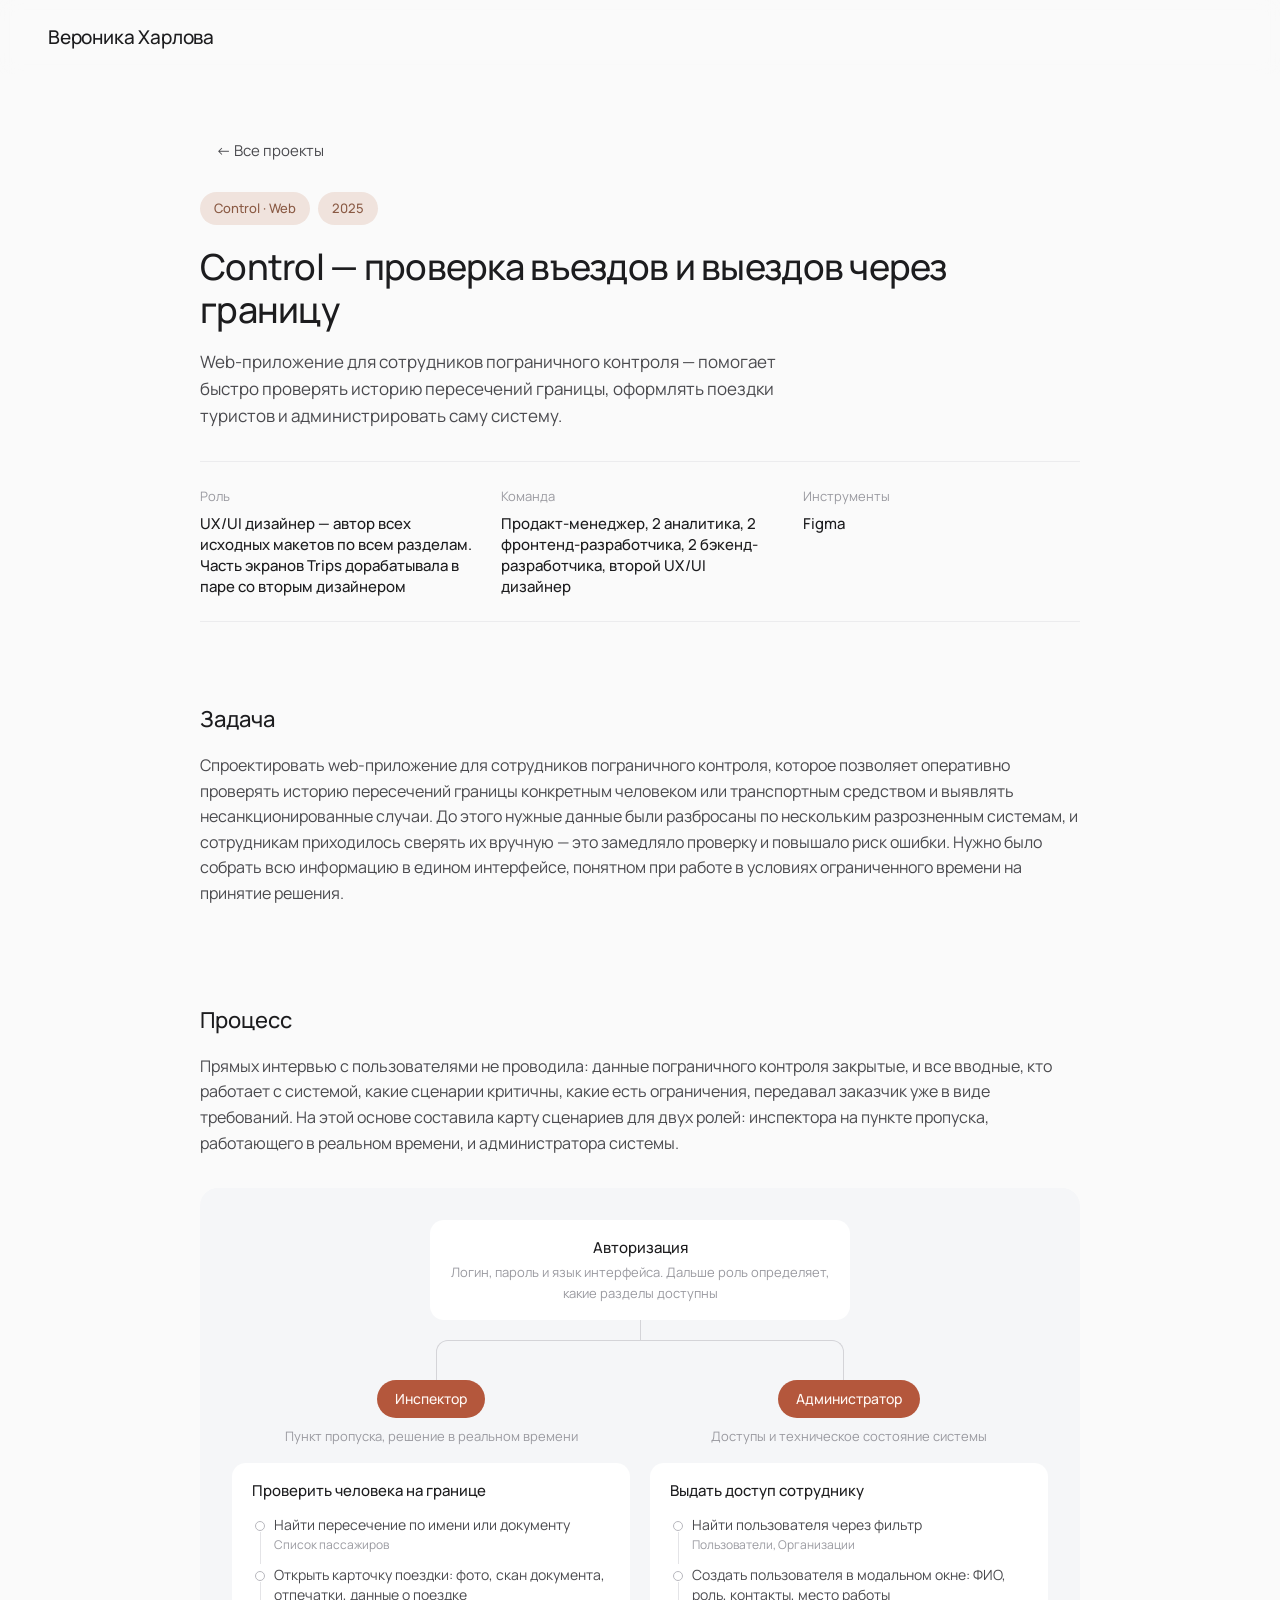
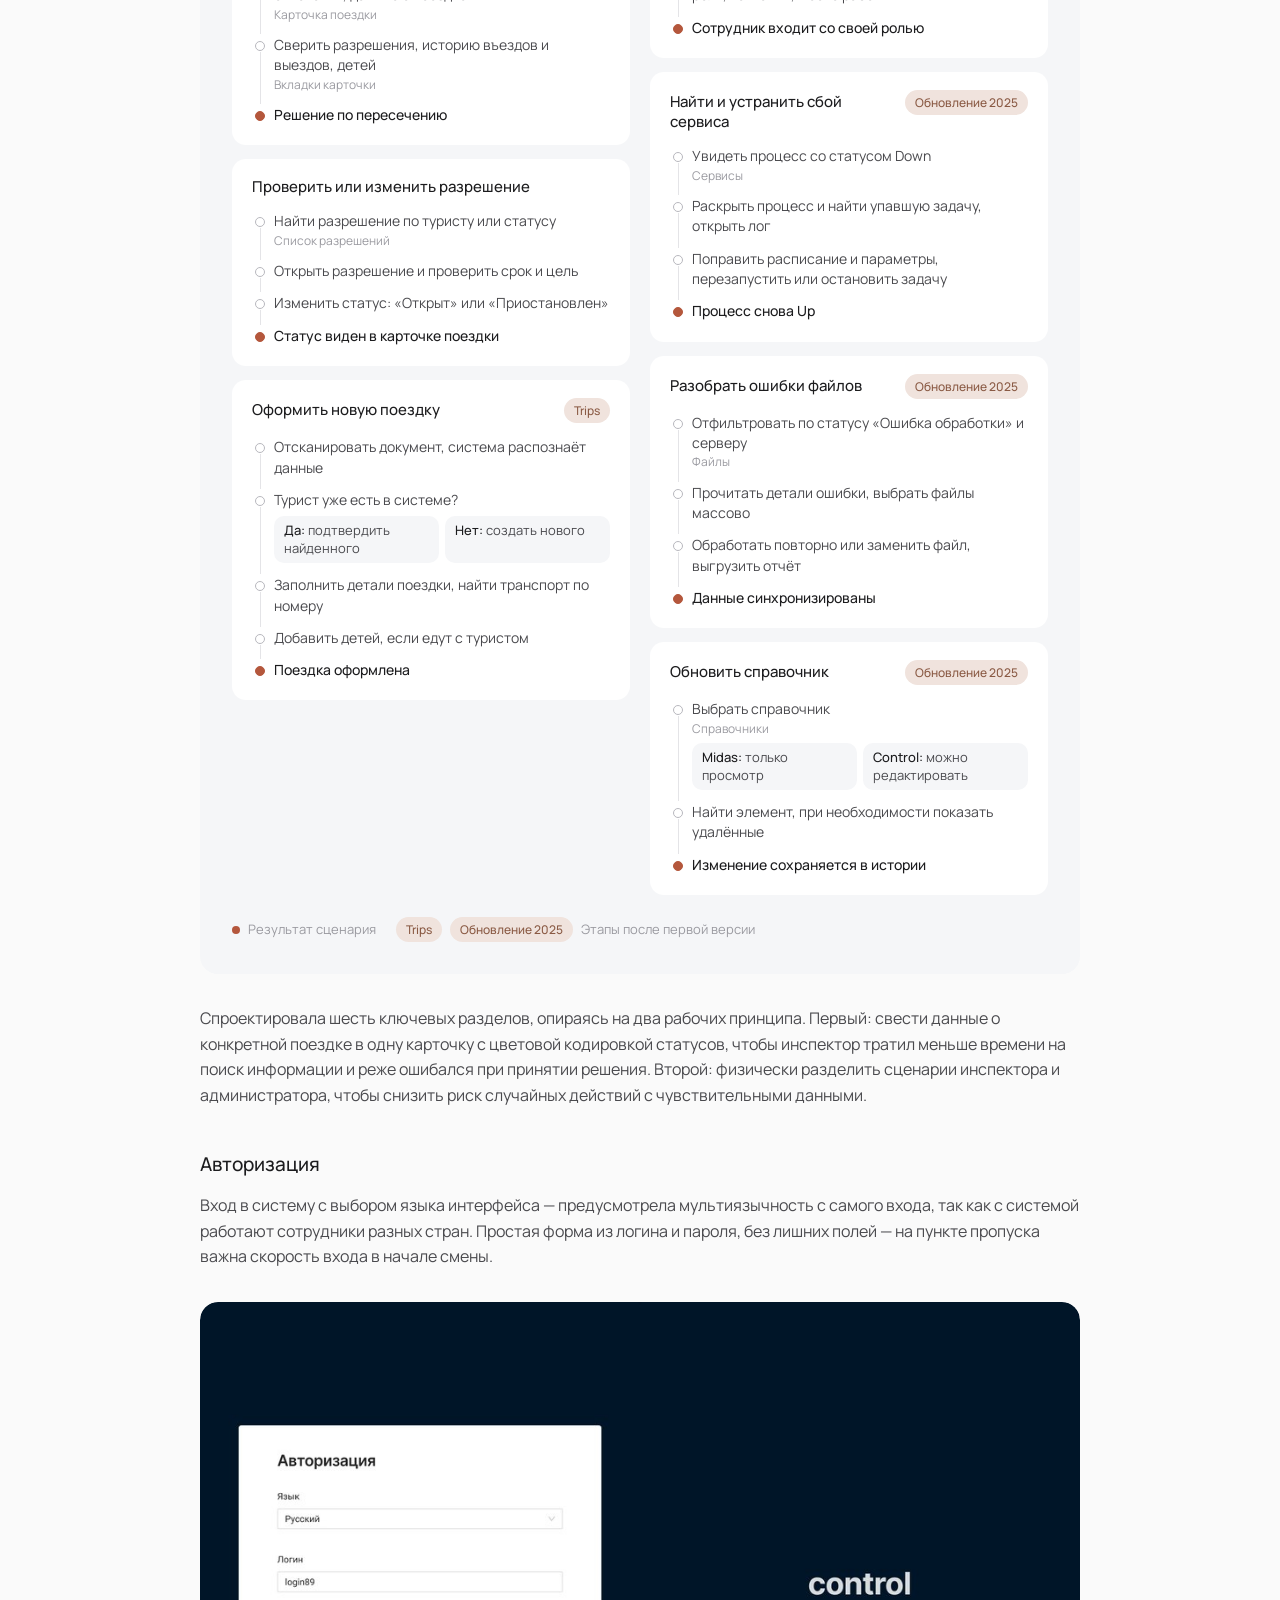
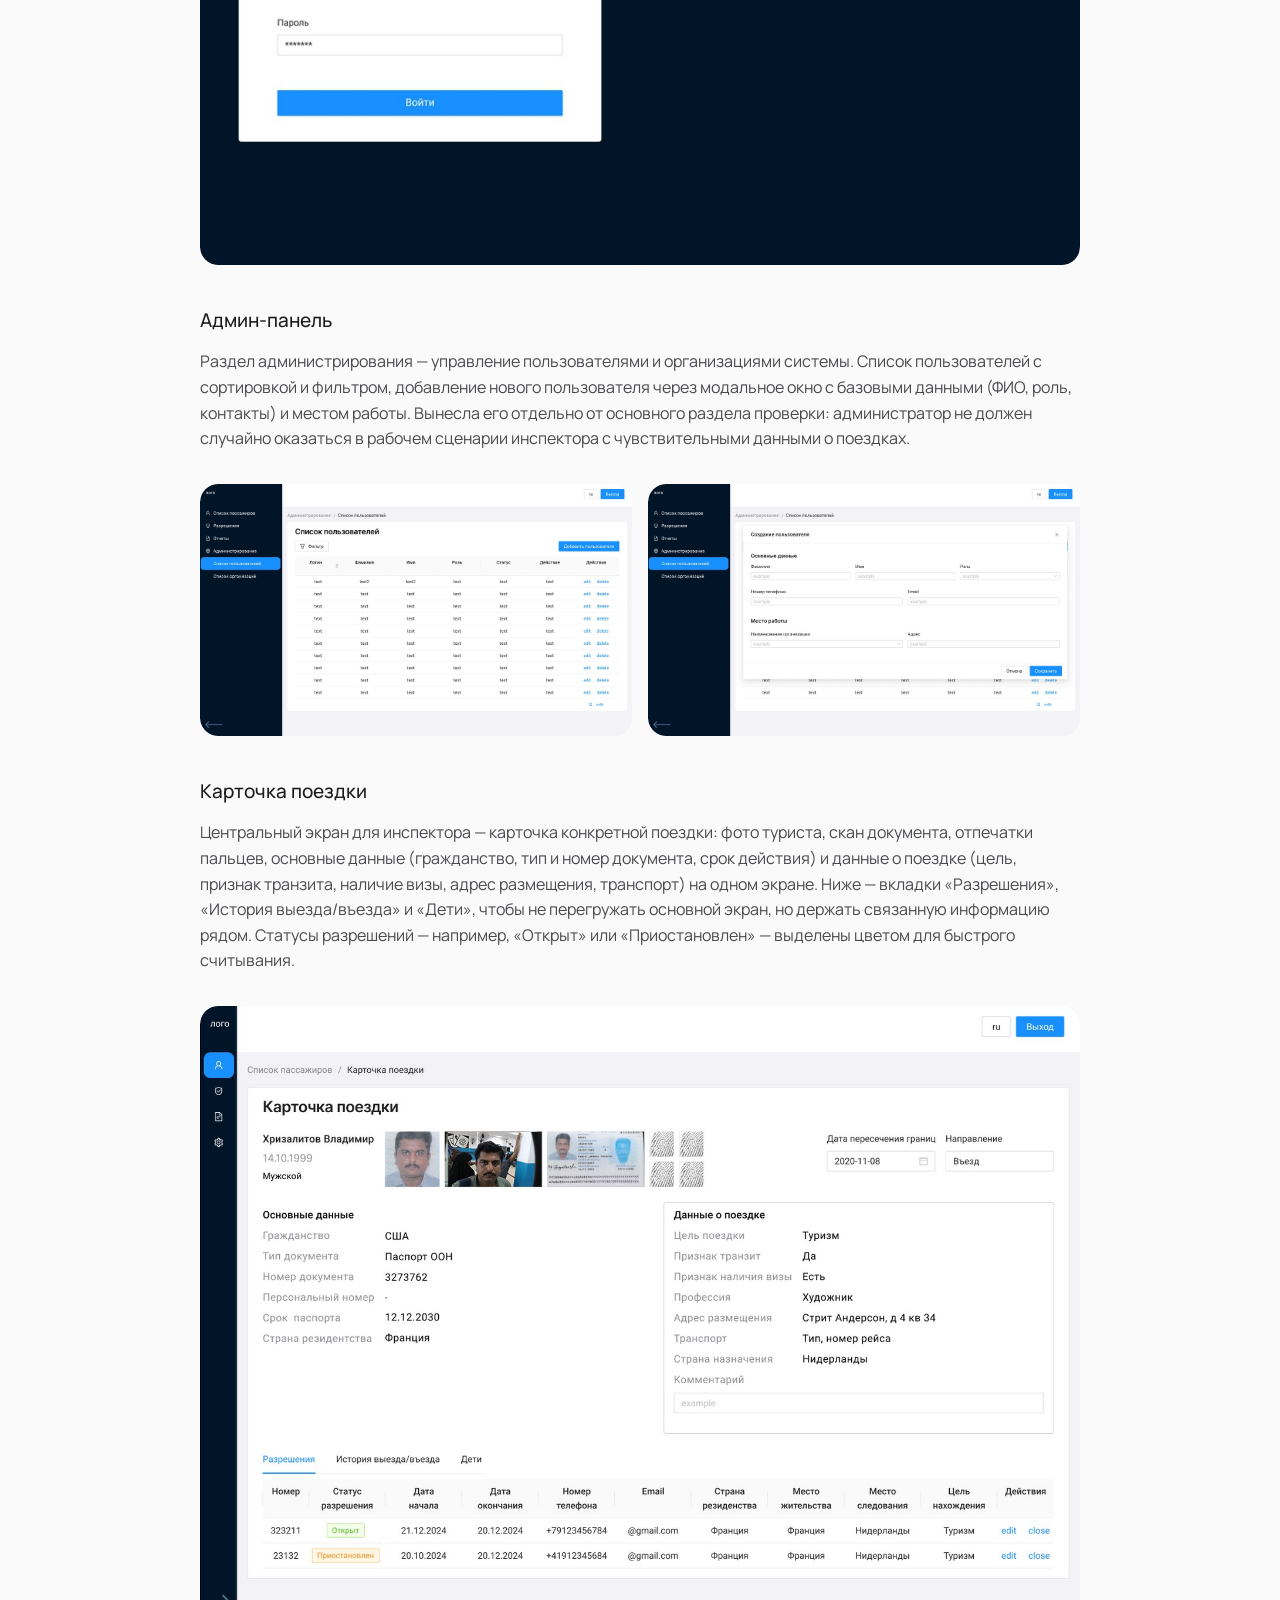
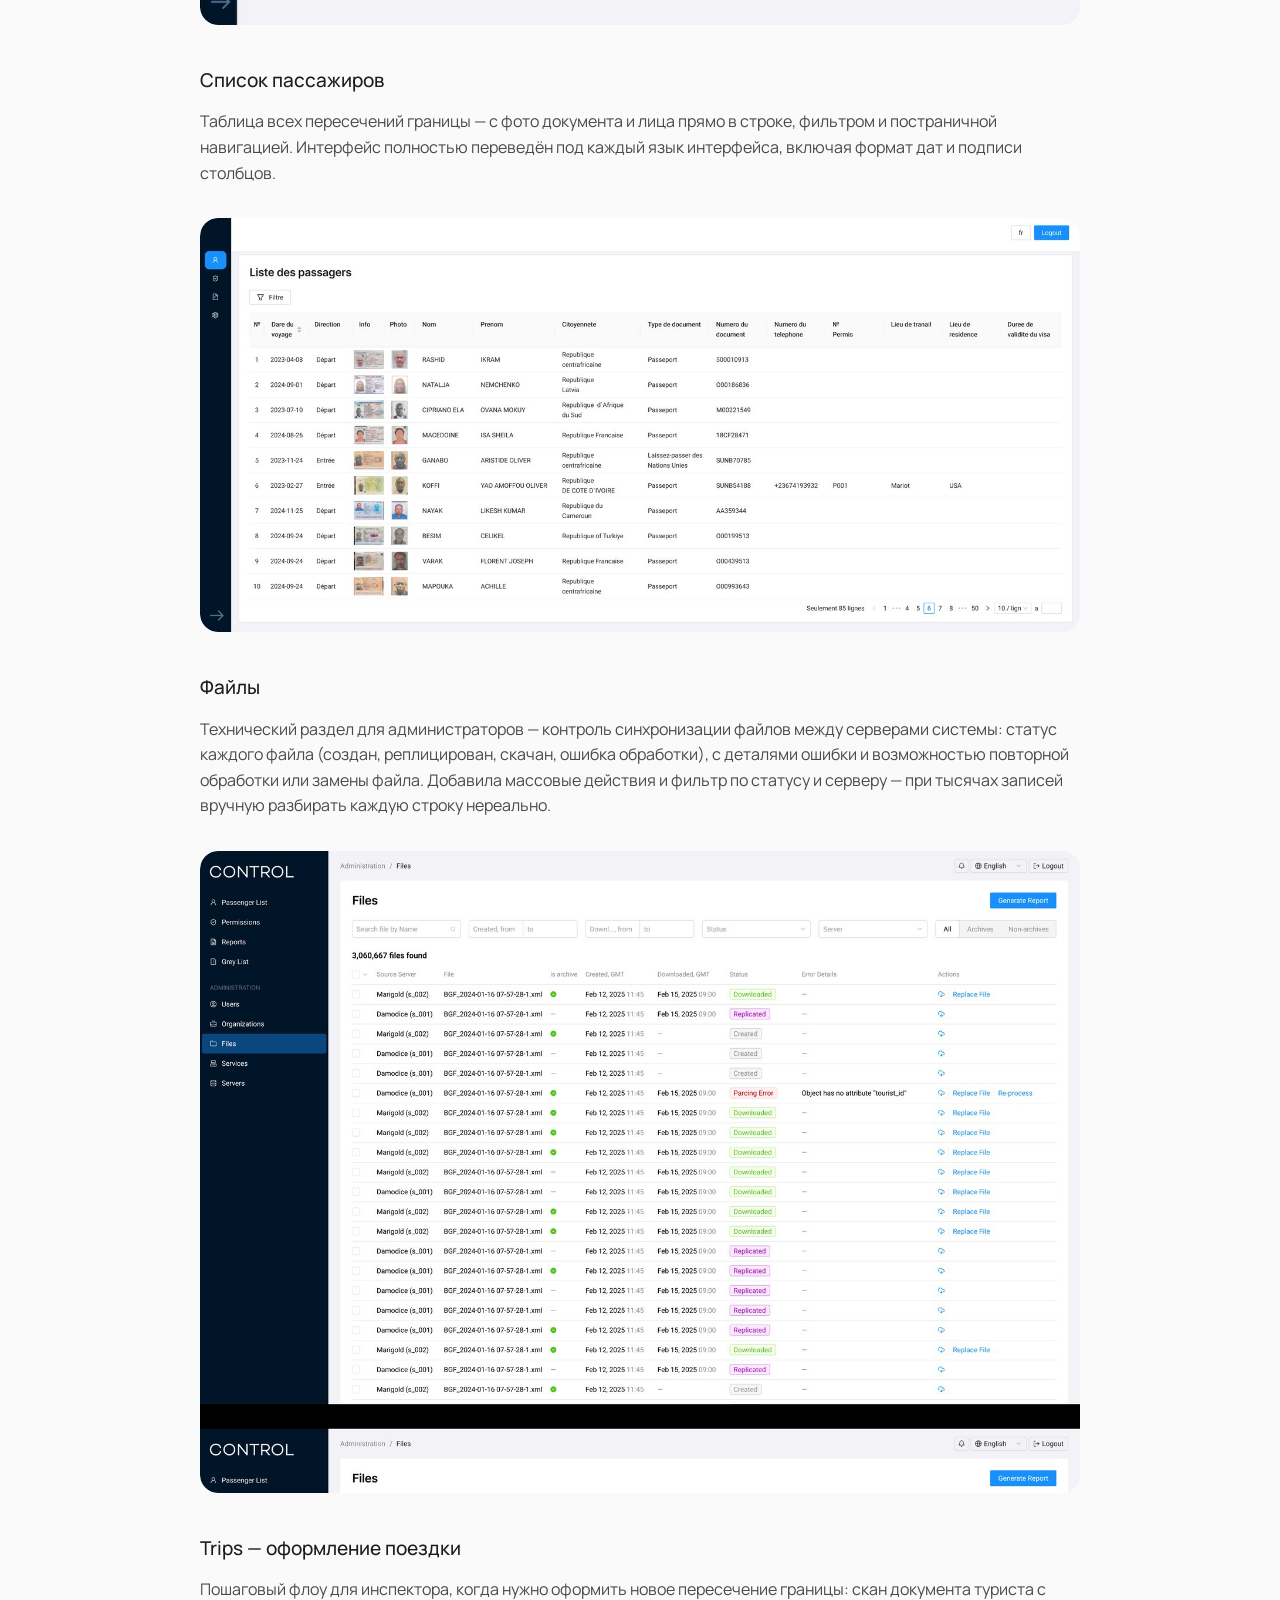
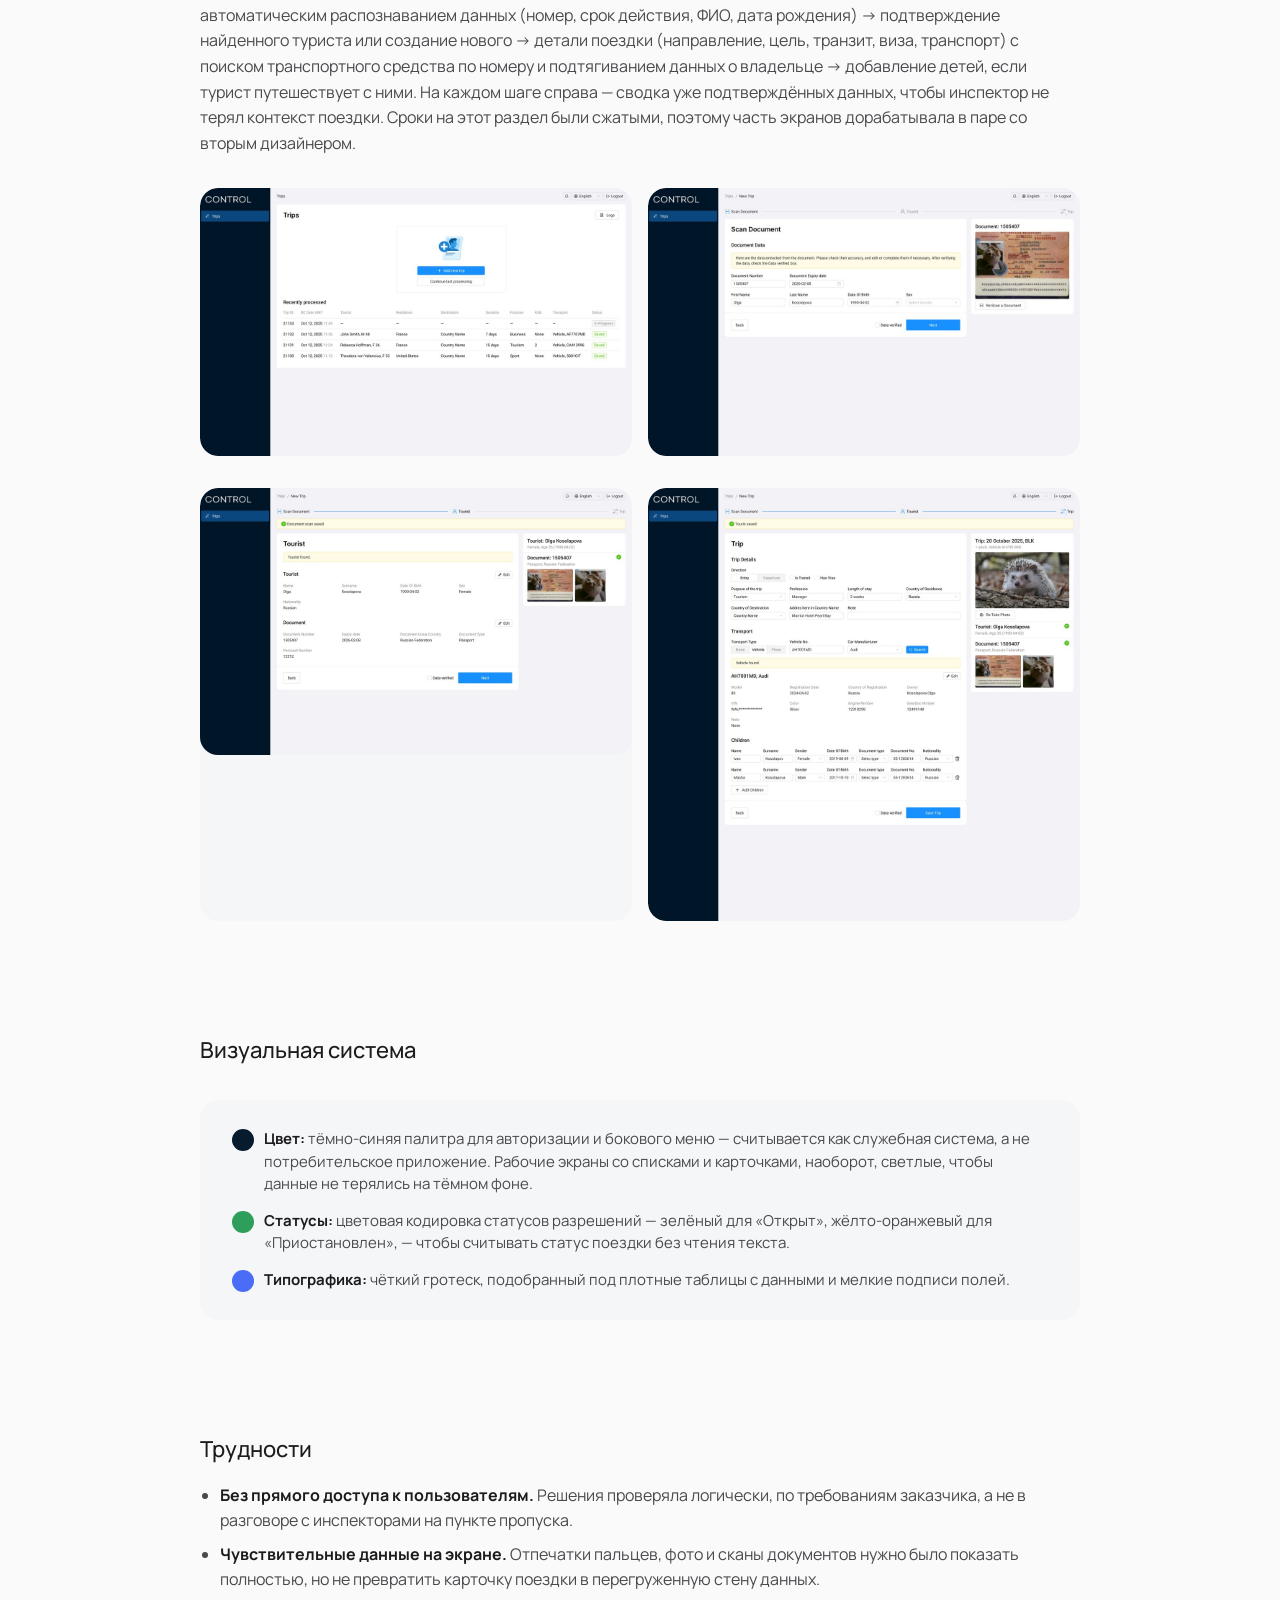
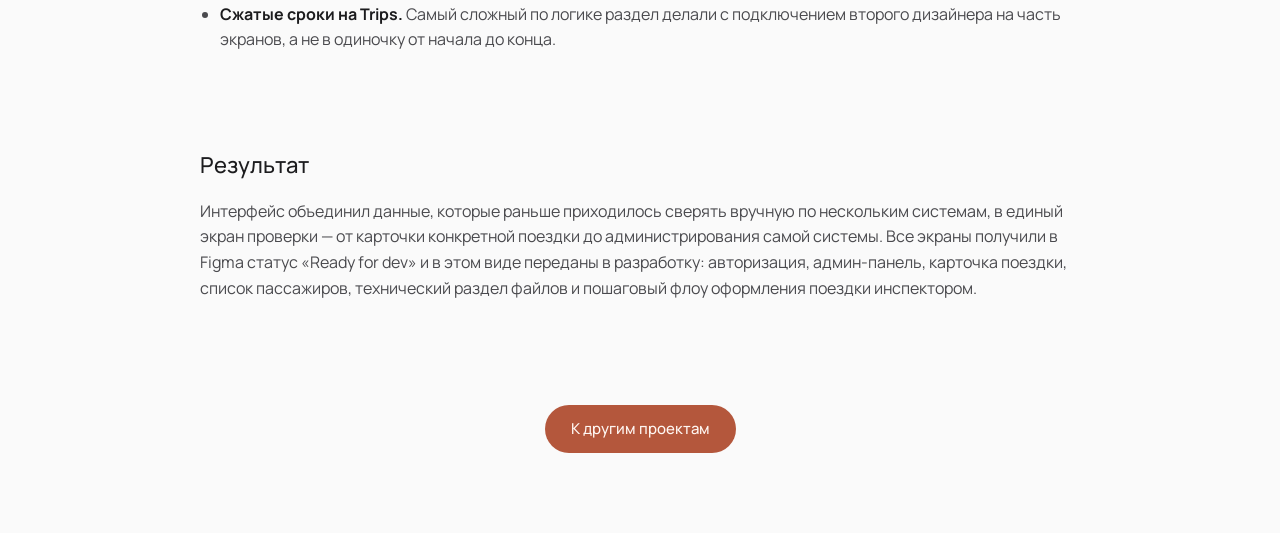
==== projects/border-control.html @ 96188be6 "Control: карта сценариев" ====
<!DOCTYPE html>
<html lang="ru">
<head>
<meta charset="UTF-8">
<meta name="viewport" content="width=device-width, initial-scale=1.0">
<title>Control — проверка въездов и выездов через границу — Вероника Харлова</title>
<meta name="description" content="Кейс: web-приложение Control для пограничного контроля — авторизация, админ-панель, карточка поездки, список пассажиров, файлы и оформление поездки.">

<link rel="preconnect" href="https://fonts.googleapis.com">
<link rel="preconnect" href="https://fonts.gstatic.com" crossorigin>
<link href="https://fonts.googleapis.com/css2?family=Manrope:wght@400;500;600;700&display=swap" rel="stylesheet">

<style>
  :root {
    --color-bg: #FAFAFA;
    --color-bg-alt: #F5F6F8;
    --color-text: #1C1C1E;
    --color-text-muted: #4A4A4E;
    --color-text-faint: #9A9AA0;
    --color-accent: #B4573C;
    --color-accent-bg: #F0E3DD;
    --color-accent-text: #8A5A44;
    --color-on-accent: #FFF7F3;
    --radius-pill: 999px;
    --radius-card: 18px;
    --max-width: 920px;
  }

  * { box-sizing: border-box; }

  html, body {
    margin: 0;
    padding: 0;
  }

  body {
    font-family: 'Manrope', -apple-system, BlinkMacSystemFont, sans-serif;
    background: var(--color-bg);
    color: var(--color-text);
    line-height: 1.6;
  }

  a { color: inherit; }
  img { max-width: 100%; display: block; border-radius: var(--radius-card); }

  .container {
    max-width: var(--max-width);
    margin: 0 auto;
    padding: 0 20px;
  }

  /* HEADER */
  .site-header {
    position: sticky;
    top: 0;
    z-index: 50;
    display: flex;
    align-items: center;
    justify-content: space-between;
    padding: 22px 48px;
    background: rgba(250, 250, 250, 0.85);
    backdrop-filter: blur(10px);
  }

  .site-header__name {
    font-size: 19px;
    font-weight: 500;
    letter-spacing: -0.01em;
    text-decoration: none;
  }

  .back-link {
    text-decoration: none;
    color: var(--color-text-muted);
    font-size: 15px;
    padding: 9px 16px;
    border-radius: var(--radius-pill);
    transition: background 0.15s ease;
  }

  .back-link:hover { background: #F0F0F1; }

  .case-hero__back {
    display: inline-block;
    margin-bottom: 20px;
  }

  /* CASE HERO */
  .case-hero {
    padding: 56px 0 40px;
  }

  .case-hero__meta {
    display: flex;
    gap: 8px;
    flex-wrap: wrap;
    margin-bottom: 20px;
  }

  .tag {
    display: inline-block;
    background: var(--color-accent-bg);
    color: var(--color-accent-text);
    font-size: 13px;
    font-weight: 500;
    padding: 6px 14px;
    border-radius: var(--radius-pill);
  }

  .case-hero__title {
    font-size: 36px;
    font-weight: 500;
    line-height: 1.2;
    margin: 0 0 16px;
    letter-spacing: -0.02em;
  }

  .case-hero__summary {
    font-size: 17px;
    color: var(--color-text-muted);
    margin: 0 0 32px;
    max-width: 620px;
  }

  /* PROJECT META GRID */
  .project-meta {
    display: grid;
    grid-template-columns: repeat(3, 1fr);
    gap: 24px;
    padding: 24px 0;
    border-top: 1px solid #ECECEE;
    border-bottom: 1px solid #ECECEE;
  }

  .project-meta__item-label {
    font-size: 13px;
    color: var(--color-text-faint);
    margin-bottom: 6px;
  }

  .project-meta__item-value {
    font-size: 15px;
    font-weight: 500;
    line-height: 1.4;
  }

  /* SCENARIO MAP */
  .smap {
    background: var(--color-bg-alt);
    border-radius: var(--radius-card);
    padding: 32px;
    margin: 32px 0;
  }

  .smap__entry {
    background: #FFFFFF;
    border-radius: 14px;
    padding: 16px 20px;
    max-width: 420px;
    margin: 0 auto;
    text-align: center;
  }

  .smap__entry-title {
    font-size: 15px;
    font-weight: 500;
  }

  .smap__entry-desc {
    font-size: 13px;
    color: var(--color-text-faint);
    margin-top: 2px;
  }

  .smap__split {
    position: relative;
    height: 40px;
    margin: 0 25%;
    border-left: 1.5px solid #D4D4D8;
    border-right: 1.5px solid #D4D4D8;
    border-top: 1.5px solid #D4D4D8;
    border-radius: 12px 12px 0 0;
    margin-top: 20px;
  }

  .smap__split::before {
    content: "";
    position: absolute;
    left: 50%;
    top: -21px;
    height: 20px;
    border-left: 1.5px solid #D4D4D8;
  }

  .smap__roles {
    display: grid;
    grid-template-columns: repeat(2, 1fr);
    gap: 20px;
  }

  .smap__role-head {
    text-align: center;
    margin-bottom: 16px;
  }

  .smap__role-name {
    display: inline-block;
    background: var(--color-accent);
    color: var(--color-on-accent);
    font-size: 14px;
    font-weight: 500;
    padding: 8px 18px;
    border-radius: var(--radius-pill);
  }

  .smap__role-desc {
    font-size: 13px;
    color: var(--color-text-faint);
    margin-top: 8px;
  }

  .smap__scenarios {
    display: flex;
    flex-direction: column;
    gap: 14px;
  }

  .smap__card {
    background: #FFFFFF;
    border-radius: 14px;
    padding: 18px 20px 20px;
  }

  .smap__card-head {
    display: flex;
    align-items: baseline;
    justify-content: space-between;
    gap: 10px;
    margin-bottom: 14px;
  }

  .smap__card-title {
    font-size: 15px;
    font-weight: 500;
    line-height: 1.35;
  }

  .smap__badge {
    flex-shrink: 0;
    font-size: 12px;
    font-weight: 500;
    color: var(--color-accent-text);
    background: var(--color-accent-bg);
    padding: 3px 10px;
    border-radius: var(--radius-pill);
  }

  .smap__steps {
    list-style: none;
    margin: 0;
    padding: 0;
  }

  .smap__steps li {
    position: relative;
    padding: 0 0 12px 22px;
    font-size: 14px;
    line-height: 1.45;
    color: var(--color-text-muted);
  }

  .smap__steps li::before {
    content: "";
    position: absolute;
    left: 3px;
    top: 6px;
    width: 8px;
    height: 8px;
    border-radius: 50%;
    background: #FFFFFF;
    border: 1.5px solid #B8B8BE;
  }

  .smap__steps li::after {
    content: "";
    position: absolute;
    left: 7.5px;
    top: 17px;
    bottom: 1px;
    border-left: 1.5px solid #E4E4E7;
  }

  .smap__steps li:last-child {
    padding-bottom: 0;
  }

  .smap__steps li:last-child::after {
    display: none;
  }

  .smap__steps li.is-result {
    color: var(--color-text);
    font-weight: 500;
  }

  .smap__steps li.is-result::before {
    background: var(--color-accent);
    border-color: var(--color-accent);
  }

  .smap__section {
    font-size: 12px;
    color: var(--color-text-faint);
  }

  .smap__fork {
    display: grid;
    grid-template-columns: 1fr 1fr;
    gap: 6px;
    margin-top: 6px;
  }

  .smap__fork span {
    font-size: 13px;
    background: var(--color-bg-alt);
    border-radius: 10px;
    padding: 6px 10px;
    line-height: 1.35;
  }

  .smap__fork b {
    font-weight: 500;
    color: var(--color-text);
  }

  .smap__legend {
    display: flex;
    flex-wrap: wrap;
    gap: 8px 20px;
    margin-top: 22px;
    font-size: 13px;
    color: var(--color-text-faint);
  }

  .smap__legend-item {
    display: inline-flex;
    align-items: center;
    gap: 8px;
  }

  .smap__legend-dot {
    width: 8px;
    height: 8px;
    border-radius: 50%;
    background: var(--color-accent);
  }

  /* CASE SECTIONS */
  .case-section {
    padding: 40px 0;
  }

  .case-section__title {
    font-size: 22px;
    font-weight: 500;
    margin: 0 0 16px;
  }

  .case-section p {
    font-size: 16px;
    color: var(--color-text-muted);
    margin: 0 0 16px;
  }

  .case-image {
    margin: 32px 0;
    background: var(--color-bg-alt);
    border-radius: var(--radius-card);
    overflow: hidden;
  }

  .case-image img {
    border-radius: var(--radius-card);
  }

  .image-row {
    display: grid;
    grid-template-columns: repeat(2, 1fr);
    gap: 16px;
    margin: 32px 0;
  }

  .image-row .case-image {
    margin: 0;
  }

  .case-section__subtitle {
    font-size: 19px;
    font-weight: 500;
    margin: 40px 0 14px;
  }

  /* BULLET LIST */
  .case-list {
    margin: 0 0 16px;
    padding-left: 20px;
    display: flex;
    flex-direction: column;
    gap: 10px;
  }

  .case-list li {
    font-size: 16px;
    color: var(--color-text-muted);
    line-height: 1.55;
  }

  .case-list strong {
    color: var(--color-text);
  }

  /* UI KIT NOTE */
  .uikit-note {
    background: var(--color-bg-alt);
    border-radius: var(--radius-card);
    padding: 28px 32px;
    margin: 32px 0;
  }

  .uikit-note__row {
    display: flex;
    gap: 10px;
    margin-bottom: 14px;
  }

  .uikit-note__row:last-child { margin-bottom: 0; }

  .uikit-swatch {
    width: 22px;
    height: 22px;
    border-radius: 50%;
    flex-shrink: 0;
    margin-top: 1px;
  }

  .uikit-note__text {
    font-size: 15px;
    color: var(--color-text-muted);
    line-height: 1.5;
  }

  .uikit-note__text strong {
    color: var(--color-text);
  }

  /* FOOTER NAV */
  .case-footer-nav {
    padding: 48px 0 80px;
    display: flex;
    justify-content: center;
  }

  .btn {
    text-decoration: none;
    display: inline-block;
    background: var(--color-accent);
    color: var(--color-on-accent);
    font-size: 15px;
    font-weight: 500;
    padding: 12px 26px;
    border-radius: var(--radius-pill);
  }

  @media (max-width: 760px) {
    .smap { padding: 20px 16px; }
    .smap__split { display: none; }
    .smap__roles { grid-template-columns: 1fr; gap: 28px; margin-top: 24px; }
  }

  @media (max-width: 640px) {
    .site-header, .container { padding-left: 20px; padding-right: 20px; }
    .case-hero__title { font-size: 28px; }
    .project-meta { grid-template-columns: repeat(2, 1fr); row-gap: 20px; }
    .image-row { grid-template-columns: 1fr; }
  }
</style>
</head>
<body>

  <header class="site-header">
    <a href="../index.html" class="site-header__name">Вероника Харлова</a>
  </header>

  <div class="container">

    <section class="case-hero">
      <a href="../index.html#projects" class="back-link case-hero__back">← Все проекты</a>
      <div class="case-hero__meta">
        <span class="tag">Control · Web</span>
        <span class="tag">2025</span>
      </div>
      <h1 class="case-hero__title">Control — проверка въездов и выездов через границу</h1>
      <p class="case-hero__summary">
        Web-приложение для сотрудников пограничного контроля — помогает быстро проверять историю пересечений границы, оформлять поездки туристов и администрировать саму систему.
      </p>

      <div class="project-meta">
        <div>
          <div class="project-meta__item-label">Роль</div>
          <div class="project-meta__item-value">UX/UI дизайнер — автор всех исходных макетов по всем разделам. Часть экранов Trips дорабатывала в паре со вторым дизайнером</div>
        </div>
        <div>
          <div class="project-meta__item-label">Команда</div>
          <div class="project-meta__item-value">Продакт-менеджер, 2 аналитика, 2 фронтенд-разработчика, 2 бэкенд-разработчика, второй UX/UI дизайнер</div>
        </div>
        <div>
          <div class="project-meta__item-label">Инструменты</div>
          <div class="project-meta__item-value">Figma</div>
        </div>
      </div>
    </section>

    <section class="case-section">
      <h2 class="case-section__title">Задача</h2>
      <p>Спроектировать web-приложение для сотрудников пограничного контроля, которое позволяет оперативно проверять историю пересечений границы конкретным человеком или транспортным средством и выявлять несанкционированные случаи. До этого нужные данные были разбросаны по нескольким разрозненным системам, и сотрудникам приходилось сверять их вручную — это замедляло проверку и повышало риск ошибки. Нужно было собрать всю информацию в едином интерфейсе, понятном при работе в условиях ограниченного времени на принятие решения.</p>
    </section>

    <section class="case-section">
      <h2 class="case-section__title">Процесс</h2>
      <p>Прямых интервью с пользователями не проводила: данные пограничного контроля закрытые, и все вводные, кто работает с системой, какие сценарии критичны, какие есть ограничения, передавал заказчик уже в виде требований. На этой основе составила карту сценариев для двух ролей: инспектора на пункте пропуска, работающего в реальном времени, и администратора системы.</p>

      <div class="smap" role="figure" aria-label="Карта сценариев Control для двух ролей">
        <div class="smap__entry">
          <div class="smap__entry-title">Авторизация</div>
          <div class="smap__entry-desc">Логин, пароль и язык интерфейса. Дальше роль определяет, какие разделы доступны</div>
        </div>
        <div class="smap__split" aria-hidden="true"></div>

        <div class="smap__roles">
          <div>
            <div class="smap__role-head">
              <span class="smap__role-name">Инспектор</span>
              <div class="smap__role-desc">Пункт пропуска, решение в реальном времени</div>
            </div>
            <div class="smap__scenarios">

              <div class="smap__card">
                <div class="smap__card-head">
                  <div class="smap__card-title">Проверить человека на границе</div>
                </div>
                <ol class="smap__steps">
                  <li>Найти пересечение по имени или документу <div class="smap__section">Список пассажиров</div></li>
                  <li>Открыть карточку поездки: фото, скан документа, отпечатки, данные о поездке <div class="smap__section">Карточка поездки</div></li>
                  <li>Сверить разрешения, историю въездов и выездов, детей <div class="smap__section">Вкладки карточки</div></li>
                  <li class="is-result">Решение по пересечению</li>
                </ol>
              </div>

              <div class="smap__card">
                <div class="smap__card-head">
                  <div class="smap__card-title">Проверить или изменить разрешение</div>
                </div>
                <ol class="smap__steps">
                  <li>Найти разрешение по туристу или статусу <div class="smap__section">Список разрешений</div></li>
                  <li>Открыть разрешение и проверить срок и цель</li>
                  <li>Изменить статус: «Открыт» или «Приостановлен»</li>
                  <li class="is-result">Статус виден в карточке поездки</li>
                </ol>
              </div>

              <div class="smap__card">
                <div class="smap__card-head">
                  <div class="smap__card-title">Оформить новую поездку</div>
                  <span class="smap__badge">Trips</span>
                </div>
                <ol class="smap__steps">
                  <li>Отсканировать документ, система распознаёт данные</li>
                  <li>Турист уже есть в системе?
                    <div class="smap__fork">
                      <span><b>Да:</b> подтвердить найденного</span>
                      <span><b>Нет:</b> создать нового</span>
                    </div>
                  </li>
                  <li>Заполнить детали поездки, найти транспорт по номеру</li>
                  <li>Добавить детей, если едут с туристом</li>
                  <li class="is-result">Поездка оформлена</li>
                </ol>
              </div>

            </div>
          </div>

          <div>
            <div class="smap__role-head">
              <span class="smap__role-name">Администратор</span>
              <div class="smap__role-desc">Доступы и техническое состояние системы</div>
            </div>
            <div class="smap__scenarios">

              <div class="smap__card">
                <div class="smap__card-head">
                  <div class="smap__card-title">Выдать доступ сотруднику</div>
                </div>
                <ol class="smap__steps">
                  <li>Найти пользователя через фильтр <div class="smap__section">Пользователи, Организации</div></li>
                  <li>Создать пользователя в модальном окне: ФИО, роль, контакты, место работы</li>
                  <li class="is-result">Сотрудник входит со своей ролью</li>
                </ol>
              </div>

              <div class="smap__card">
                <div class="smap__card-head">
                  <div class="smap__card-title">Найти и устранить сбой сервиса</div>
                  <span class="smap__badge">Обновление 2025</span>
                </div>
                <ol class="smap__steps">
                  <li>Увидеть процесс со статусом Down <div class="smap__section">Сервисы</div></li>
                  <li>Раскрыть процесс и найти упавшую задачу, открыть лог</li>
                  <li>Поправить расписание и параметры, перезапустить или остановить задачу</li>
                  <li class="is-result">Процесс снова Up</li>
                </ol>
              </div>

              <div class="smap__card">
                <div class="smap__card-head">
                  <div class="smap__card-title">Разобрать ошибки файлов</div>
                  <span class="smap__badge">Обновление 2025</span>
                </div>
                <ol class="smap__steps">
                  <li>Отфильтровать по статусу «Ошибка обработки» и серверу <div class="smap__section">Файлы</div></li>
                  <li>Прочитать детали ошибки, выбрать файлы массово</li>
                  <li>Обработать повторно или заменить файл, выгрузить отчёт</li>
                  <li class="is-result">Данные синхронизированы</li>
                </ol>
              </div>

              <div class="smap__card">
                <div class="smap__card-head">
                  <div class="smap__card-title">Обновить справочник</div>
                  <span class="smap__badge">Обновление 2025</span>
                </div>
                <ol class="smap__steps">
                  <li>Выбрать справочник <div class="smap__section">Справочники</div>
                    <div class="smap__fork">
                      <span><b>Midas:</b> только просмотр</span>
                      <span><b>Control:</b> можно редактировать</span>
                    </div>
                  </li>
                  <li>Найти элемент, при необходимости показать удалённые</li>
                  <li class="is-result">Изменение сохраняется в истории</li>
                </ol>
              </div>

            </div>
          </div>
        </div>

        <div class="smap__legend">
          <span class="smap__legend-item"><span class="smap__legend-dot"></span>Результат сценария</span>
          <span class="smap__legend-item"><span class="smap__badge">Trips</span><span class="smap__badge">Обновление 2025</span> Этапы после первой версии</span>
        </div>
      </div>
      <p>Спроектировала шесть ключевых разделов, опираясь на два рабочих принципа. Первый: свести данные о конкретной поездке в одну карточку с цветовой кодировкой статусов, чтобы инспектор тратил меньше времени на поиск информации и реже ошибался при принятии решения. Второй: физически разделить сценарии инспектора и администратора, чтобы снизить риск случайных действий с чувствительными данными.</p>

      <h3 class="case-section__subtitle">Авторизация</h3>
      <p>Вход в систему с выбором языка интерфейса — предусмотрела мультиязычность с самого входа, так как с системой работают сотрудники разных стран. Простая форма из логина и пароля, без лишних полей — на пункте пропуска важна скорость входа в начале смены.</p>

      <div class="case-image">
        <img src="../control/web-auth.jpg" alt="Экран авторизации с выбором языка интерфейса">
      </div>

      <h3 class="case-section__subtitle">Админ-панель</h3>
      <p>Раздел администрирования — управление пользователями и организациями системы. Список пользователей с сортировкой и фильтром, добавление нового пользователя через модальное окно с базовыми данными (ФИО, роль, контакты) и местом работы. Вынесла его отдельно от основного раздела проверки: администратор не должен случайно оказаться в рабочем сценарии инспектора с чувствительными данными о поездках.</p>

      <div class="image-row">
        <div class="case-image">
          <img src="../control/web-admin-users.jpg" alt="Список пользователей в разделе администрирования">
        </div>
        <div class="case-image">
          <img src="../control/web-admin-create.jpg" alt="Модальное окно создания пользователя">
        </div>
      </div>

      <h3 class="case-section__subtitle">Карточка поездки</h3>
      <p>Центральный экран для инспектора — карточка конкретной поездки: фото туриста, скан документа, отпечатки пальцев, основные данные (гражданство, тип и номер документа, срок действия) и данные о поездке (цель, признак транзита, наличие визы, адрес размещения, транспорт) на одном экране. Ниже — вкладки «Разрешения», «История выезда/въезда» и «Дети», чтобы не перегружать основной экран, но держать связанную информацию рядом. Статусы разрешений — например, «Открыт» или «Приостановлен» — выделены цветом для быстрого считывания.</p>

      <div class="case-image">
        <img src="../control/web-card.jpg" alt="Карточка поездки с данными туриста, документа и разрешений">
      </div>

      <h3 class="case-section__subtitle">Список пассажиров</h3>
      <p>Таблица всех пересечений границы — с фото документа и лица прямо в строке, фильтром и постраничной навигацией. Интерфейс полностью переведён под каждый язык интерфейса, включая формат дат и подписи столбцов.</p>

      <div class="case-image">
        <img src="../control/web-list.jpg" alt="Список пассажиров с фото документов, на французском языке интерфейса">
      </div>

      <h3 class="case-section__subtitle">Файлы</h3>
      <p>Технический раздел для администраторов — контроль синхронизации файлов между серверами системы: статус каждого файла (создан, реплицирован, скачан, ошибка обработки), с деталями ошибки и возможностью повторной обработки или замены файла. Добавила массовые действия и фильтр по статусу и серверу — при тысячах записей вручную разбирать каждую строку нереально.</p>

      <div class="case-image">
        <img src="../control/web-files.jpg" alt="Раздел «Файлы» со статусами синхронизации между серверами">
      </div>

      <h3 class="case-section__subtitle">Trips — оформление поездки</h3>
      <p>Пошаговый флоу для инспектора, когда нужно оформить новое пересечение границы: скан документа туриста с автоматическим распознаванием данных (номер, срок действия, ФИО, дата рождения) → подтверждение найденного туриста или создание нового → детали поездки (направление, цель, транзит, виза, транспорт) с поиском транспортного средства по номеру и подтягиванием данных о владельце → добавление детей, если турист путешествует с ними. На каждом шаге справа — сводка уже подтверждённых данных, чтобы инспектор не терял контекст поездки. Сроки на этот раздел были сжатыми, поэтому часть экранов дорабатывала в паре со вторым дизайнером.</p>

      <div class="image-row">
        <div class="case-image">
          <img src="../control/web-trips-list.jpg" alt="Экран Trips со списком последних обработанных поездок">
        </div>
        <div class="case-image">
          <img src="../control/web-trips-scan.jpg" alt="Сканирование документа с автоматическим распознаванием данных">
        </div>
      </div>
      <div class="image-row">
        <div class="case-image">
          <img src="../control/web-trips-tourist.jpg" alt="Экран подтверждения найденного туриста">
        </div>
        <div class="case-image">
          <img src="../control/web-trips-vehicle.jpg" alt="Детали поездки с транспортным средством и данными детей">
        </div>
      </div>
    </section>

    <section class="case-section">
      <h2 class="case-section__title">Визуальная система</h2>
      <div class="uikit-note">
        <div class="uikit-note__row">
          <span class="uikit-swatch" style="background:#071B2E;"></span>
          <span class="uikit-note__text"><strong>Цвет:</strong> тёмно-синяя палитра для авторизации и бокового меню — считывается как служебная система, а не потребительское приложение. Рабочие экраны со списками и карточками, наоборот, светлые, чтобы данные не терялись на тёмном фоне.</span>
        </div>
        <div class="uikit-note__row">
          <span class="uikit-swatch" style="background:#2E9E5B;"></span>
          <span class="uikit-note__text"><strong>Статусы:</strong> цветовая кодировка статусов разрешений — зелёный для «Открыт», жёлто-оранжевый для «Приостановлен», — чтобы считывать статус поездки без чтения текста.</span>
        </div>
        <div class="uikit-note__row">
          <span class="uikit-swatch" style="background:#4A6CF7;"></span>
          <span class="uikit-note__text"><strong>Типографика:</strong> чёткий гротеск, подобранный под плотные таблицы с данными и мелкие подписи полей.</span>
        </div>
      </div>
    </section>

    <section class="case-section">
      <h2 class="case-section__title">Трудности</h2>
      <ul class="case-list">
        <li><strong>Без прямого доступа к пользователям.</strong> Решения проверяла логически, по требованиям заказчика, а не в разговоре с инспекторами на пункте пропуска.</li>
        <li><strong>Чувствительные данные на экране.</strong> Отпечатки пальцев, фото и сканы документов нужно было показать полностью, но не превратить карточку поездки в перегруженную стену данных.</li>
        <li><strong>Сжатые сроки на Trips.</strong> Самый сложный по логике раздел делали с подключением второго дизайнера на часть экранов, а не в одиночку от начала до конца.</li>
      </ul>
    </section>

    <section class="case-section">
      <h2 class="case-section__title">Результат</h2>
      <p>Интерфейс объединил данные, которые раньше приходилось сверять вручную по нескольким системам, в единый экран проверки — от карточки конкретной поездки до администрирования самой системы. Все экраны получили в Figma статус «Ready for dev» и в этом виде переданы в разработку: авторизация, админ-панель, карточка поездки, список пассажиров, технический раздел файлов и пошаговый флоу оформления поездки инспектором.</p>
    </section>

    <div class="case-footer-nav">
      <a href="../index.html#projects" class="btn">К другим проектам</a>
    </div>

  </div>

</body>
</html>
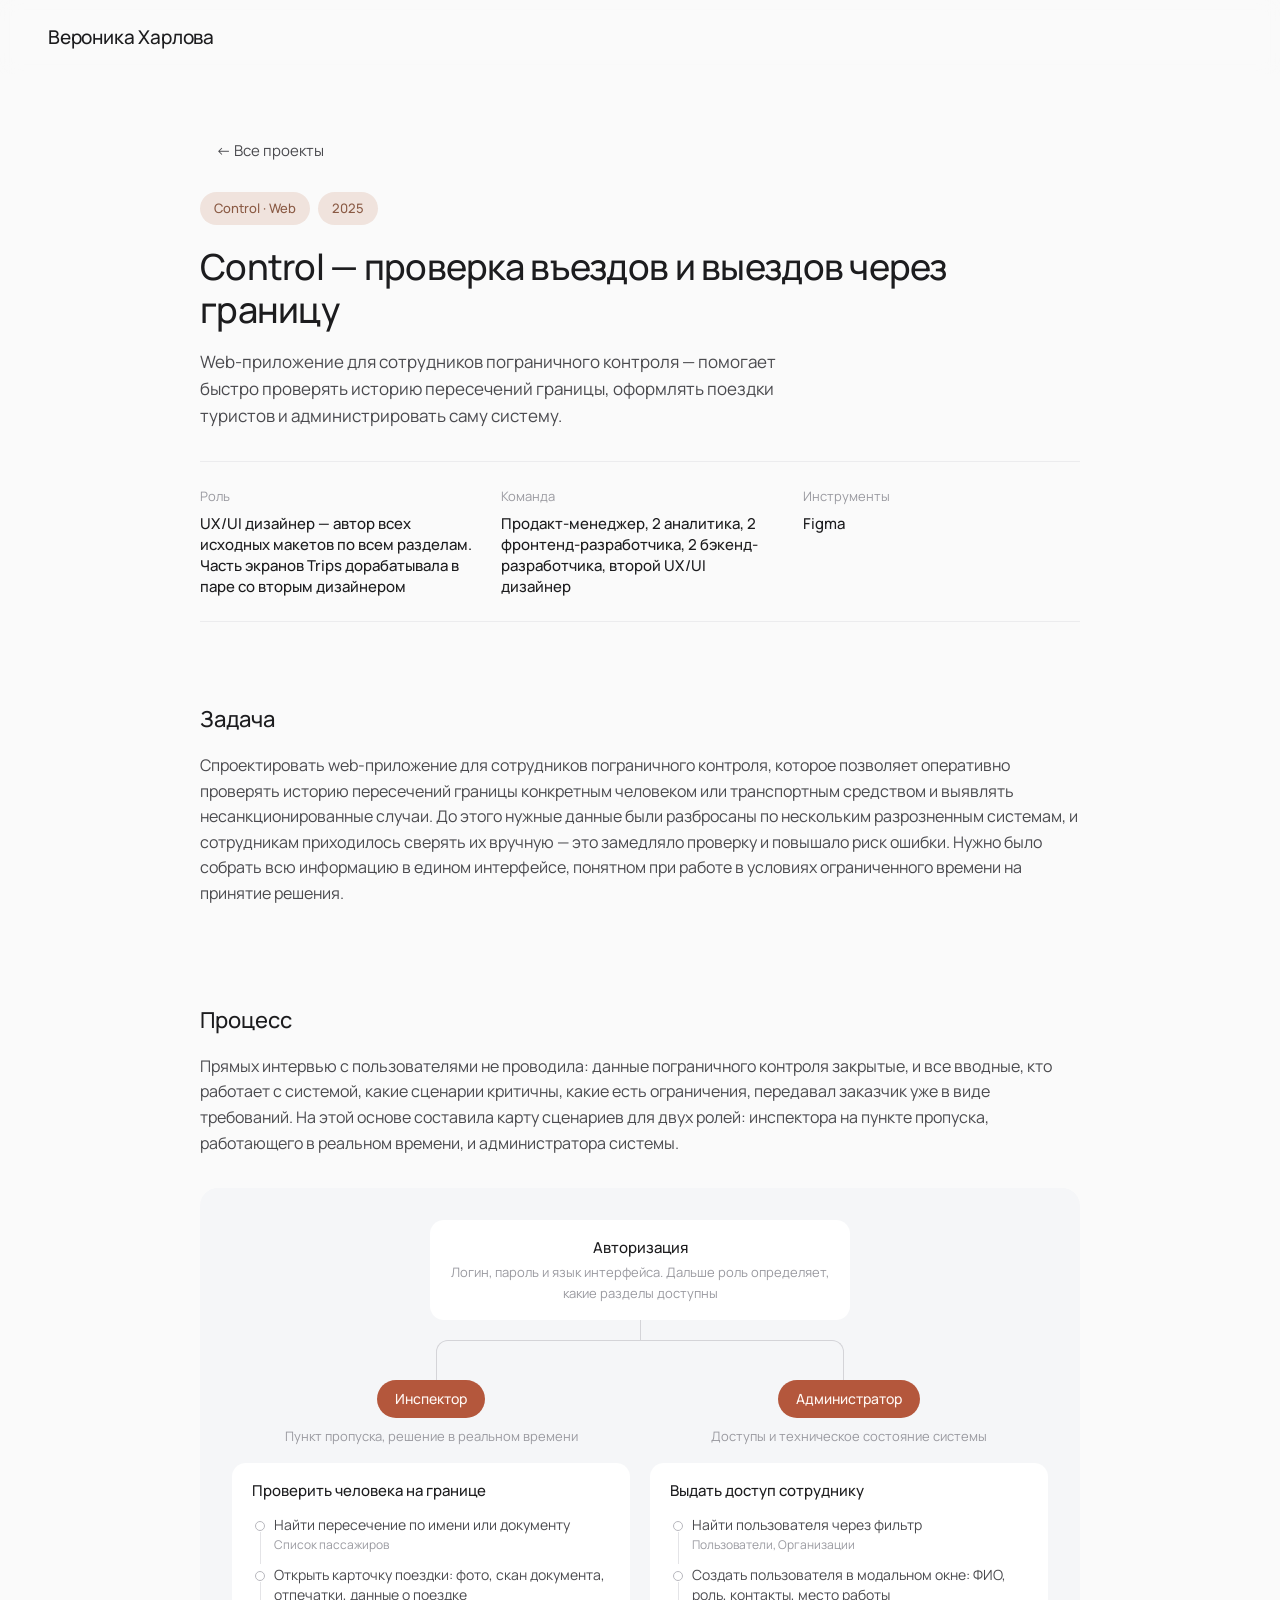
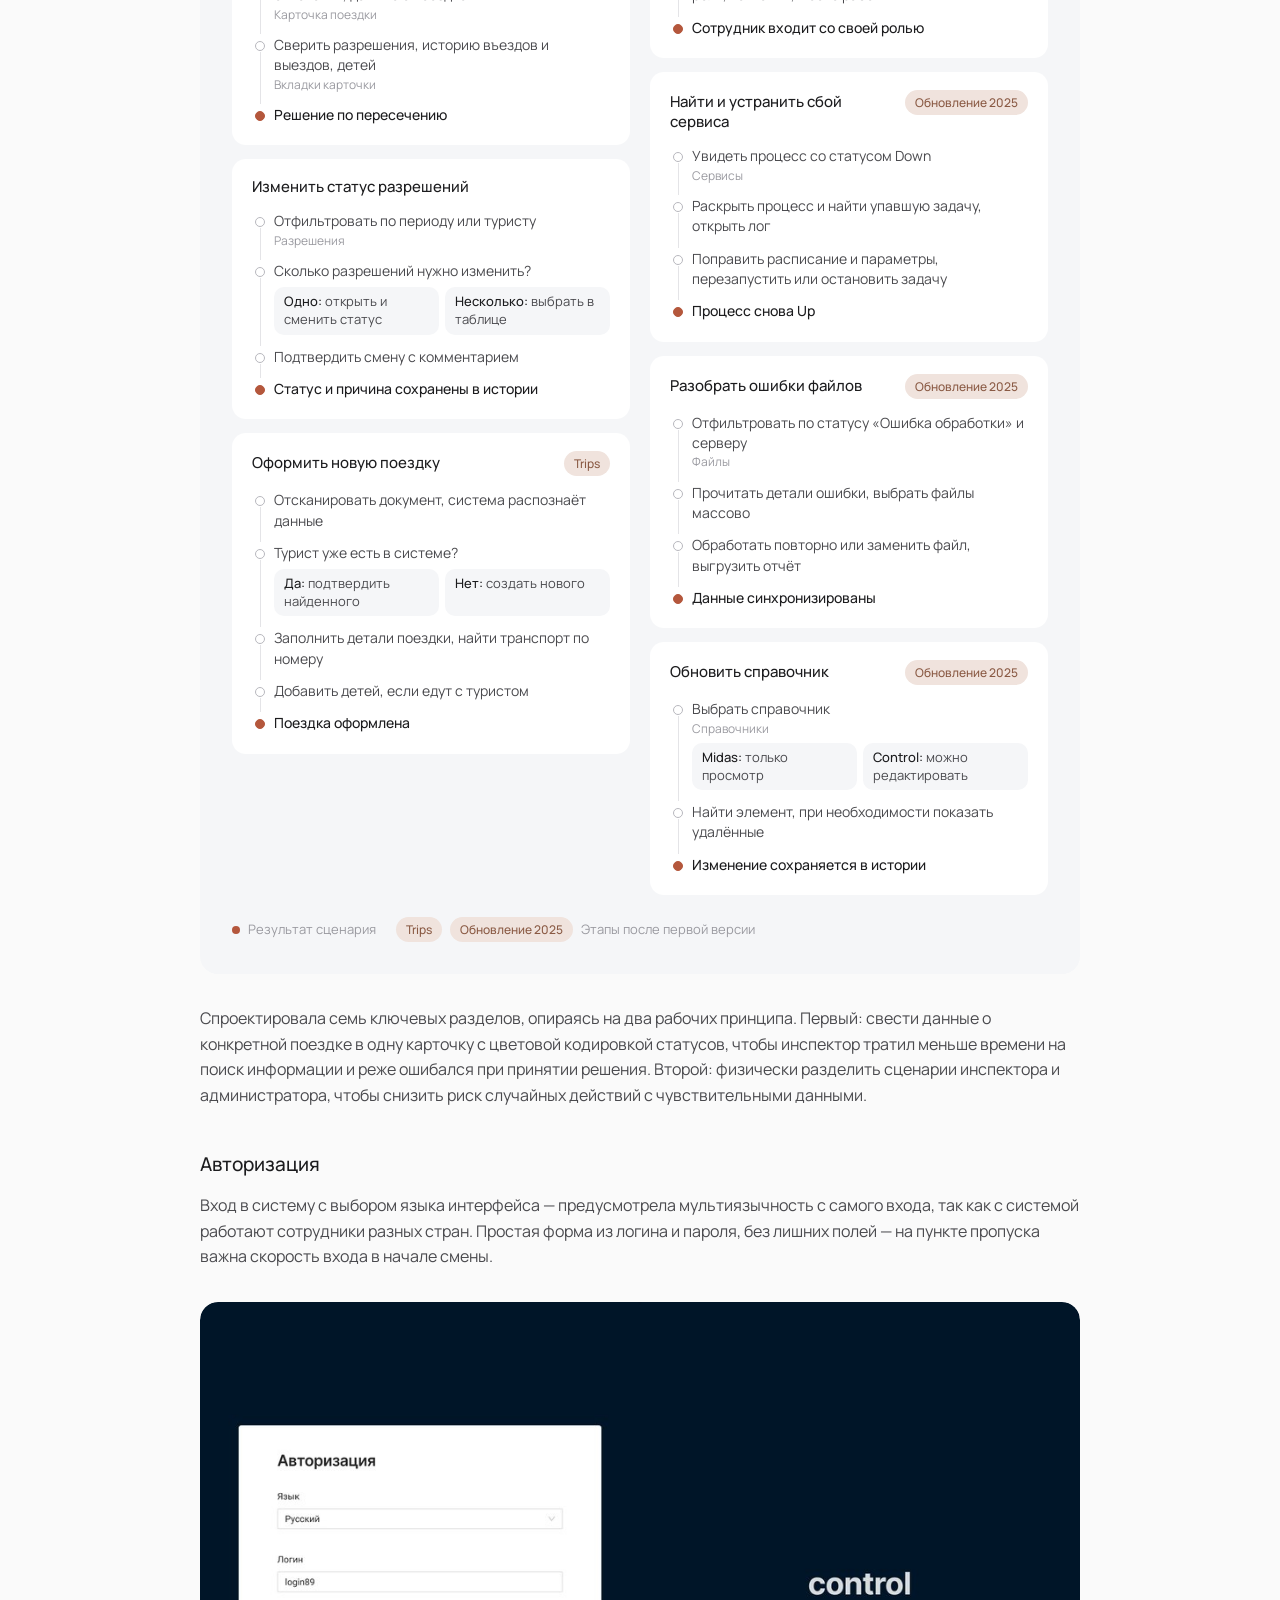
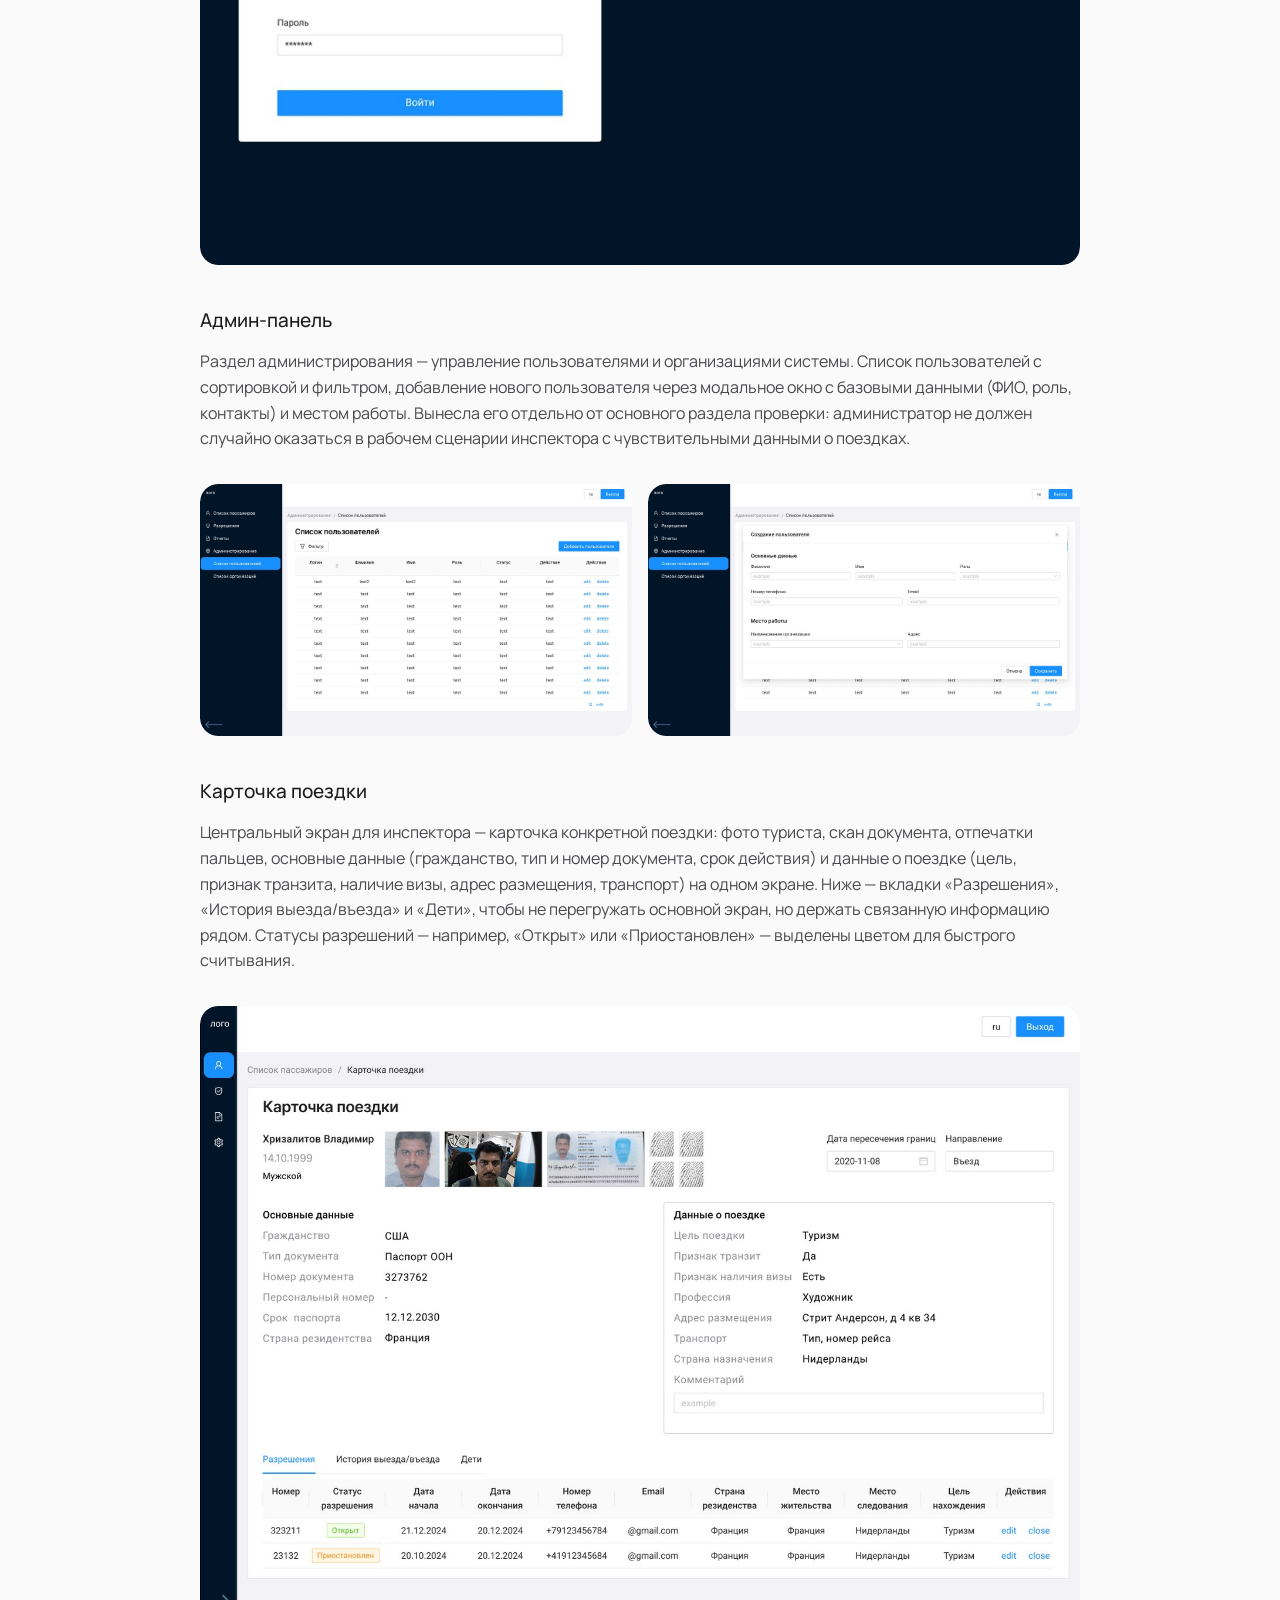
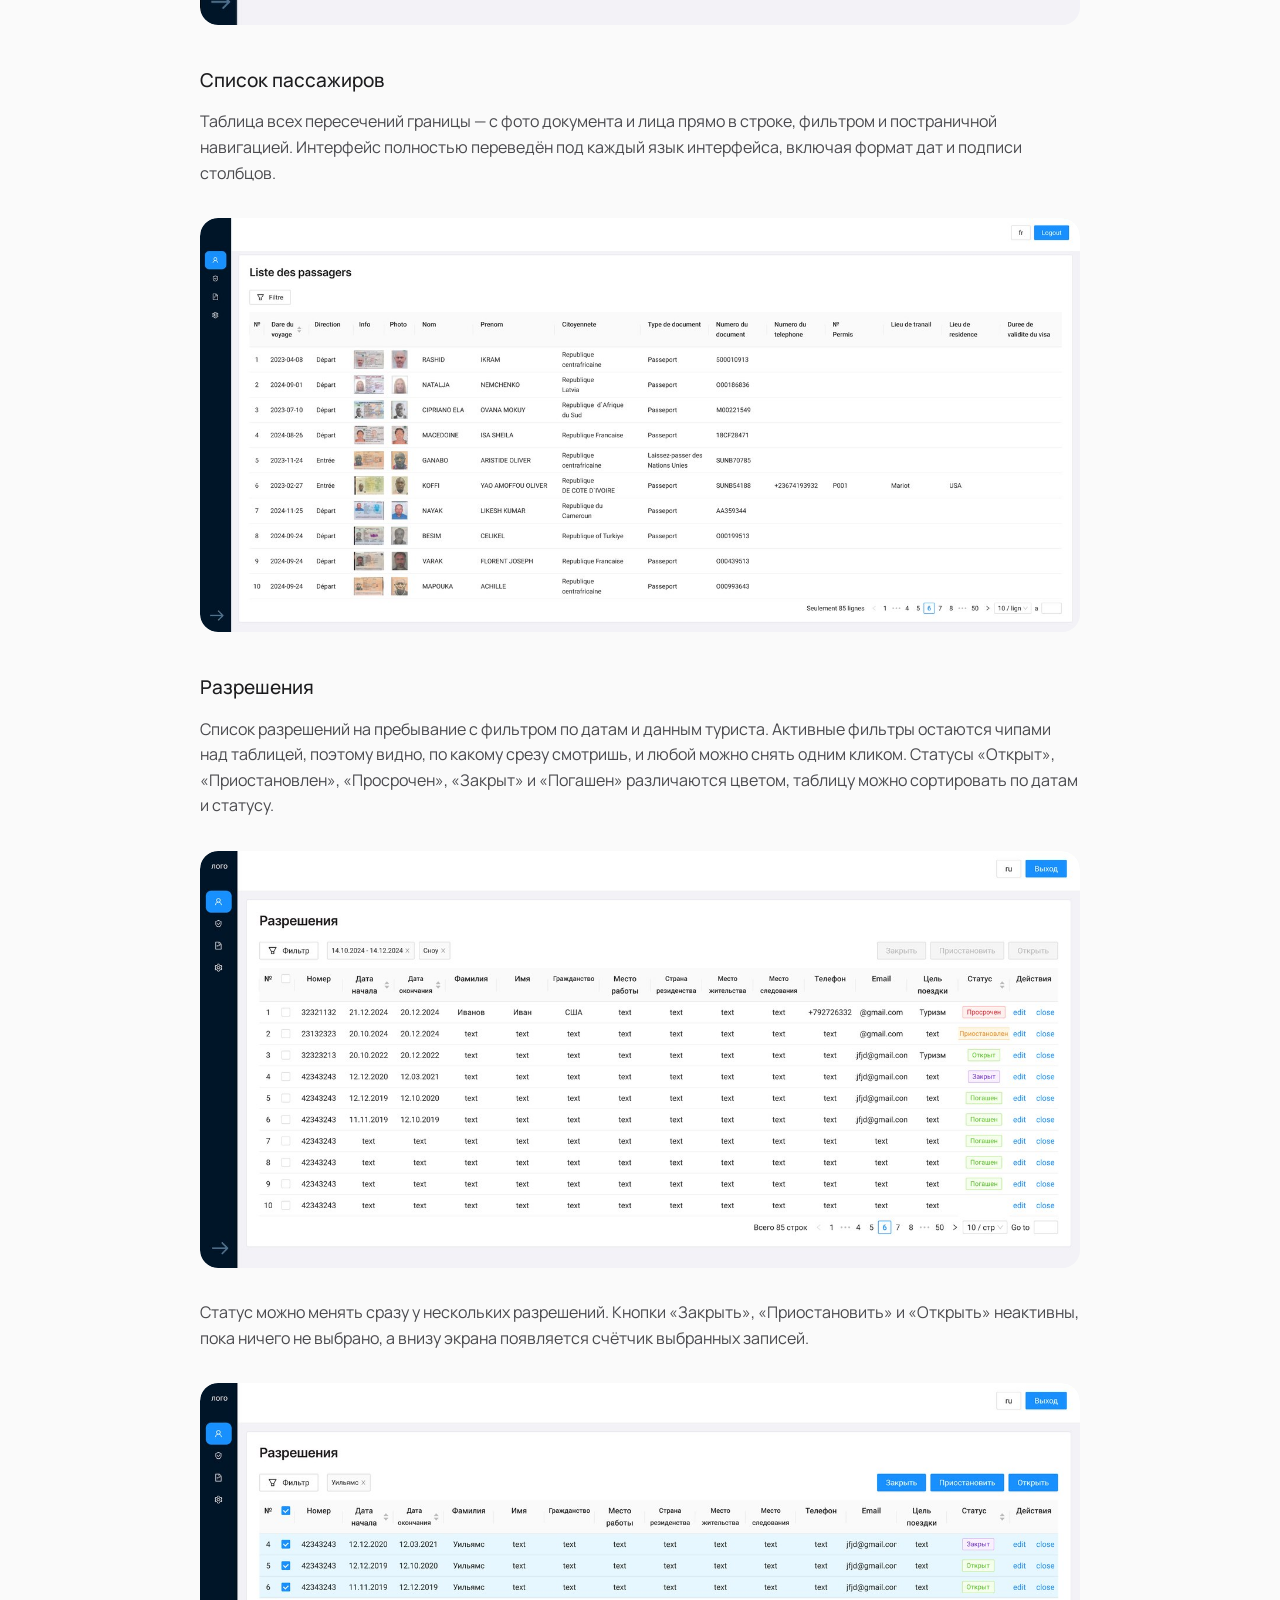
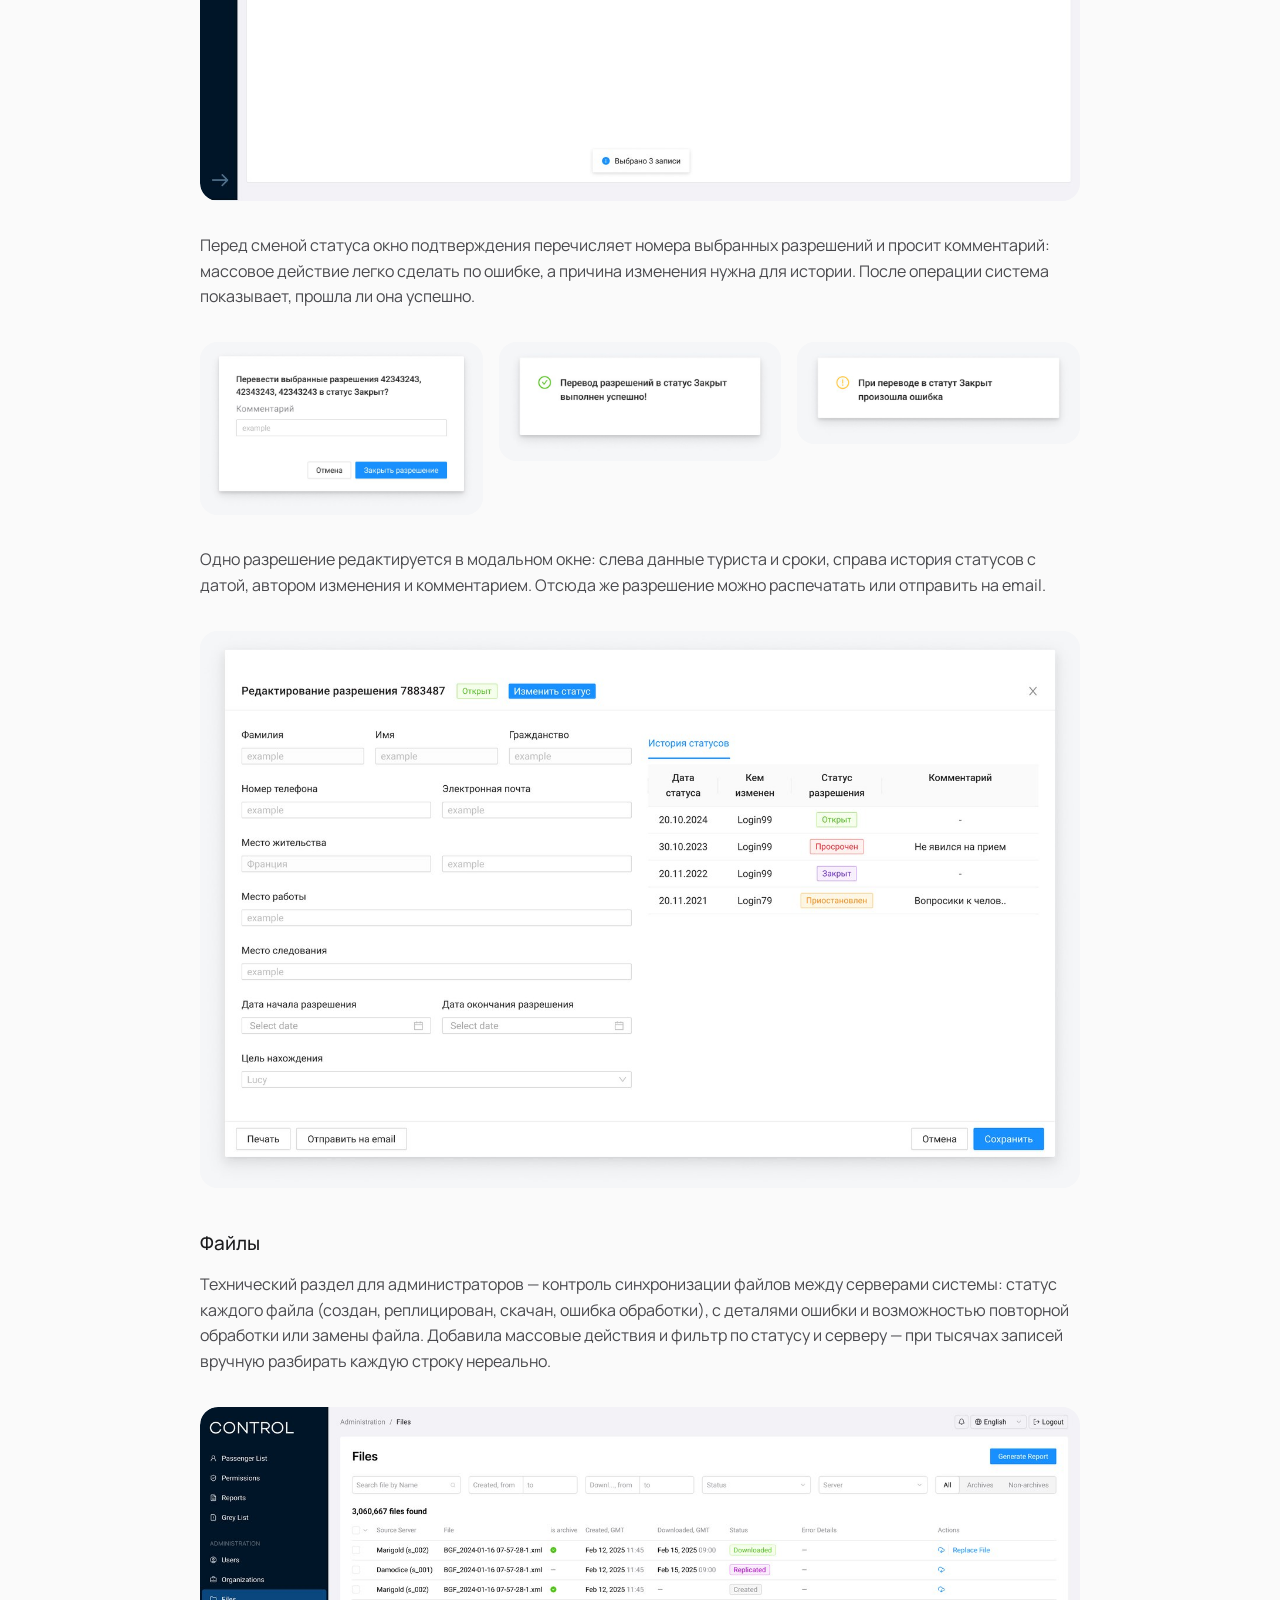
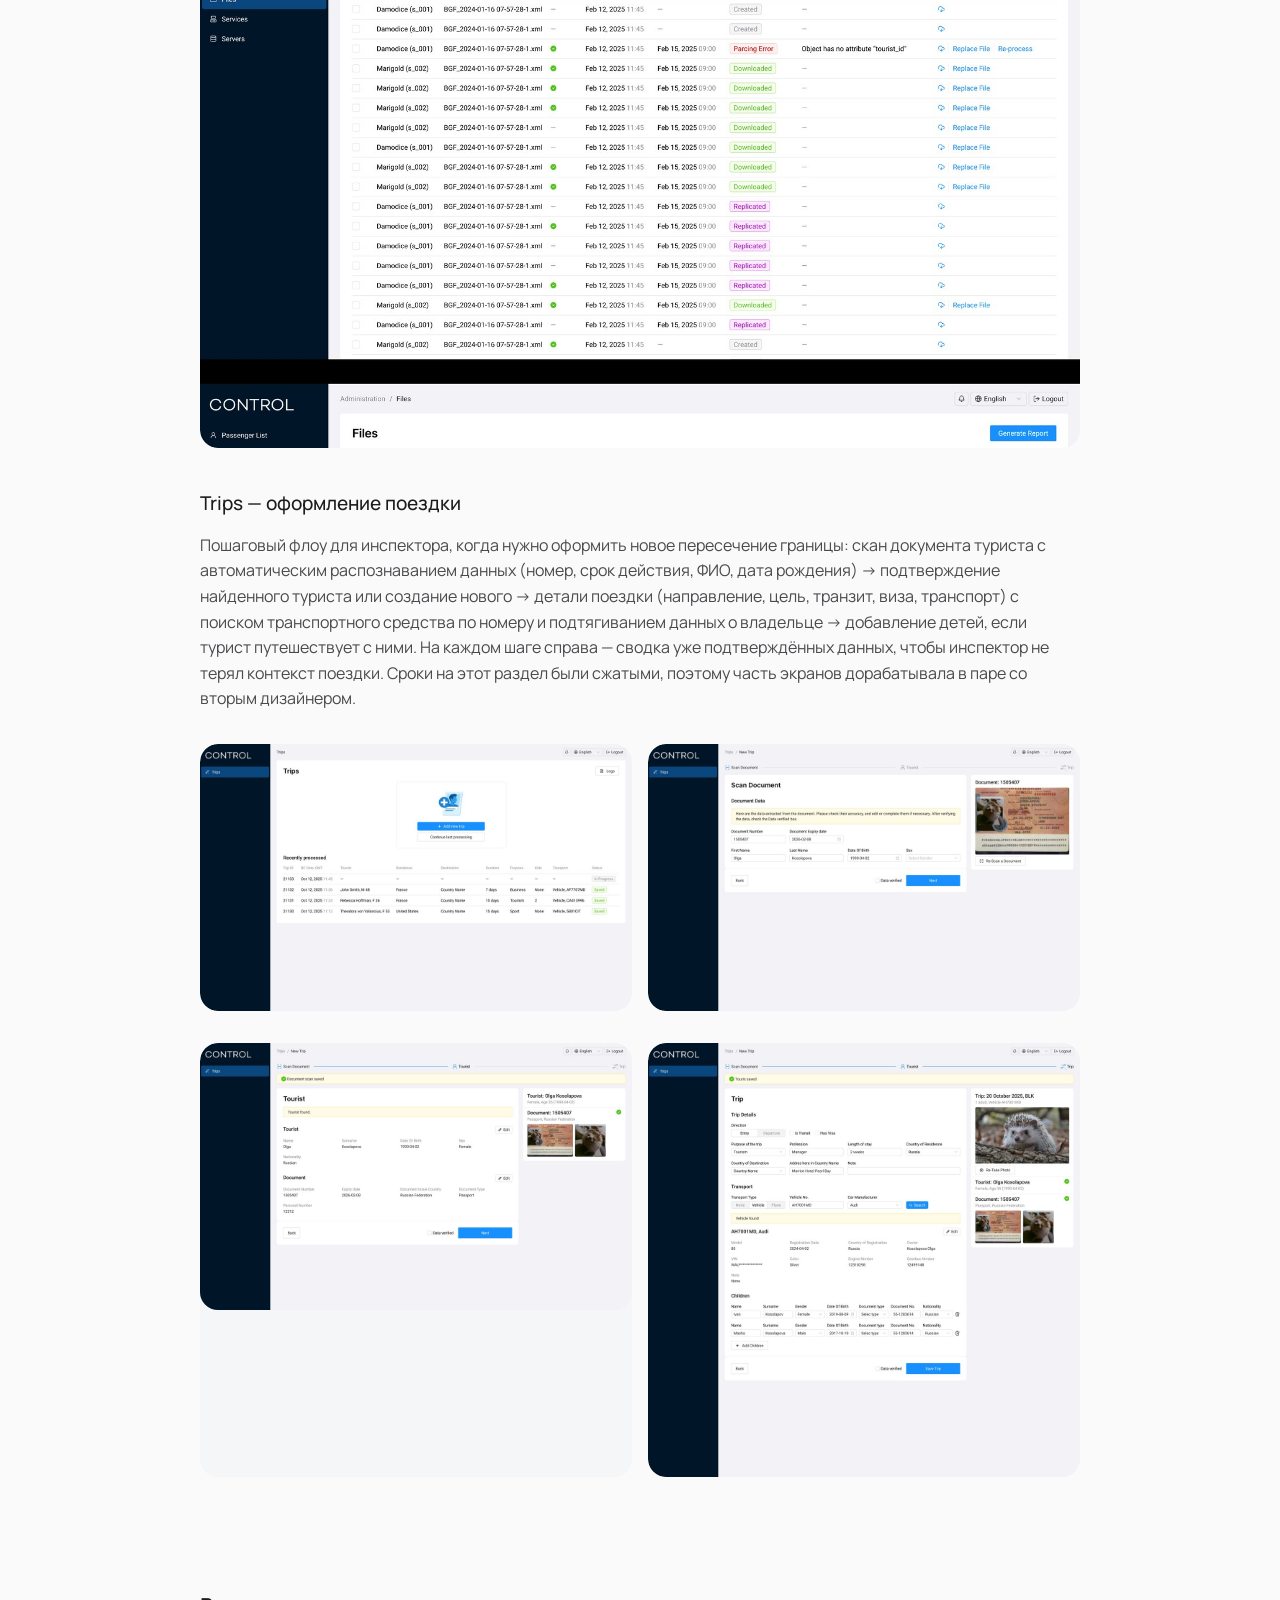
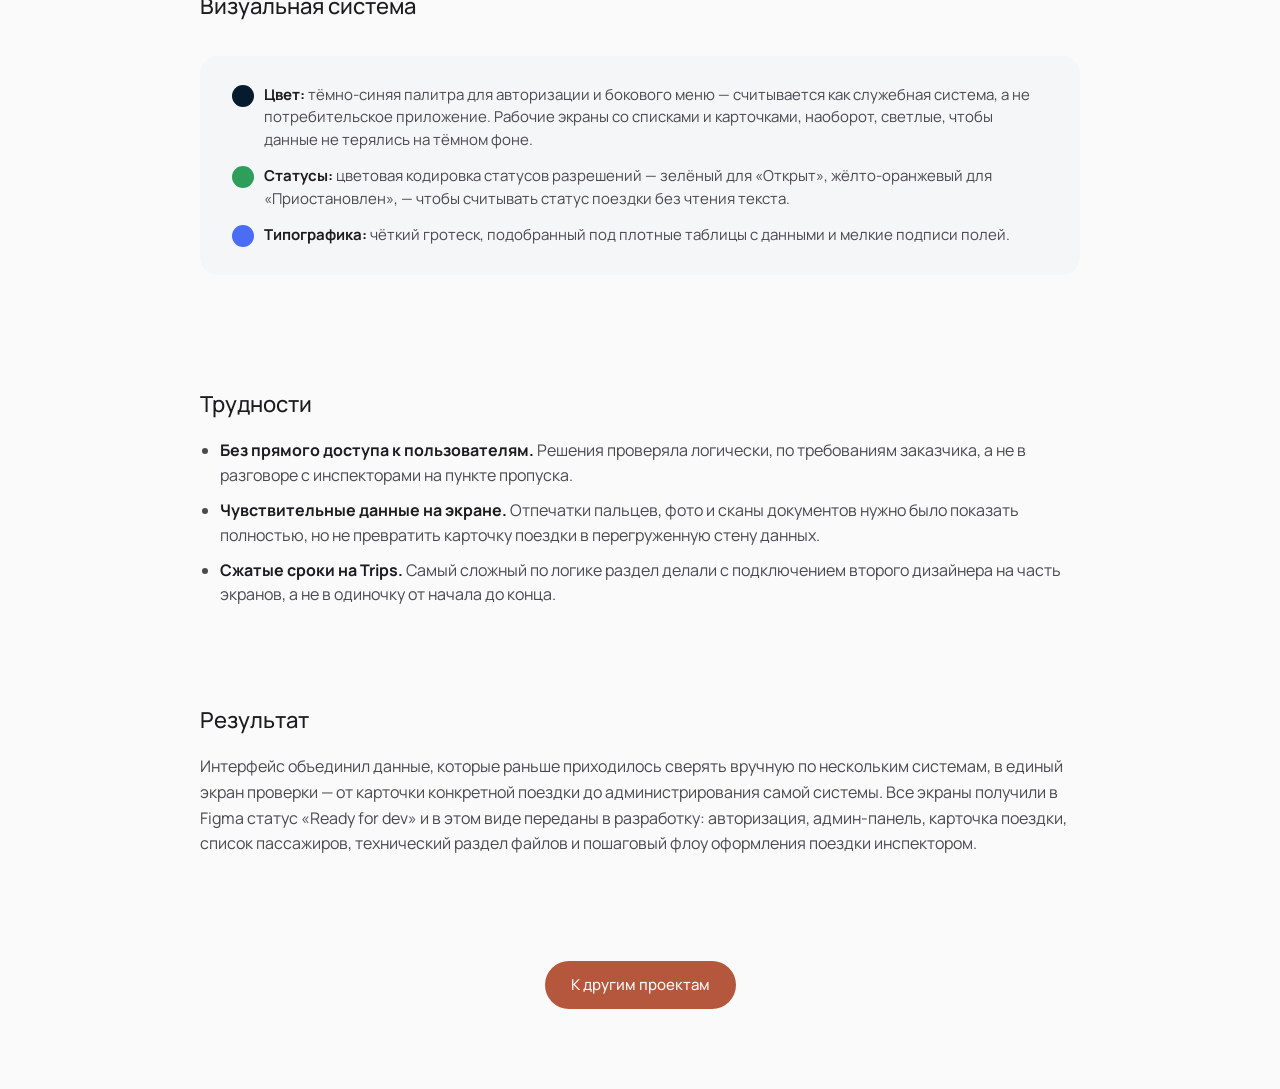
==== commit ef043625: "Control: раздел «Разрешения»" ====
--- a/projects/border-control.html
+++ b/projects/border-control.html
@@ -394,6 +394,11 @@
     margin: 0;
   }
 
+  .image-row--three {
+    grid-template-columns: repeat(3, 1fr);
+    align-items: start;
+  }
+
   .case-section__subtitle {
     font-size: 19px;
     font-weight: 500;
@@ -481,7 +486,7 @@
     .site-header, .container { padding-left: 20px; padding-right: 20px; }
     .case-hero__title { font-size: 28px; }
     .project-meta { grid-template-columns: repeat(2, 1fr); row-gap: 20px; }
-    .image-row { grid-template-columns: 1fr; }
+    .image-row, .image-row--three { grid-template-columns: 1fr; }
   }
 </style>
 </head>
@@ -558,13 +563,18 @@
 
               <div class="smap__card">
                 <div class="smap__card-head">
-                  <div class="smap__card-title">Проверить или изменить разрешение</div>
+                  <div class="smap__card-title">Изменить статус разрешений</div>
                 </div>
                 <ol class="smap__steps">
-                  <li>Найти разрешение по туристу или статусу <div class="smap__section">Список разрешений</div></li>
-                  <li>Открыть разрешение и проверить срок и цель</li>
-                  <li>Изменить статус: «Открыт» или «Приостановлен»</li>
-                  <li class="is-result">Статус виден в карточке поездки</li>
+                  <li>Отфильтровать по периоду или туристу <div class="smap__section">Разрешения</div></li>
+                  <li>Сколько разрешений нужно изменить?
+                    <div class="smap__fork">
+                      <span><b>Одно:</b> открыть и сменить статус</span>
+                      <span><b>Несколько:</b> выбрать в таблице</span>
+                    </div>
+                  </li>
+                  <li>Подтвердить смену с комментарием</li>
+                  <li class="is-result">Статус и причина сохранены в истории</li>
                 </ol>
               </div>
 
@@ -660,7 +670,7 @@
           <span class="smap__legend-item"><span class="smap__badge">Trips</span><span class="smap__badge">Обновление 2025</span> Этапы после первой версии</span>
         </div>
       </div>
-      <p>Спроектировала шесть ключевых разделов, опираясь на два рабочих принципа. Первый: свести данные о конкретной поездке в одну карточку с цветовой кодировкой статусов, чтобы инспектор тратил меньше времени на поиск информации и реже ошибался при принятии решения. Второй: физически разделить сценарии инспектора и администратора, чтобы снизить риск случайных действий с чувствительными данными.</p>
+      <p>Спроектировала семь ключевых разделов, опираясь на два рабочих принципа. Первый: свести данные о конкретной поездке в одну карточку с цветовой кодировкой статусов, чтобы инспектор тратил меньше времени на поиск информации и реже ошибался при принятии решения. Второй: физически разделить сценарии инспектора и администратора, чтобы снизить риск случайных действий с чувствительными данными.</p>
 
       <h3 class="case-section__subtitle">Авторизация</h3>
       <p>Вход в систему с выбором языка интерфейса — предусмотрела мультиязычность с самого входа, так как с системой работают сотрудники разных стран. Простая форма из логина и пароля, без лишних полей — на пункте пропуска важна скорость входа в начале смены.</p>
@@ -693,6 +703,39 @@
 
       <div class="case-image">
         <img src="../control/web-list.jpg" alt="Список пассажиров с фото документов, на французском языке интерфейса">
+      </div>
+
+      <h3 class="case-section__subtitle">Разрешения</h3>
+      <p>Список разрешений на пребывание с фильтром по датам и данным туриста. Активные фильтры остаются чипами над таблицей, поэтому видно, по какому срезу смотришь, и любой можно снять одним кликом. Статусы «Открыт», «Приостановлен», «Просрочен», «Закрыт» и «Погашен» различаются цветом, таблицу можно сортировать по датам и статусу.</p>
+
+      <div class="case-image">
+        <img src="../control/web-permissions-list.jpg" alt="Список разрешений с активными фильтрами по периоду и фамилии">
+      </div>
+
+      <p>Статус можно менять сразу у нескольких разрешений. Кнопки «Закрыть», «Приостановить» и «Открыть» неактивны, пока ничего не выбрано, а внизу экрана появляется счётчик выбранных записей.</p>
+
+      <div class="case-image">
+        <img src="../control/web-permissions-bulk.jpg" alt="Массовый выбор трёх разрешений с активными кнопками смены статуса">
+      </div>
+
+      <p>Перед сменой статуса окно подтверждения перечисляет номера выбранных разрешений и просит комментарий: массовое действие легко сделать по ошибке, а причина изменения нужна для истории. После операции система показывает, прошла ли она успешно.</p>
+
+      <div class="image-row image-row--three">
+        <div class="case-image">
+          <img src="../control/web-permissions-confirm.jpg" alt="Подтверждение перевода выбранных разрешений в статус «Закрыт» с комментарием">
+        </div>
+        <div class="case-image">
+          <img src="../control/web-permissions-success.jpg" alt="Уведомление об успешной смене статуса">
+        </div>
+        <div class="case-image">
+          <img src="../control/web-permissions-error.jpg" alt="Уведомление об ошибке при смене статуса">
+        </div>
+      </div>
+
+      <p>Одно разрешение редактируется в модальном окне: слева данные туриста и сроки, справа история статусов с датой, автором изменения и комментарием. Отсюда же разрешение можно распечатать или отправить на email.</p>
+
+      <div class="case-image">
+        <img src="../control/web-permissions-edit.jpg" alt="Редактирование разрешения с историей статусов">
       </div>
 
       <h3 class="case-section__subtitle">Файлы</h3>
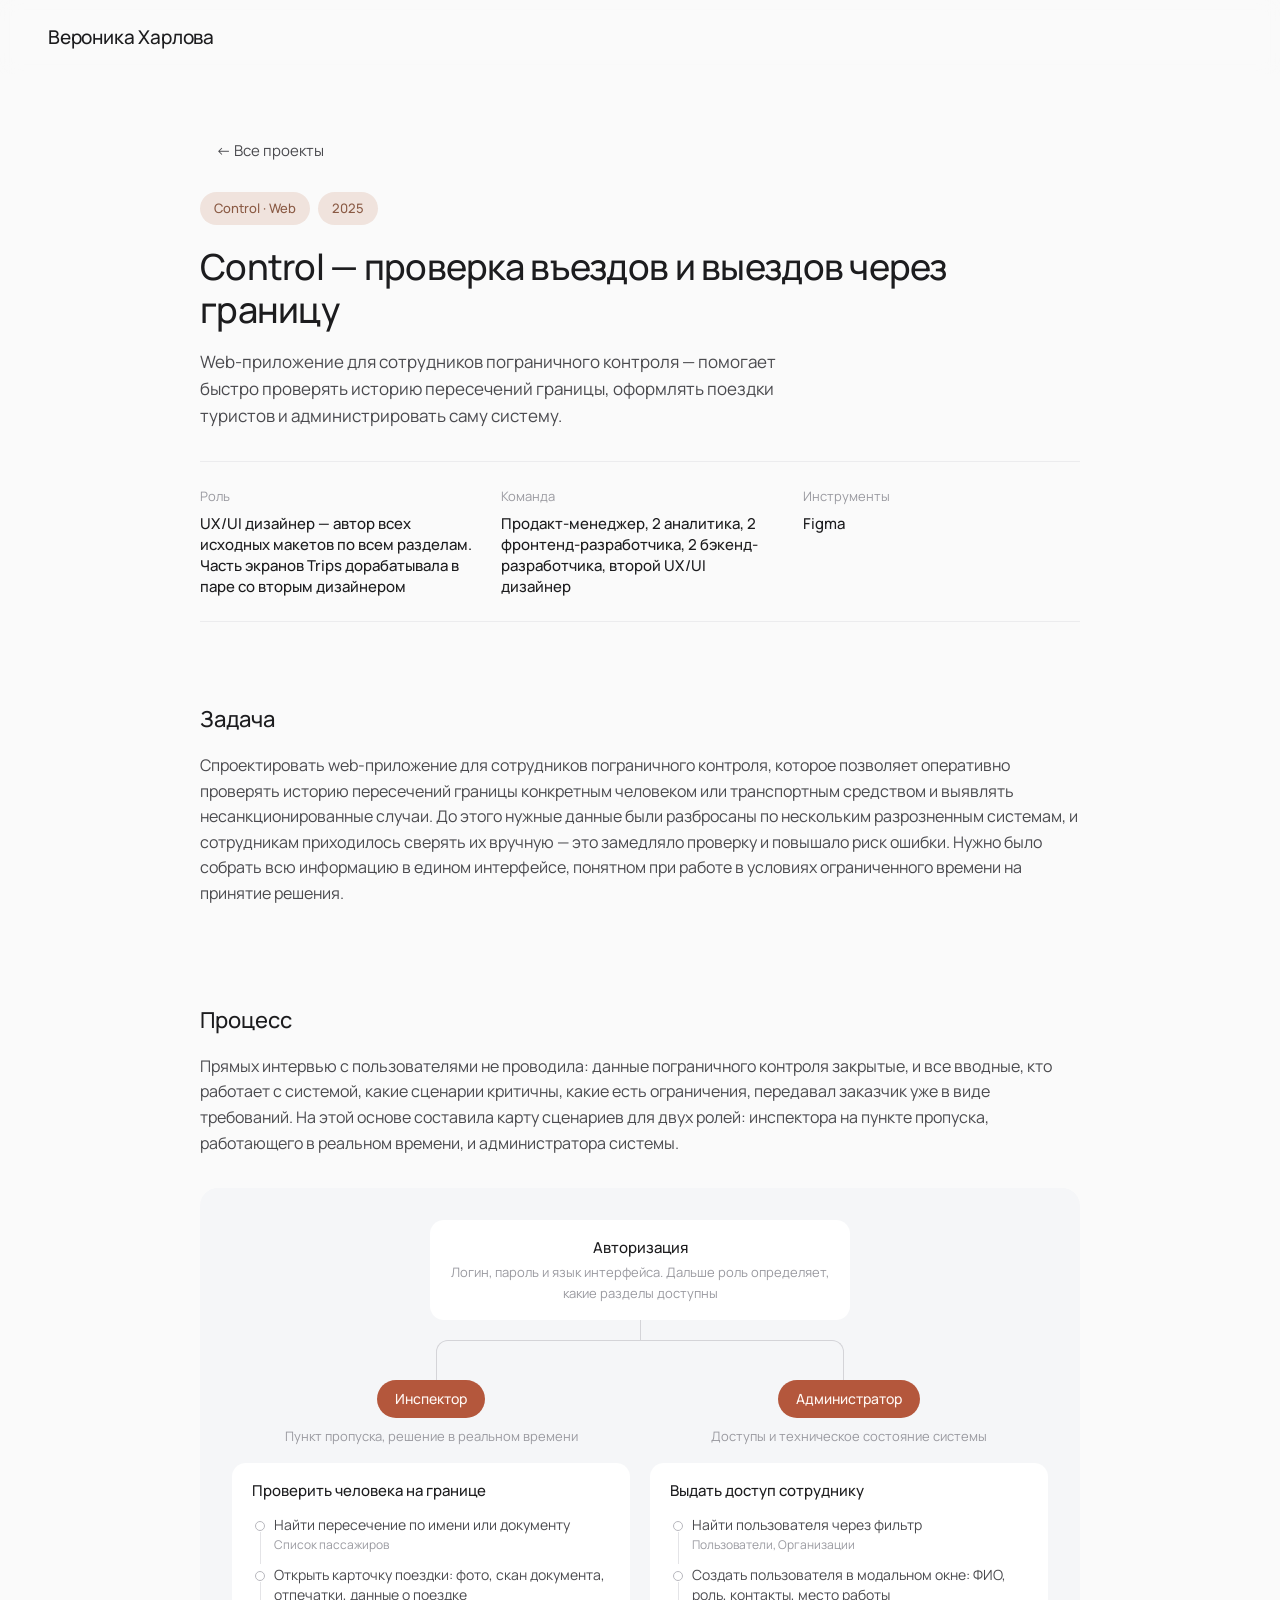
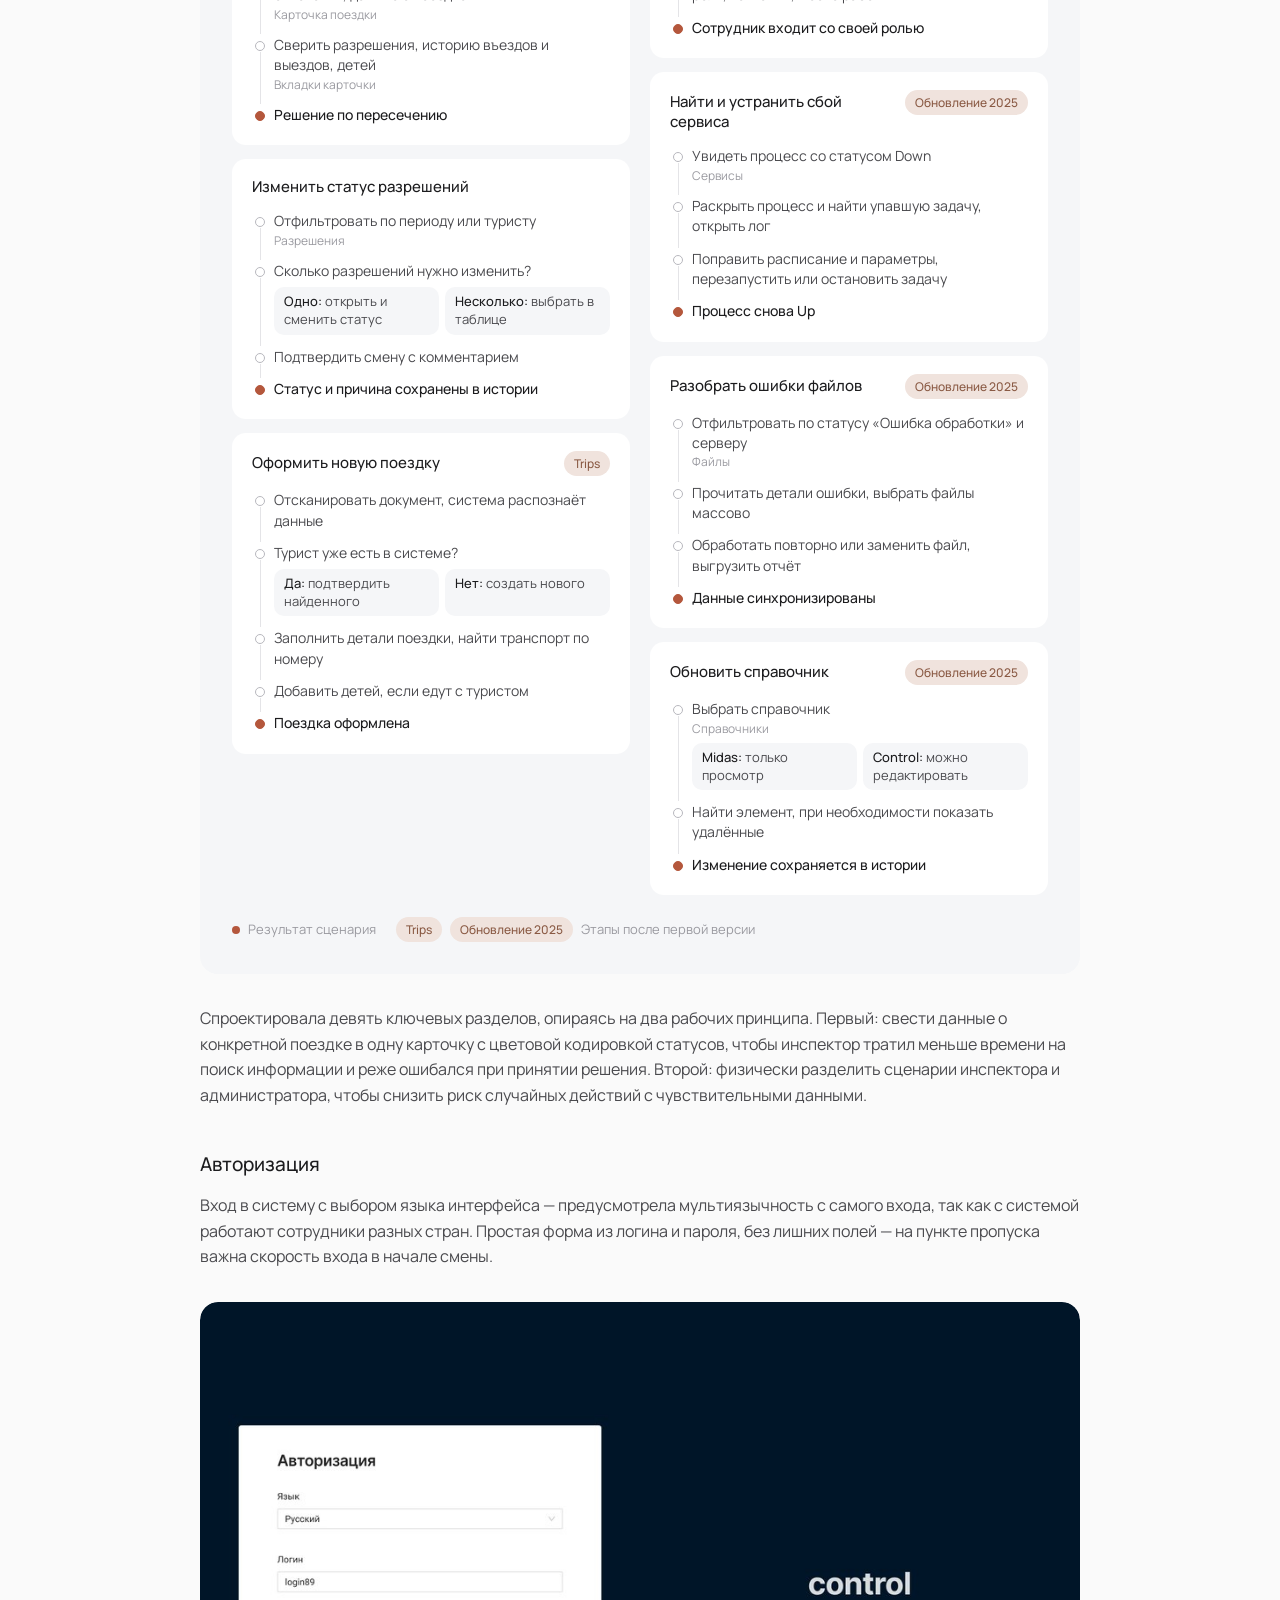
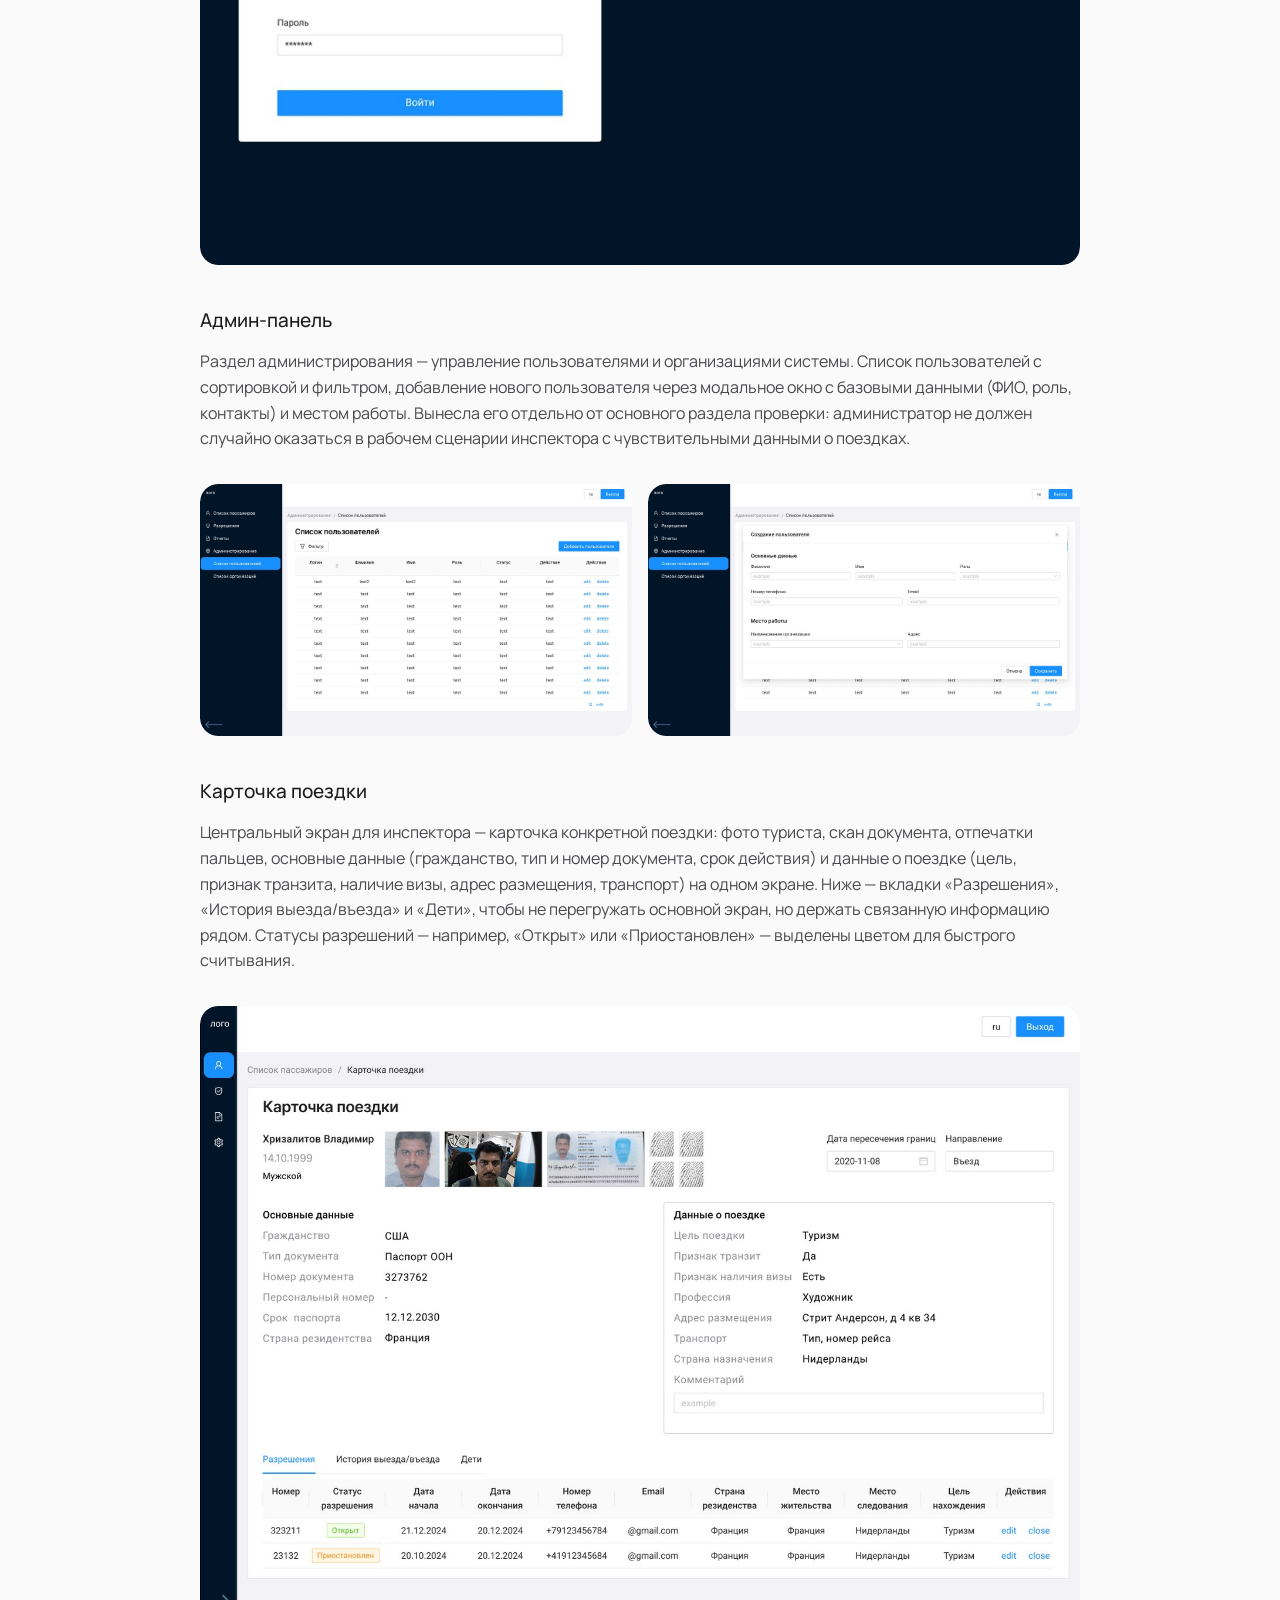
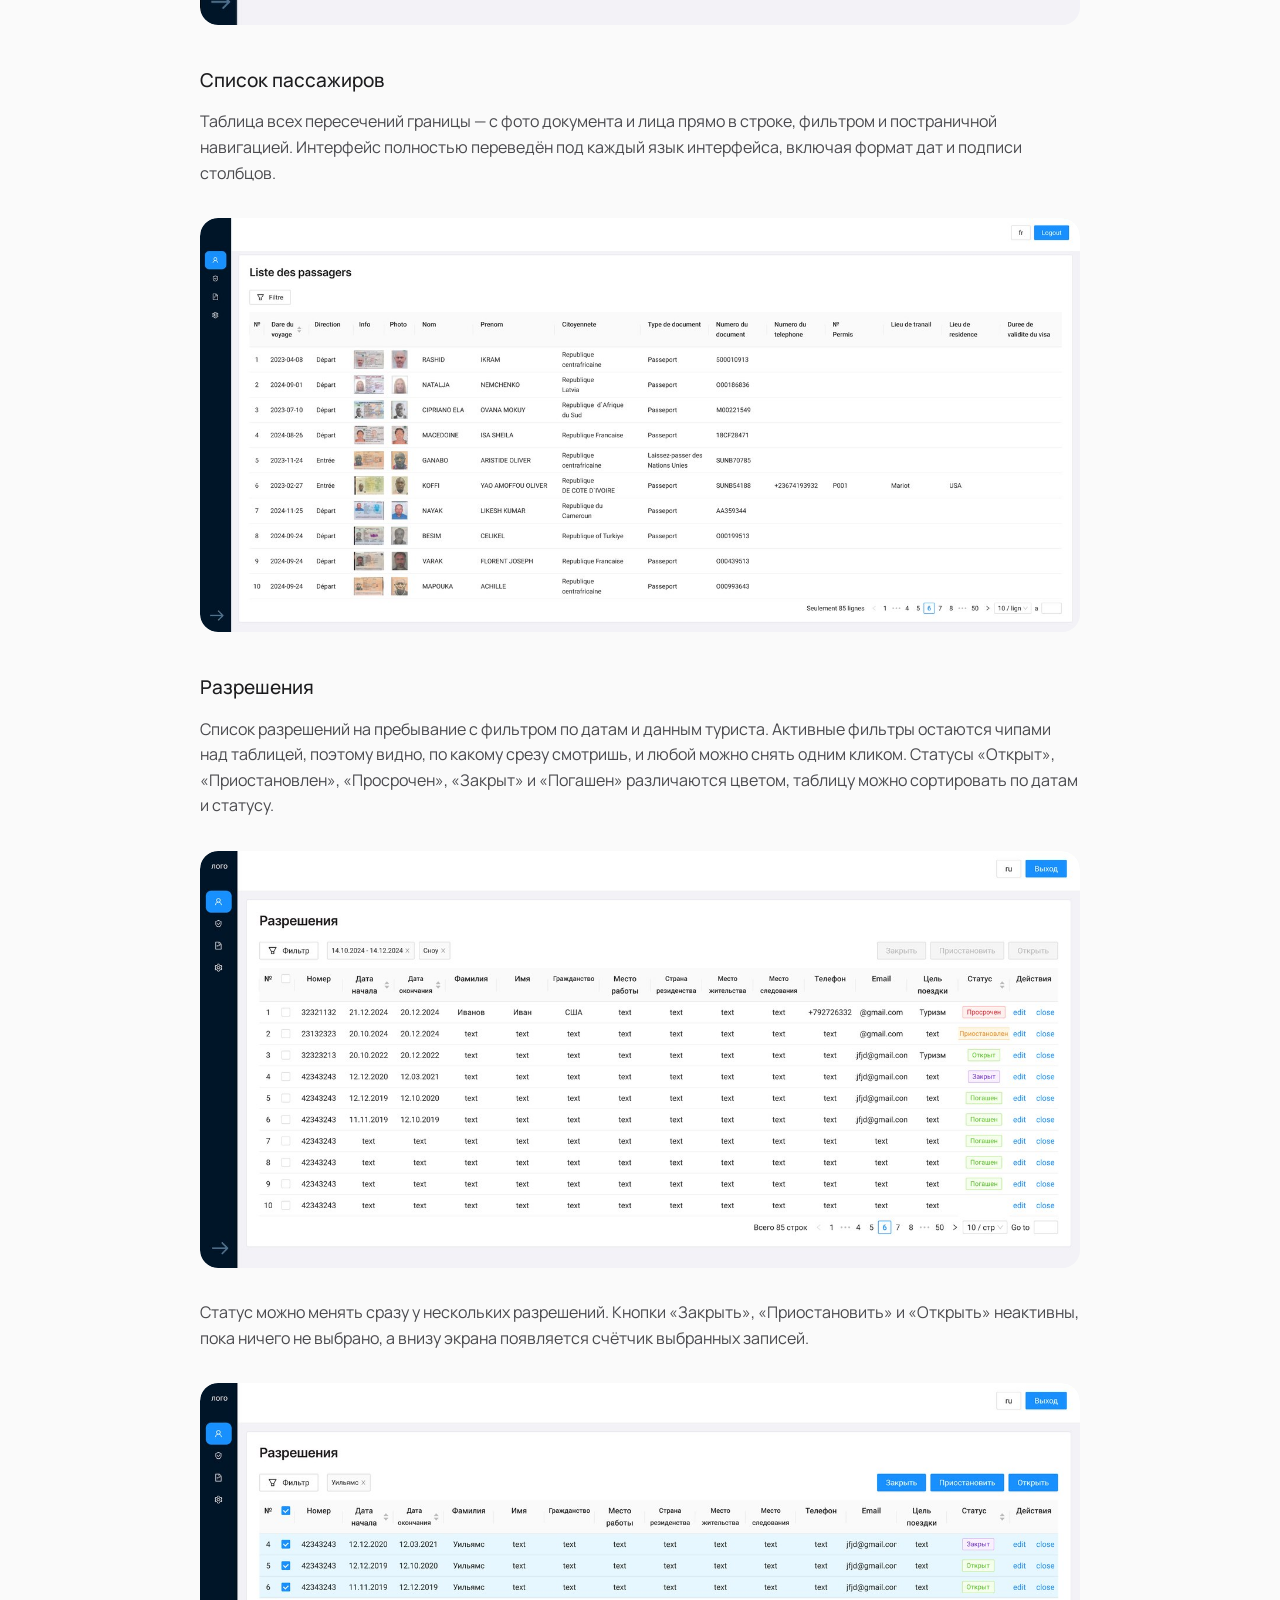
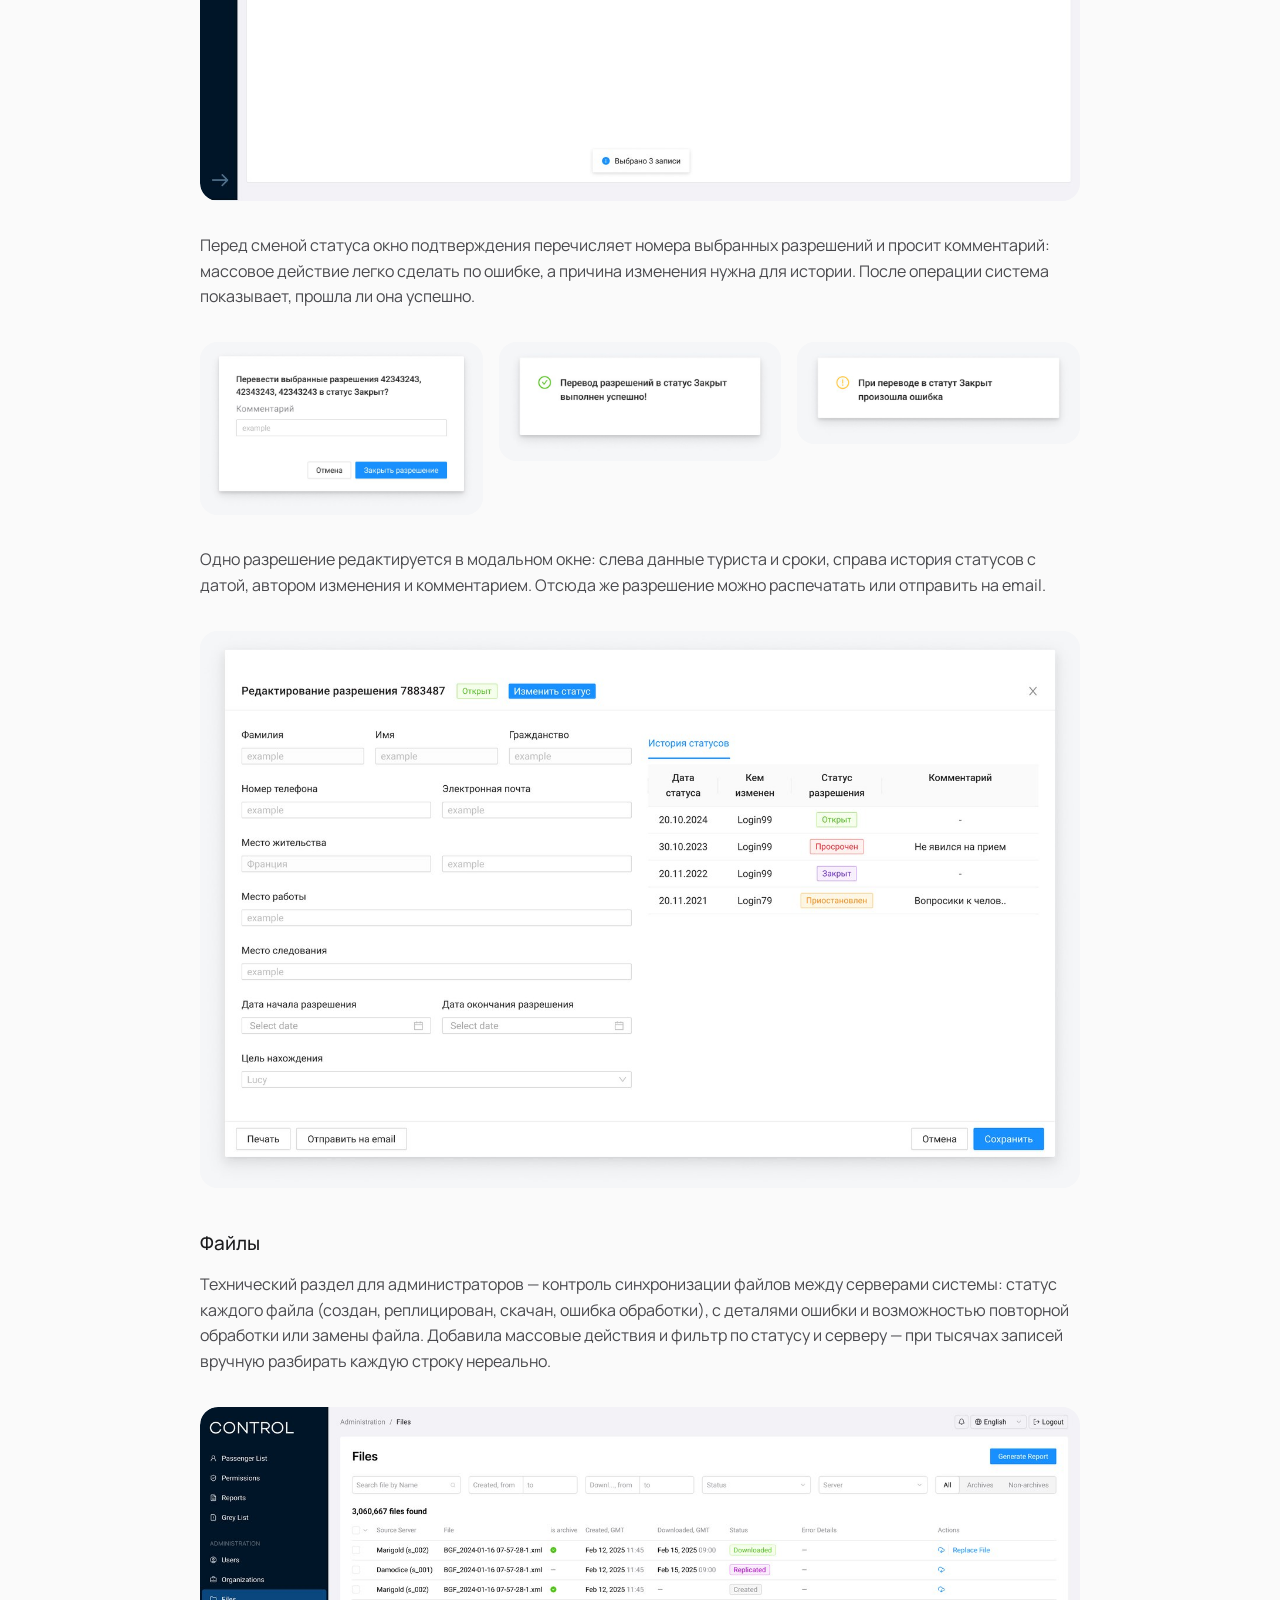
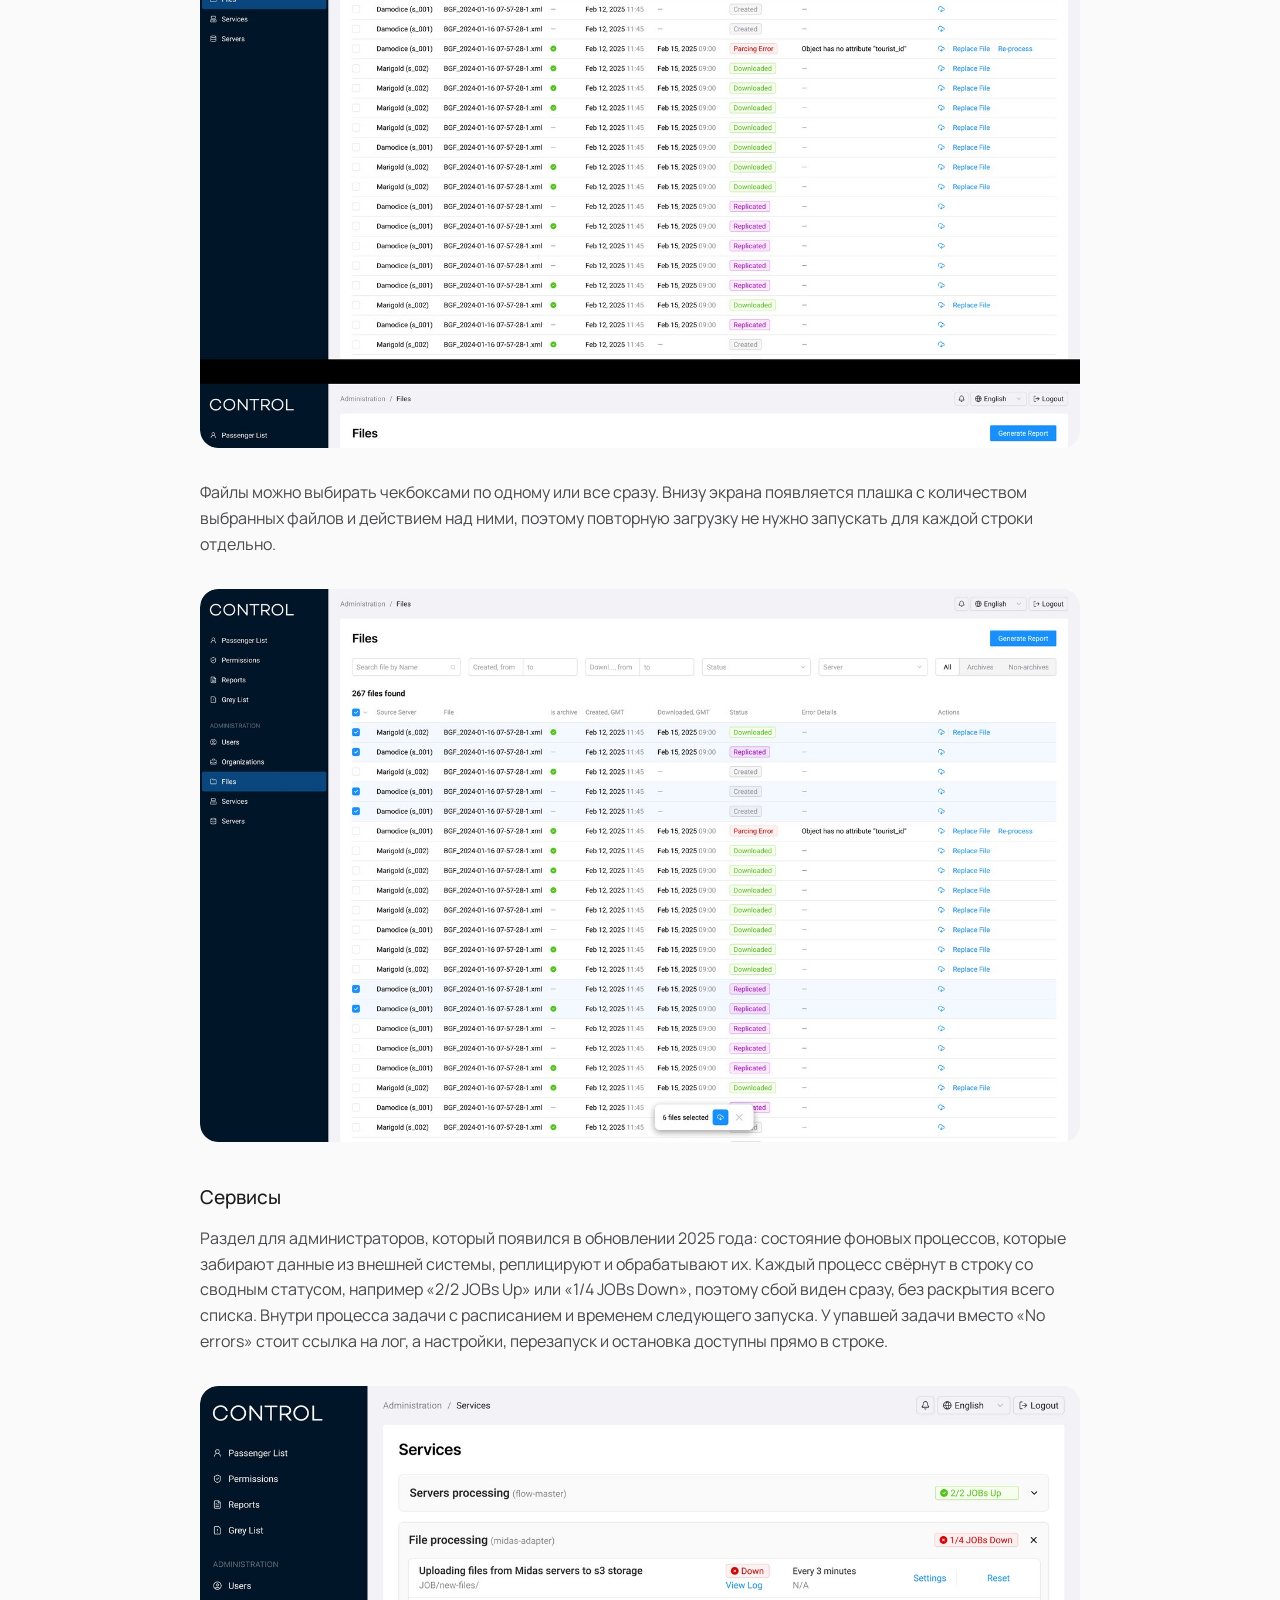
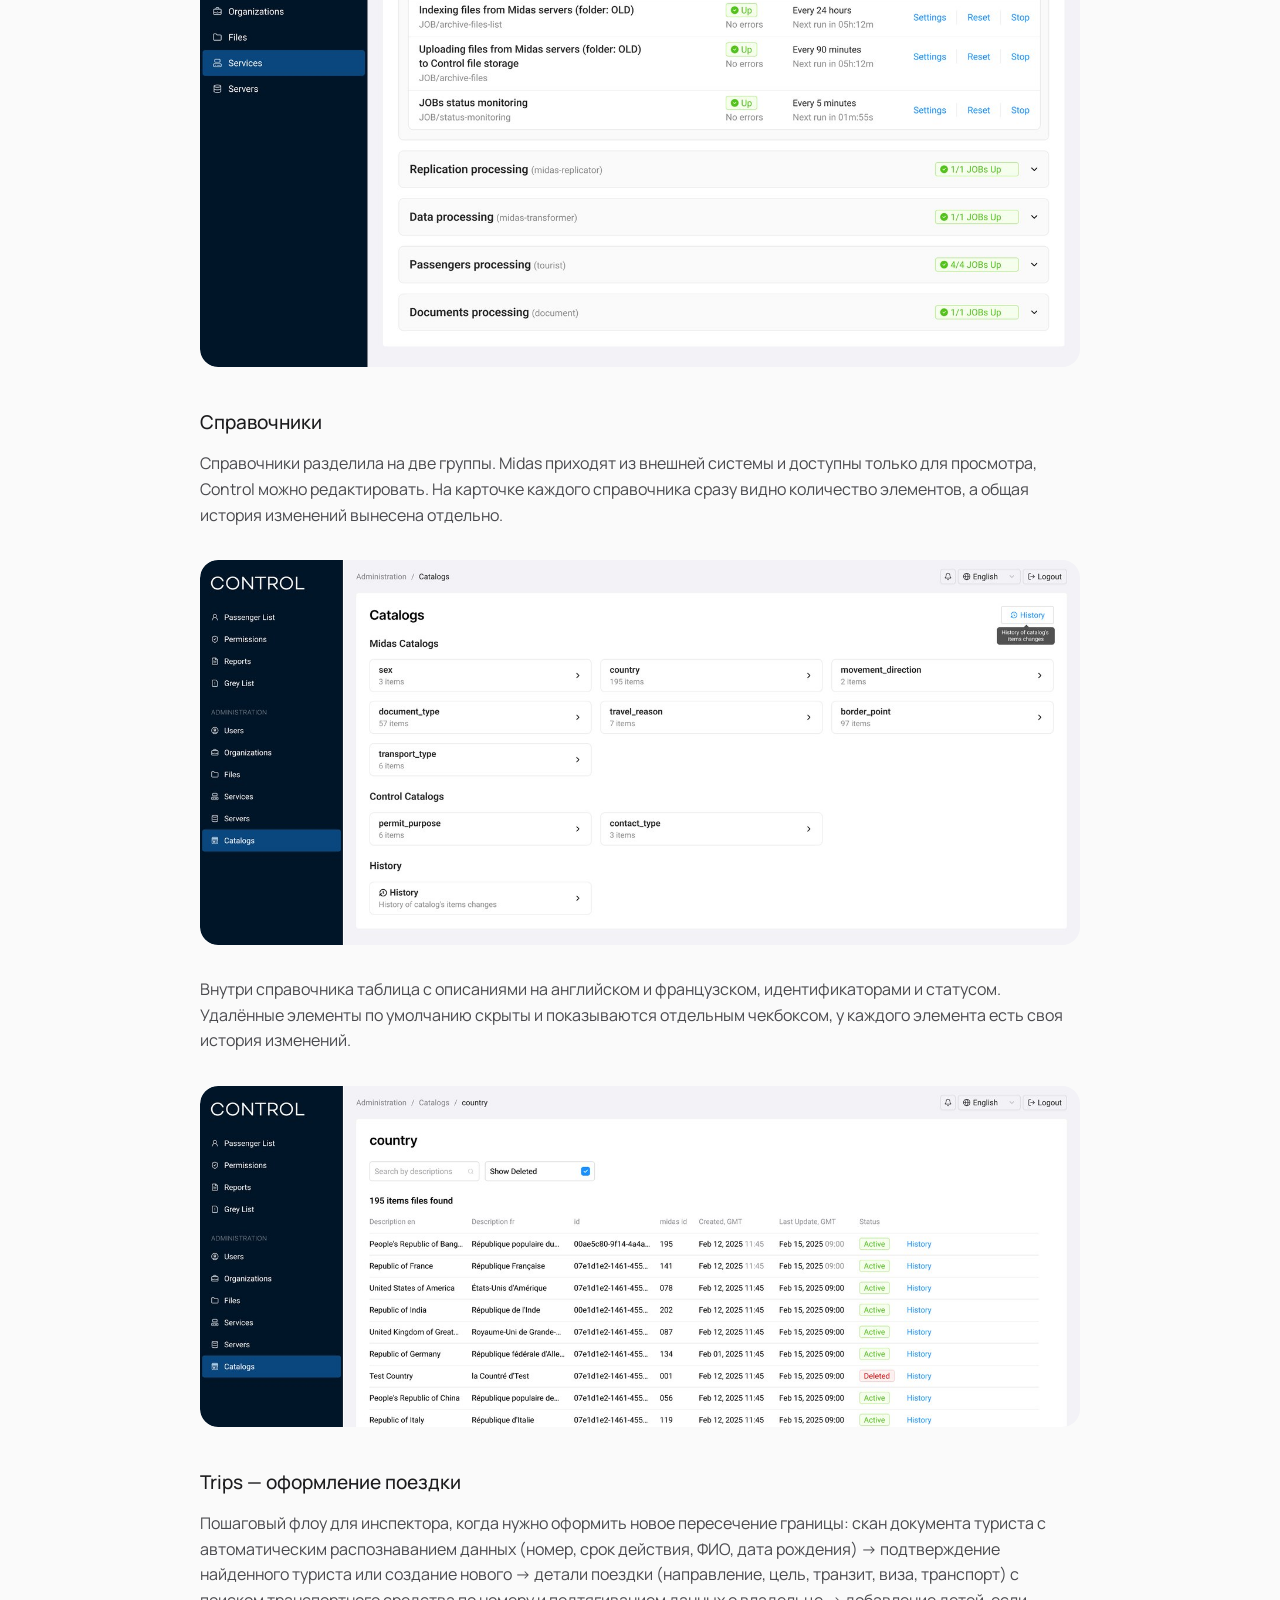
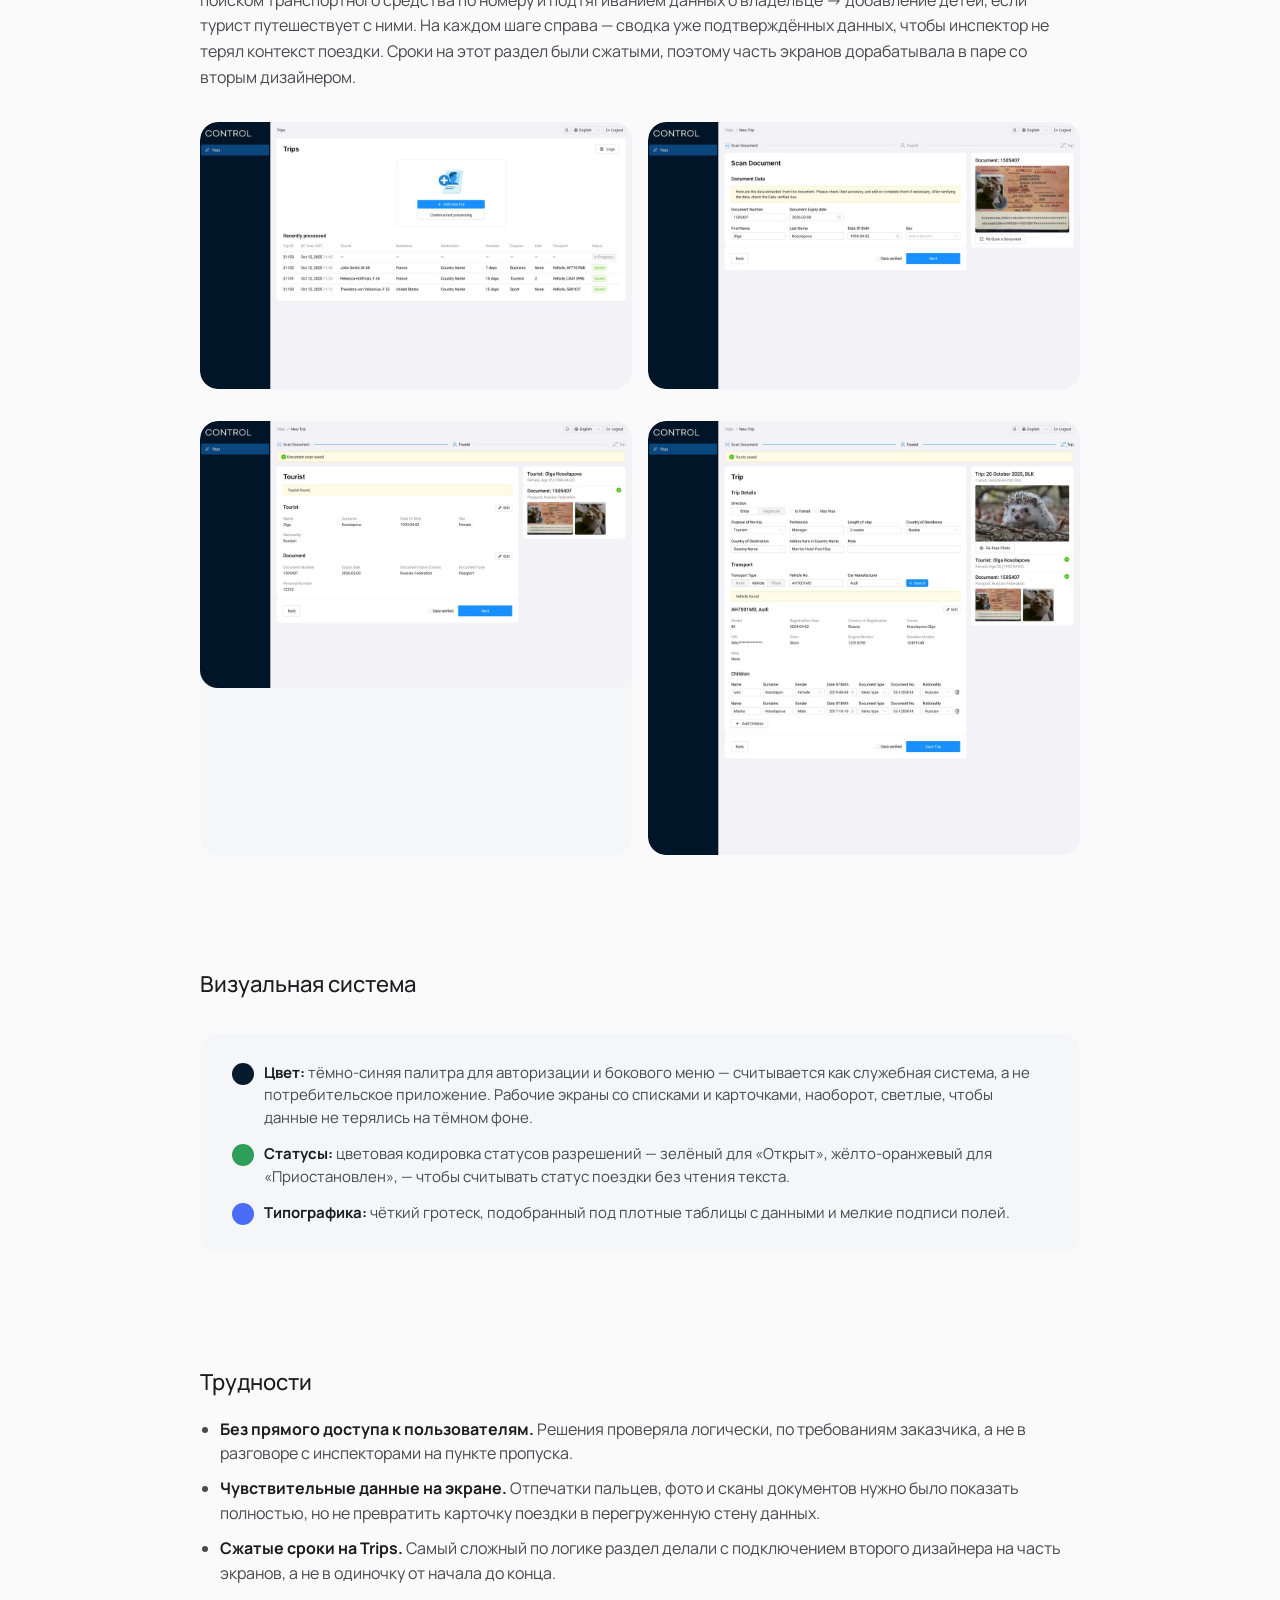
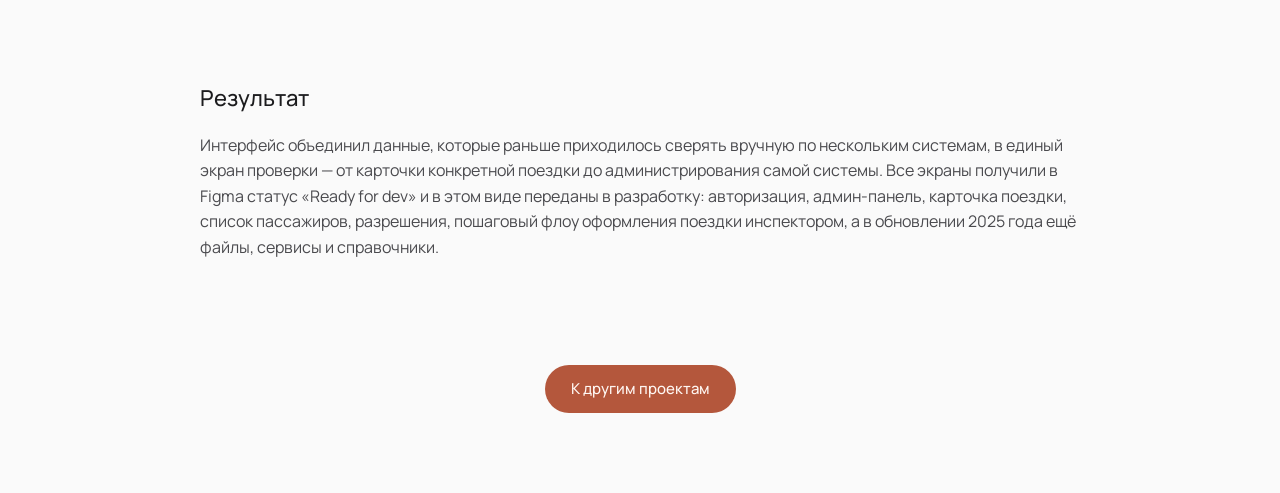
==== commit c291c26d: "Control: сервисы, справочники; брокеридж: команда" ====
--- a/projects/border-control.html
+++ b/projects/border-control.html
@@ -4,7 +4,7 @@
 <meta charset="UTF-8">
 <meta name="viewport" content="width=device-width, initial-scale=1.0">
 <title>Control — проверка въездов и выездов через границу — Вероника Харлова</title>
-<meta name="description" content="Кейс: web-приложение Control для пограничного контроля — авторизация, админ-панель, карточка поездки, список пассажиров, файлы и оформление поездки.">
+<meta name="description" content="Кейс: web-приложение Control для пограничного контроля — авторизация, админ-панель, карточка поездки, список пассажиров, разрешения, оформление поездки, файлы, сервисы и справочники.">
 
 <link rel="preconnect" href="https://fonts.googleapis.com">
 <link rel="preconnect" href="https://fonts.gstatic.com" crossorigin>
@@ -670,7 +670,7 @@
           <span class="smap__legend-item"><span class="smap__badge">Trips</span><span class="smap__badge">Обновление 2025</span> Этапы после первой версии</span>
         </div>
       </div>
-      <p>Спроектировала семь ключевых разделов, опираясь на два рабочих принципа. Первый: свести данные о конкретной поездке в одну карточку с цветовой кодировкой статусов, чтобы инспектор тратил меньше времени на поиск информации и реже ошибался при принятии решения. Второй: физически разделить сценарии инспектора и администратора, чтобы снизить риск случайных действий с чувствительными данными.</p>
+      <p>Спроектировала девять ключевых разделов, опираясь на два рабочих принципа. Первый: свести данные о конкретной поездке в одну карточку с цветовой кодировкой статусов, чтобы инспектор тратил меньше времени на поиск информации и реже ошибался при принятии решения. Второй: физически разделить сценарии инспектора и администратора, чтобы снизить риск случайных действий с чувствительными данными.</p>
 
       <h3 class="case-section__subtitle">Авторизация</h3>
       <p>Вход в систему с выбором языка интерфейса — предусмотрела мультиязычность с самого входа, так как с системой работают сотрудники разных стран. Простая форма из логина и пароля, без лишних полей — на пункте пропуска важна скорость входа в начале смены.</p>
@@ -743,6 +743,32 @@
 
       <div class="case-image">
         <img src="../control/web-files.jpg" alt="Раздел «Файлы» со статусами синхронизации между серверами">
+      </div>
+
+      <p>Файлы можно выбирать чекбоксами по одному или все сразу. Внизу экрана появляется плашка с количеством выбранных файлов и действием над ними, поэтому повторную загрузку не нужно запускать для каждой строки отдельно.</p>
+
+      <div class="case-image">
+        <img src="../control/web-files-bulk.jpg" alt="Массовый выбор файлов с плашкой «6 files selected»">
+      </div>
+
+      <h3 class="case-section__subtitle">Сервисы</h3>
+      <p>Раздел для администраторов, который появился в обновлении 2025 года: состояние фоновых процессов, которые забирают данные из внешней системы, реплицируют и обрабатывают их. Каждый процесс свёрнут в строку со сводным статусом, например «2/2 JOBs Up» или «1/4 JOBs Down», поэтому сбой виден сразу, без раскрытия всего списка. Внутри процесса задачи с расписанием и временем следующего запуска. У упавшей задачи вместо «No errors» стоит ссылка на лог, а настройки, перезапуск и остановка доступны прямо в строке.</p>
+
+      <div class="case-image">
+        <img src="../control/web-services.jpg" alt="Раздел «Сервисы»: процессы со сводными статусами, раскрыт процесс с упавшей задачей">
+      </div>
+
+      <h3 class="case-section__subtitle">Справочники</h3>
+      <p>Справочники разделила на две группы. Midas приходят из внешней системы и доступны только для просмотра, Control можно редактировать. На карточке каждого справочника сразу видно количество элементов, а общая история изменений вынесена отдельно.</p>
+
+      <div class="case-image">
+        <img src="../control/web-catalogs.jpg" alt="Список справочников, разделённых на группы Midas и Control">
+      </div>
+
+      <p>Внутри справочника таблица с описаниями на английском и французском, идентификаторами и статусом. Удалённые элементы по умолчанию скрыты и показываются отдельным чекбоксом, у каждого элемента есть своя история изменений.</p>
+
+      <div class="case-image">
+        <img src="../control/web-catalogs-country.jpg" alt="Справочник стран с показом удалённых элементов и историей изменений">
       </div>
 
       <h3 class="case-section__subtitle">Trips — оформление поездки</h3>
@@ -795,7 +821,7 @@
 
     <section class="case-section">
       <h2 class="case-section__title">Результат</h2>
-      <p>Интерфейс объединил данные, которые раньше приходилось сверять вручную по нескольким системам, в единый экран проверки — от карточки конкретной поездки до администрирования самой системы. Все экраны получили в Figma статус «Ready for dev» и в этом виде переданы в разработку: авторизация, админ-панель, карточка поездки, список пассажиров, технический раздел файлов и пошаговый флоу оформления поездки инспектором.</p>
+      <p>Интерфейс объединил данные, которые раньше приходилось сверять вручную по нескольким системам, в единый экран проверки — от карточки конкретной поездки до администрирования самой системы. Все экраны получили в Figma статус «Ready for dev» и в этом виде переданы в разработку: авторизация, админ-панель, карточка поездки, список пассажиров, разрешения, пошаговый флоу оформления поездки инспектором, а в обновлении 2025 года ещё файлы, сервисы и справочники.</p>
     </section>
 
     <div class="case-footer-nav">
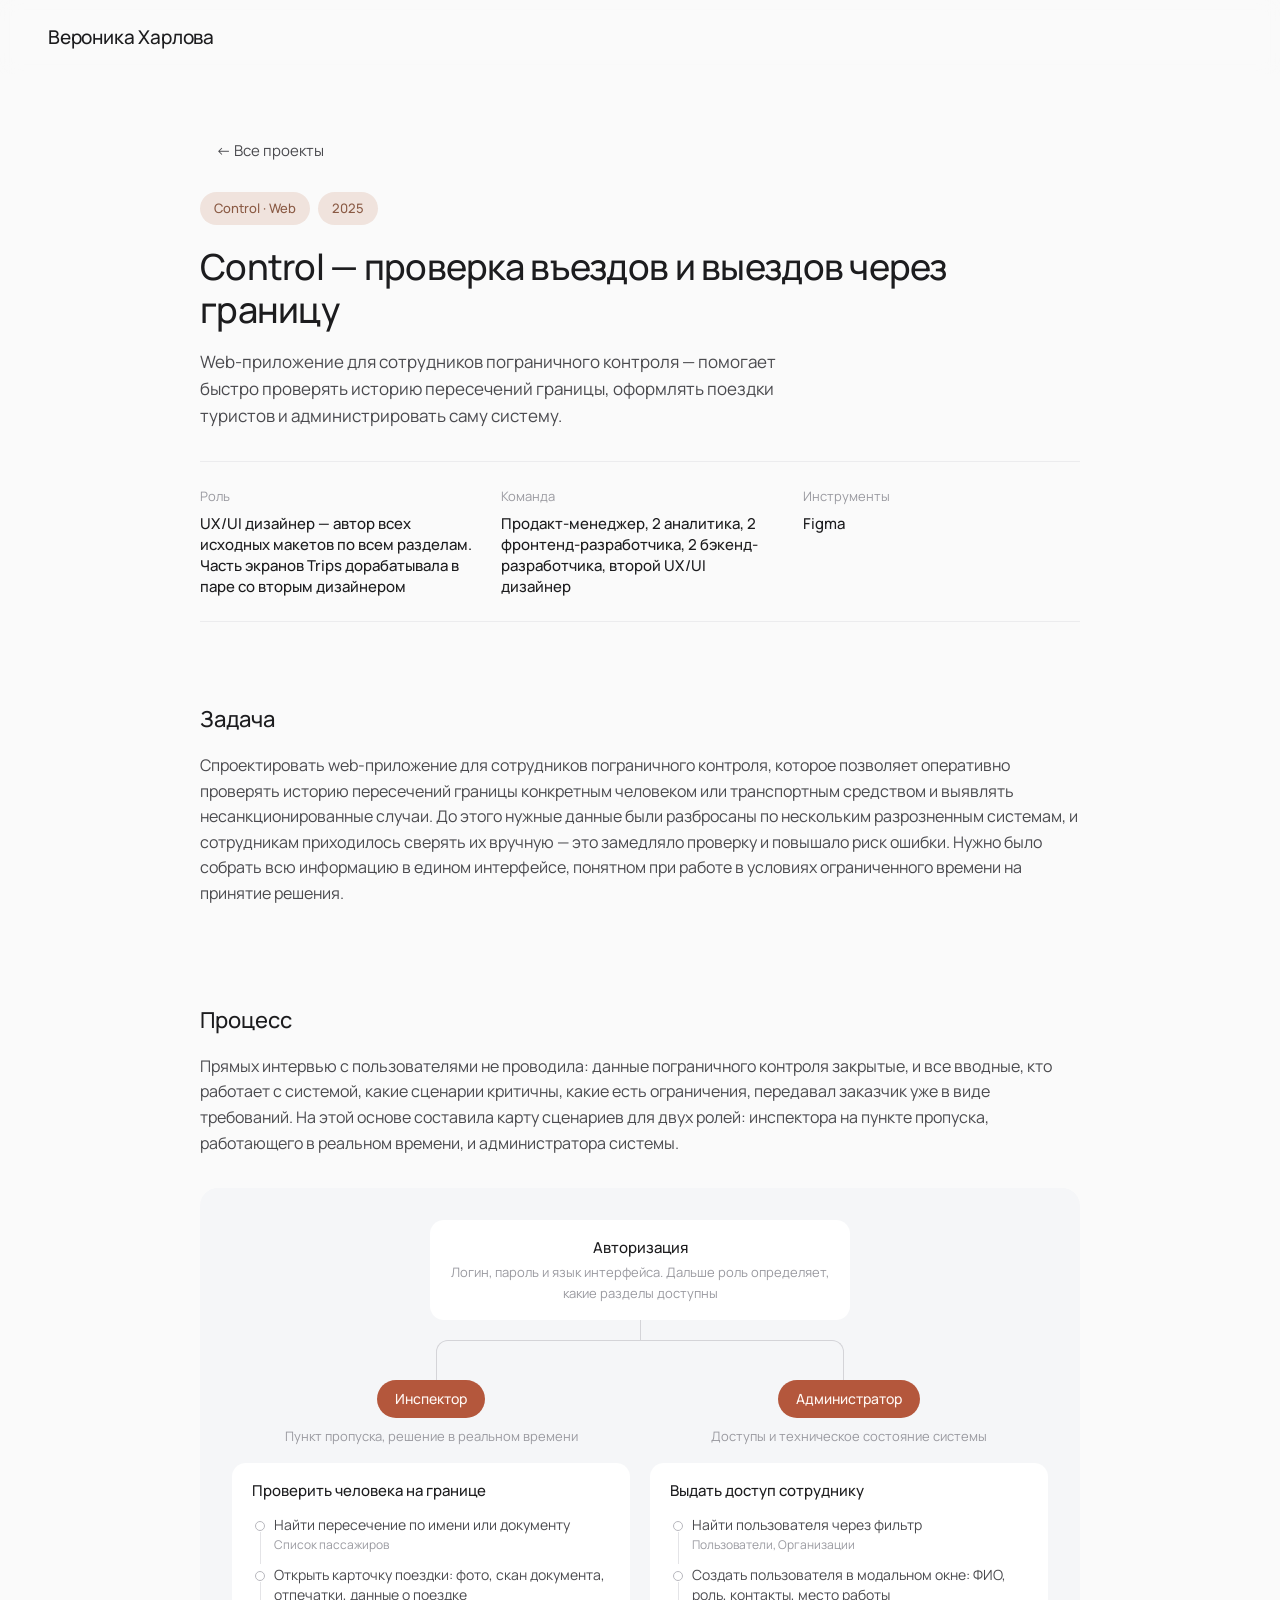
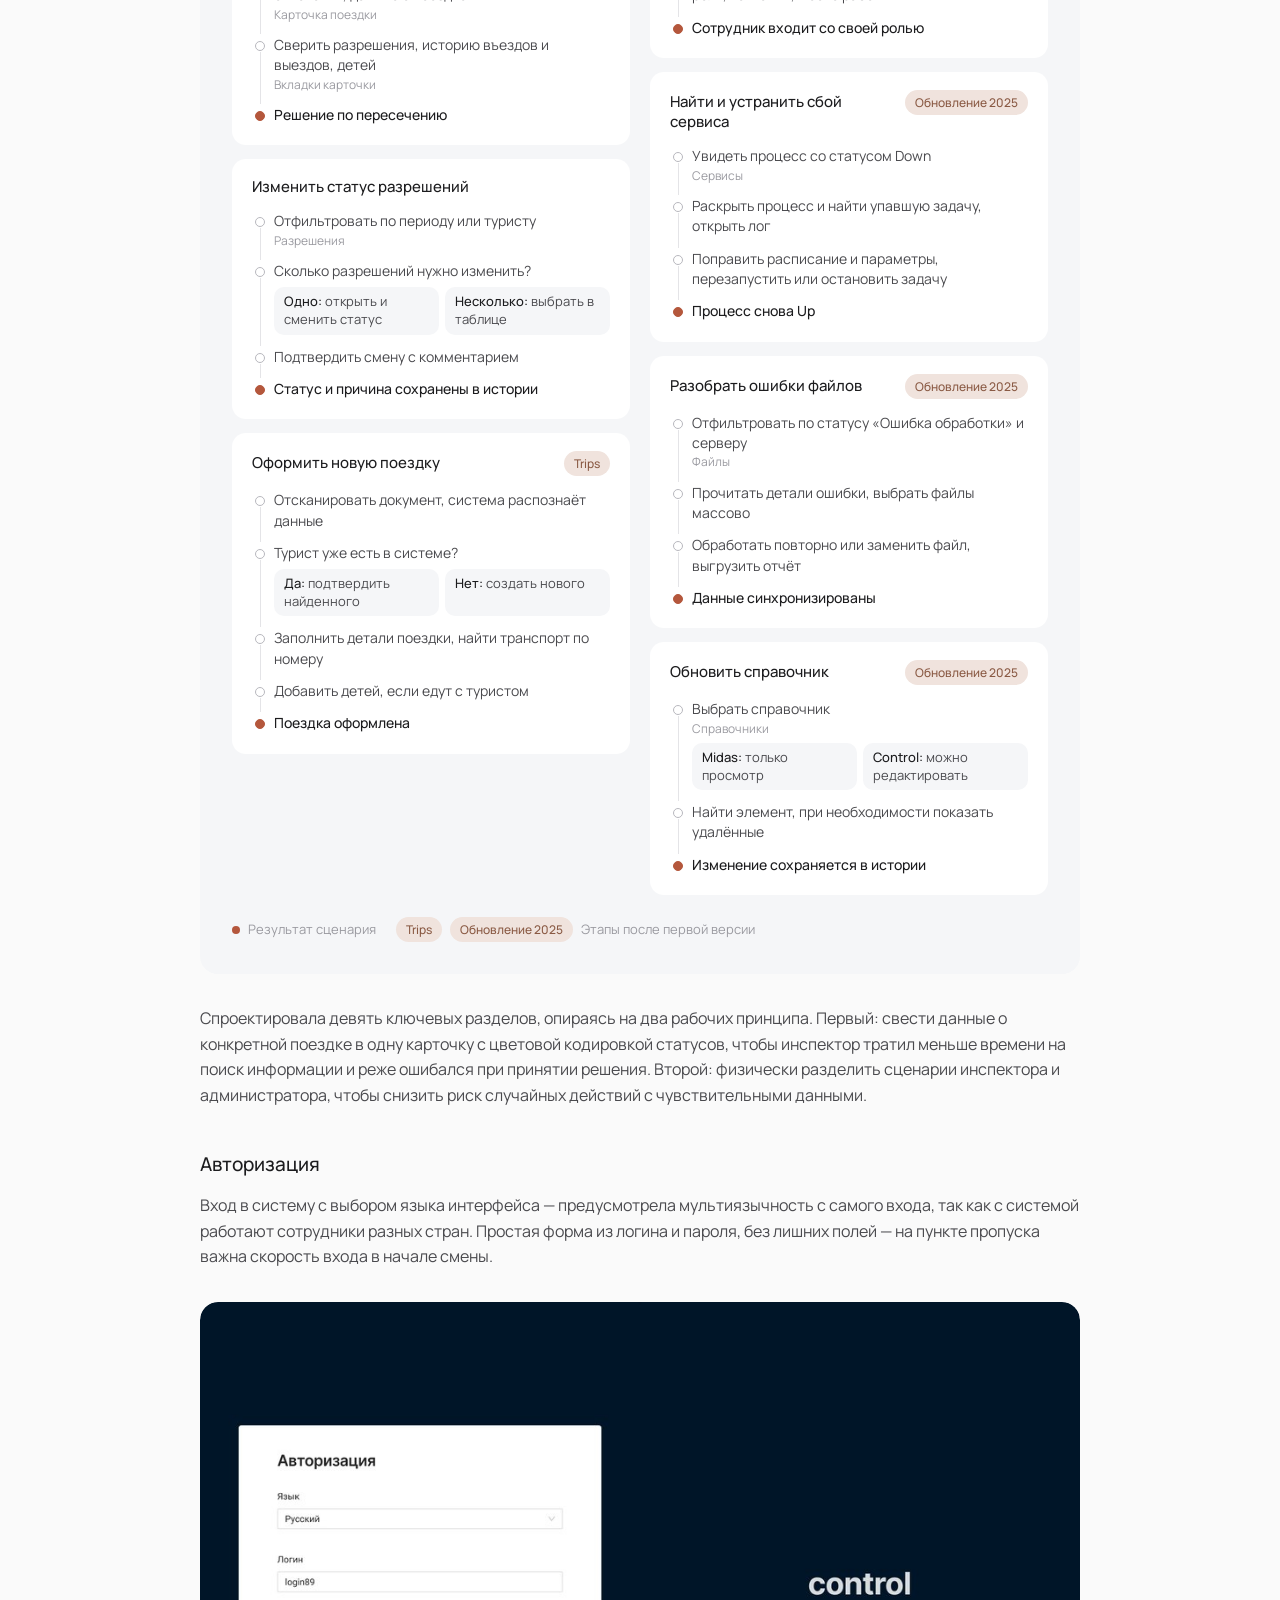
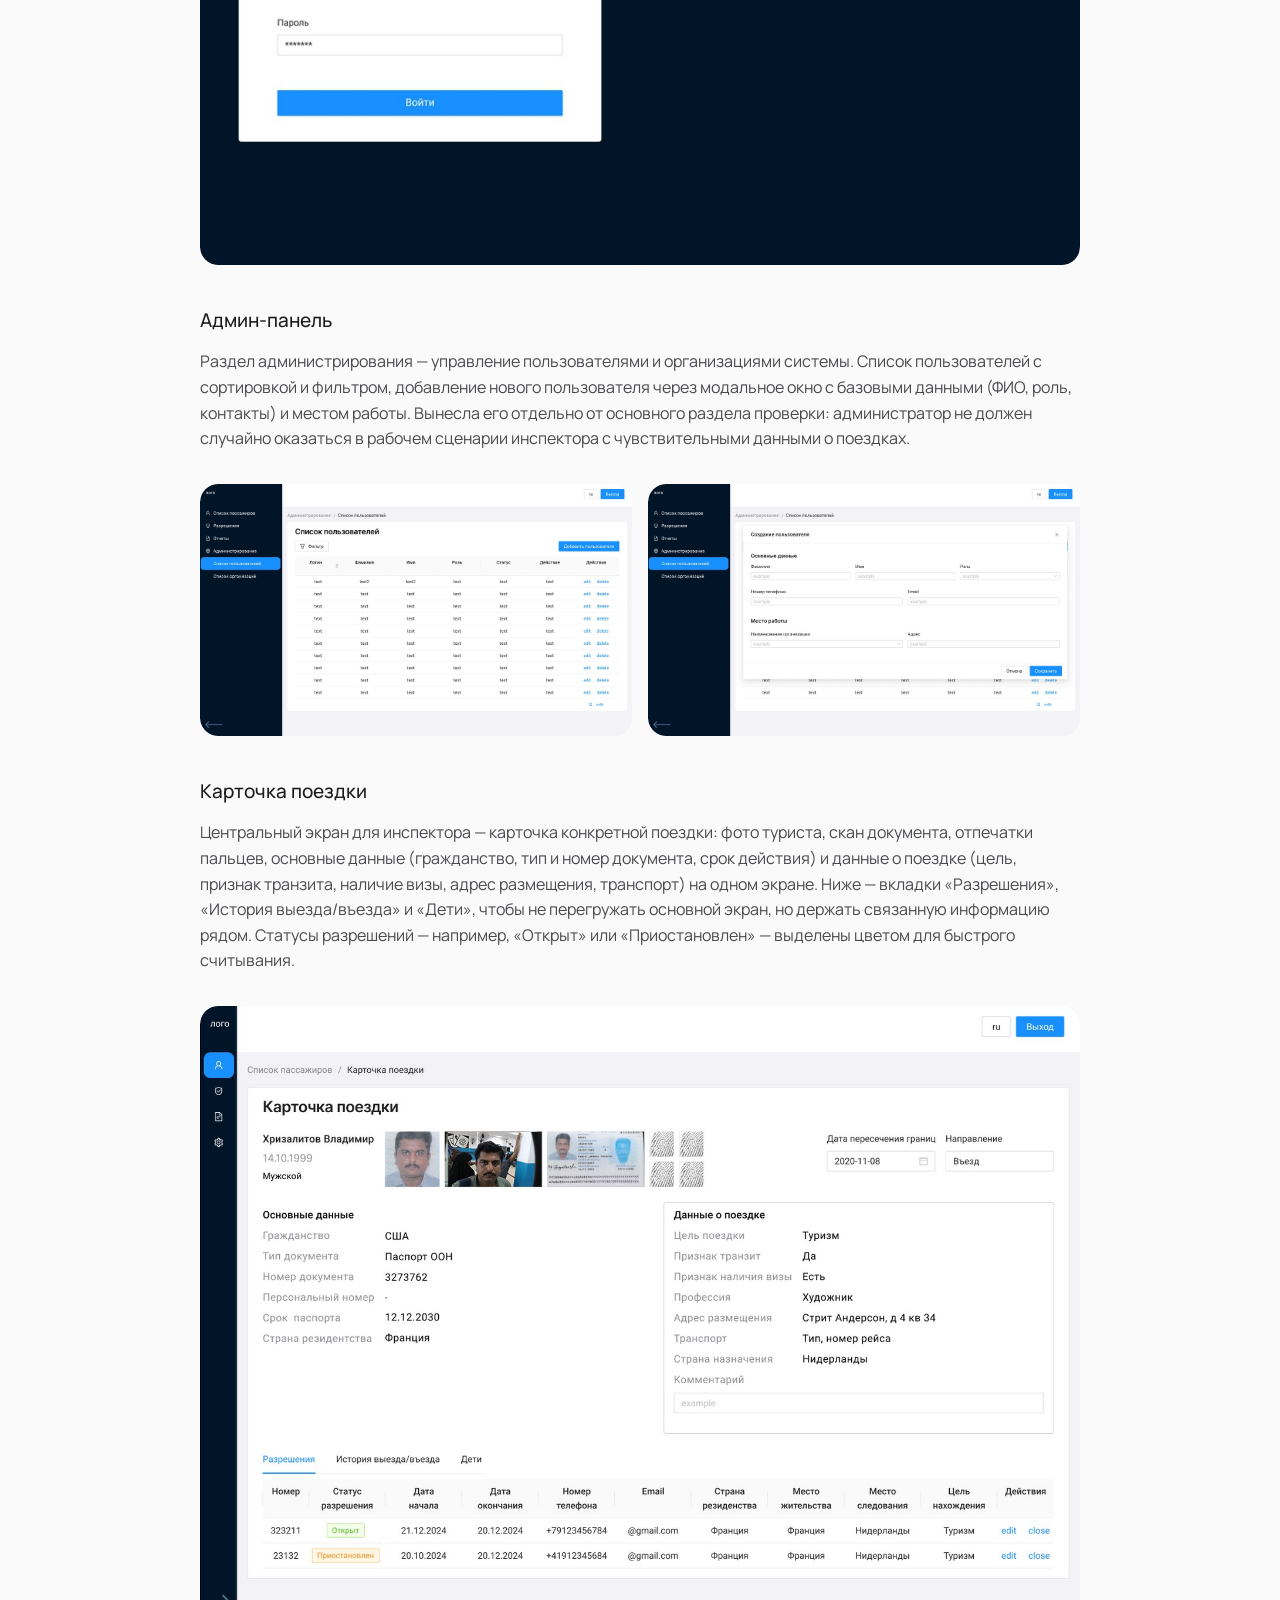
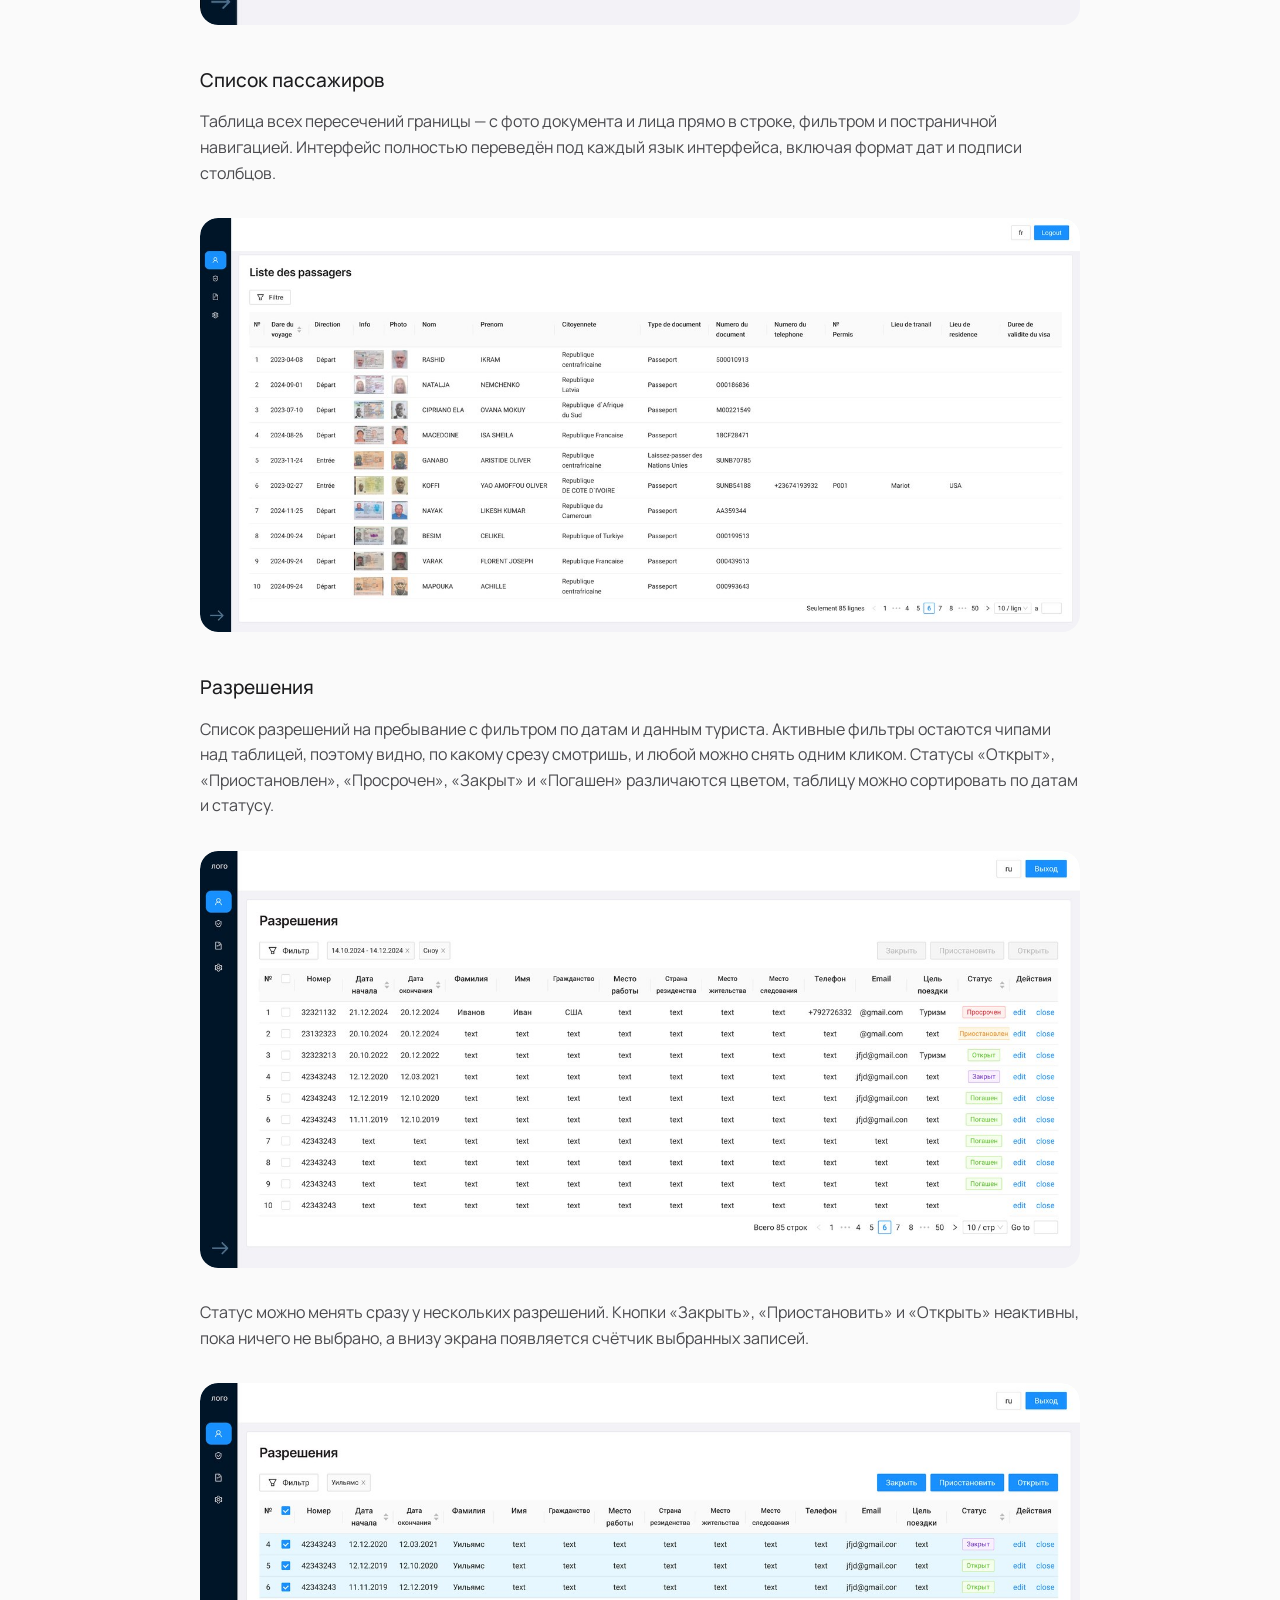
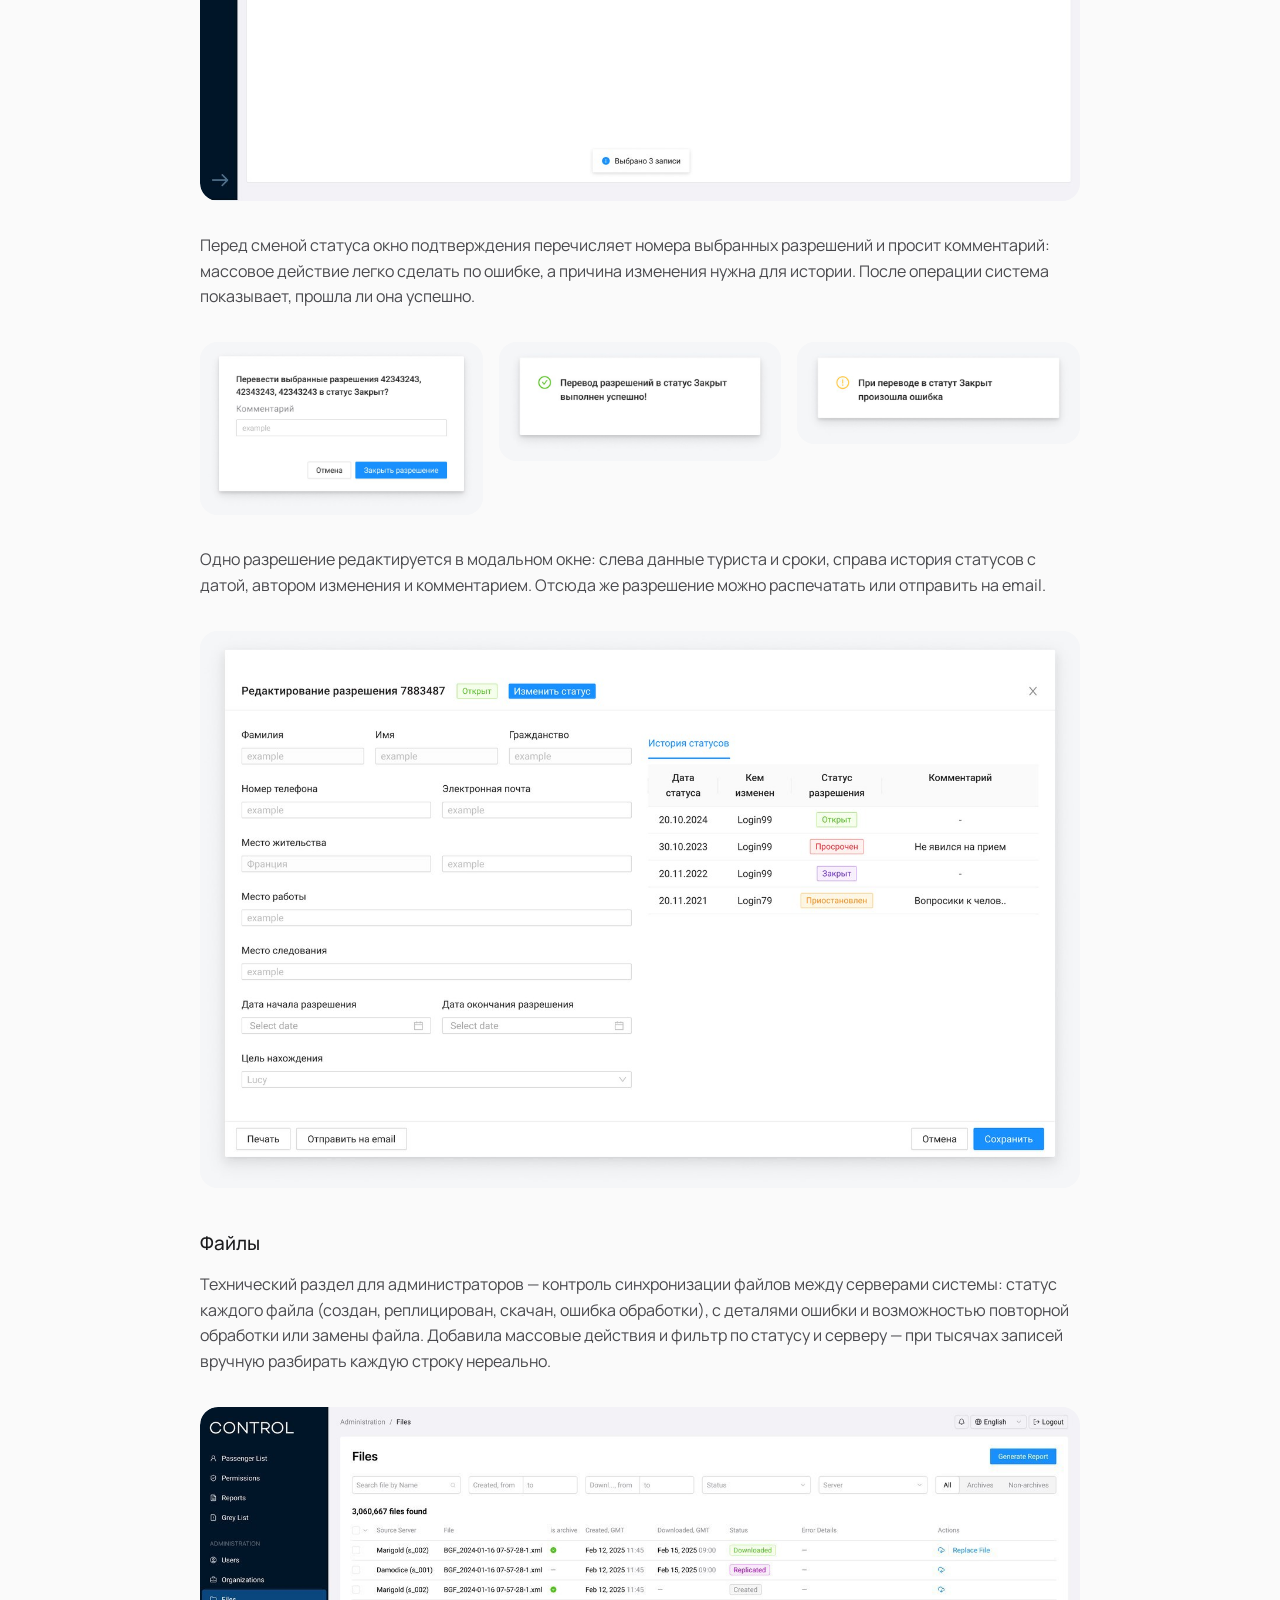
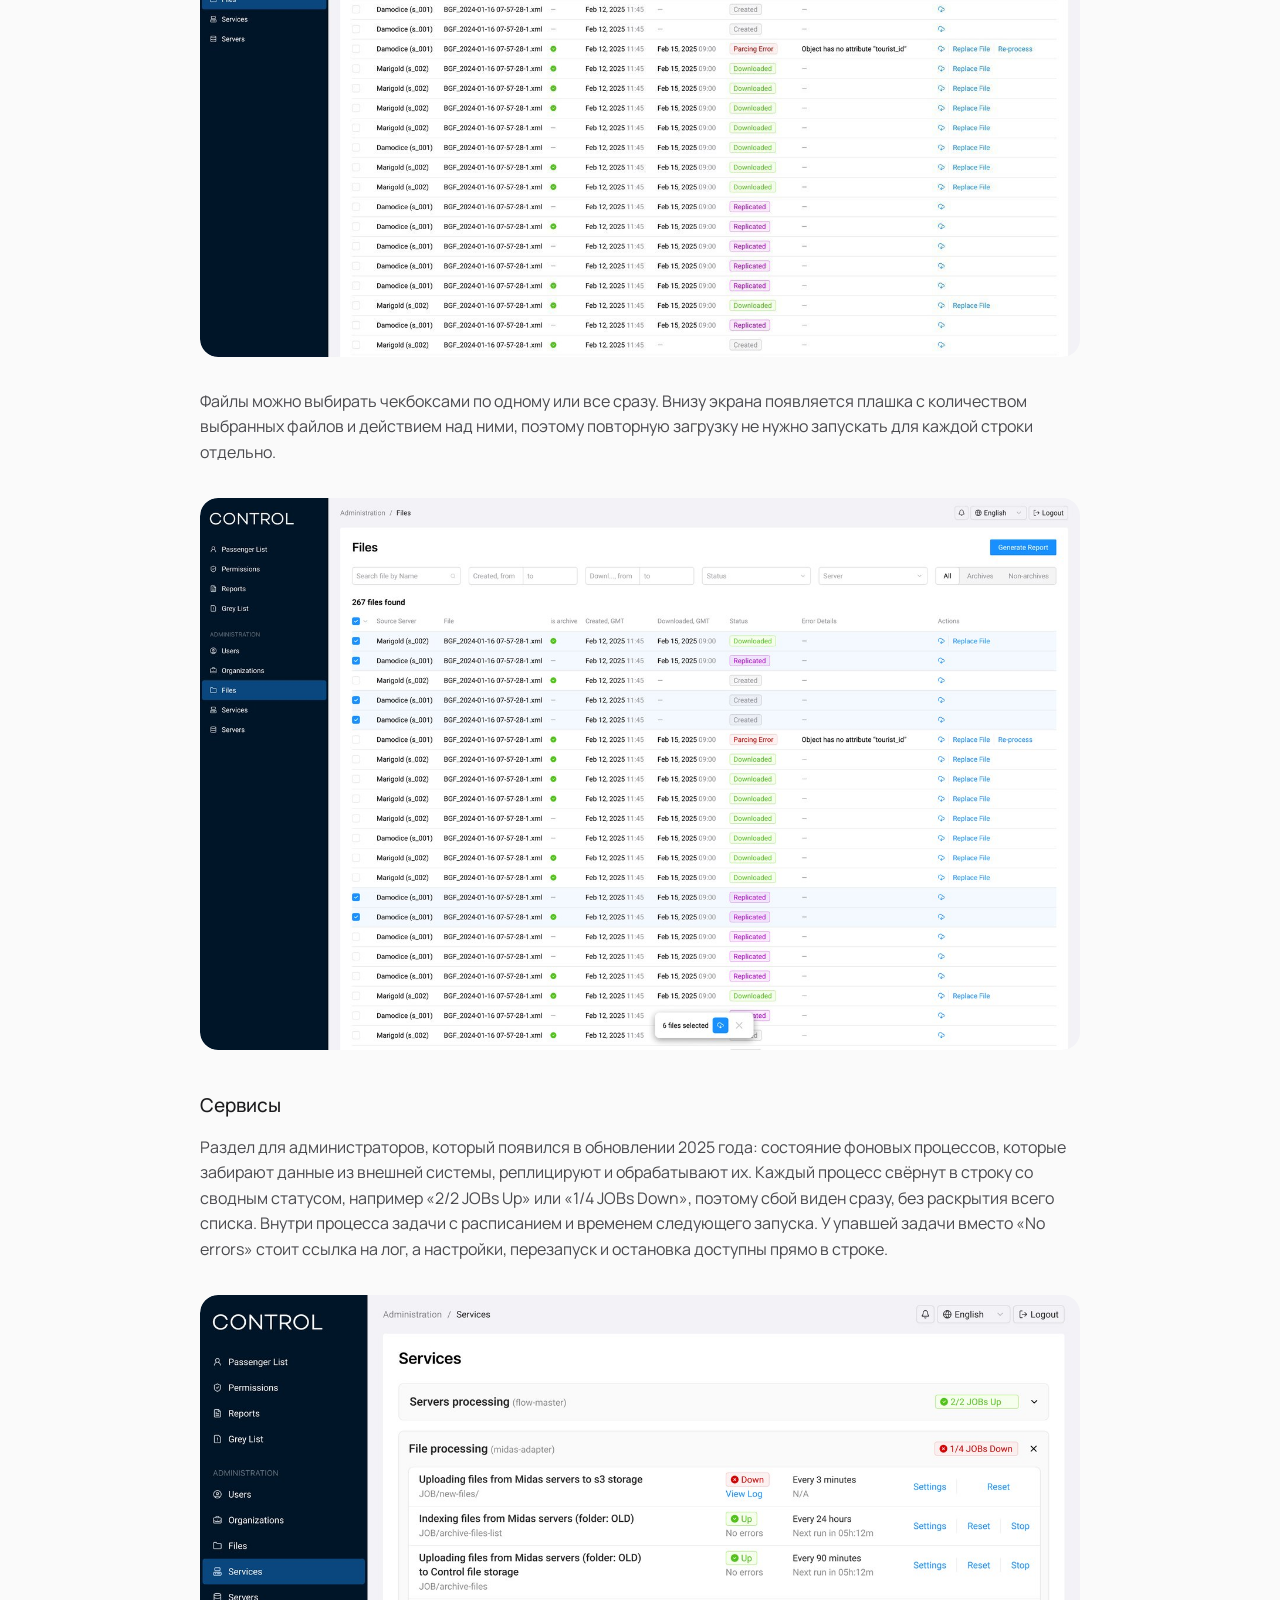
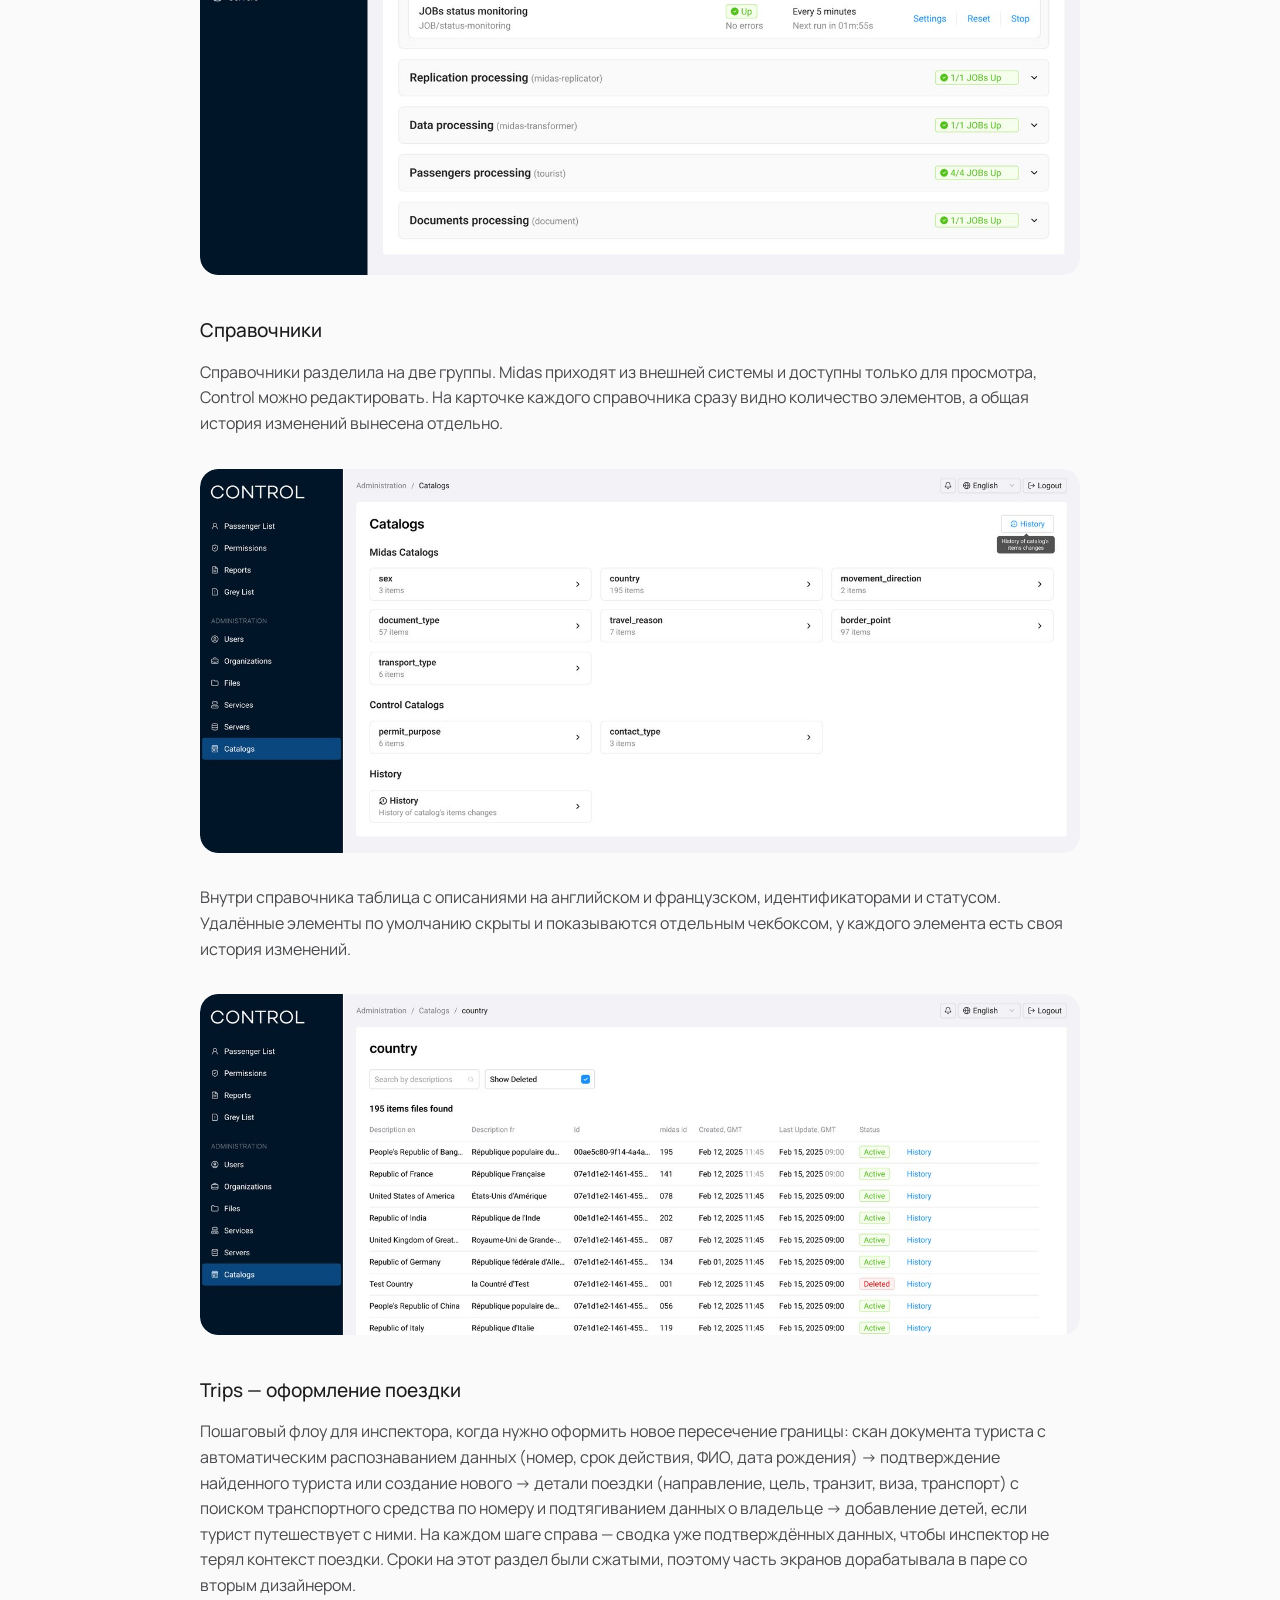
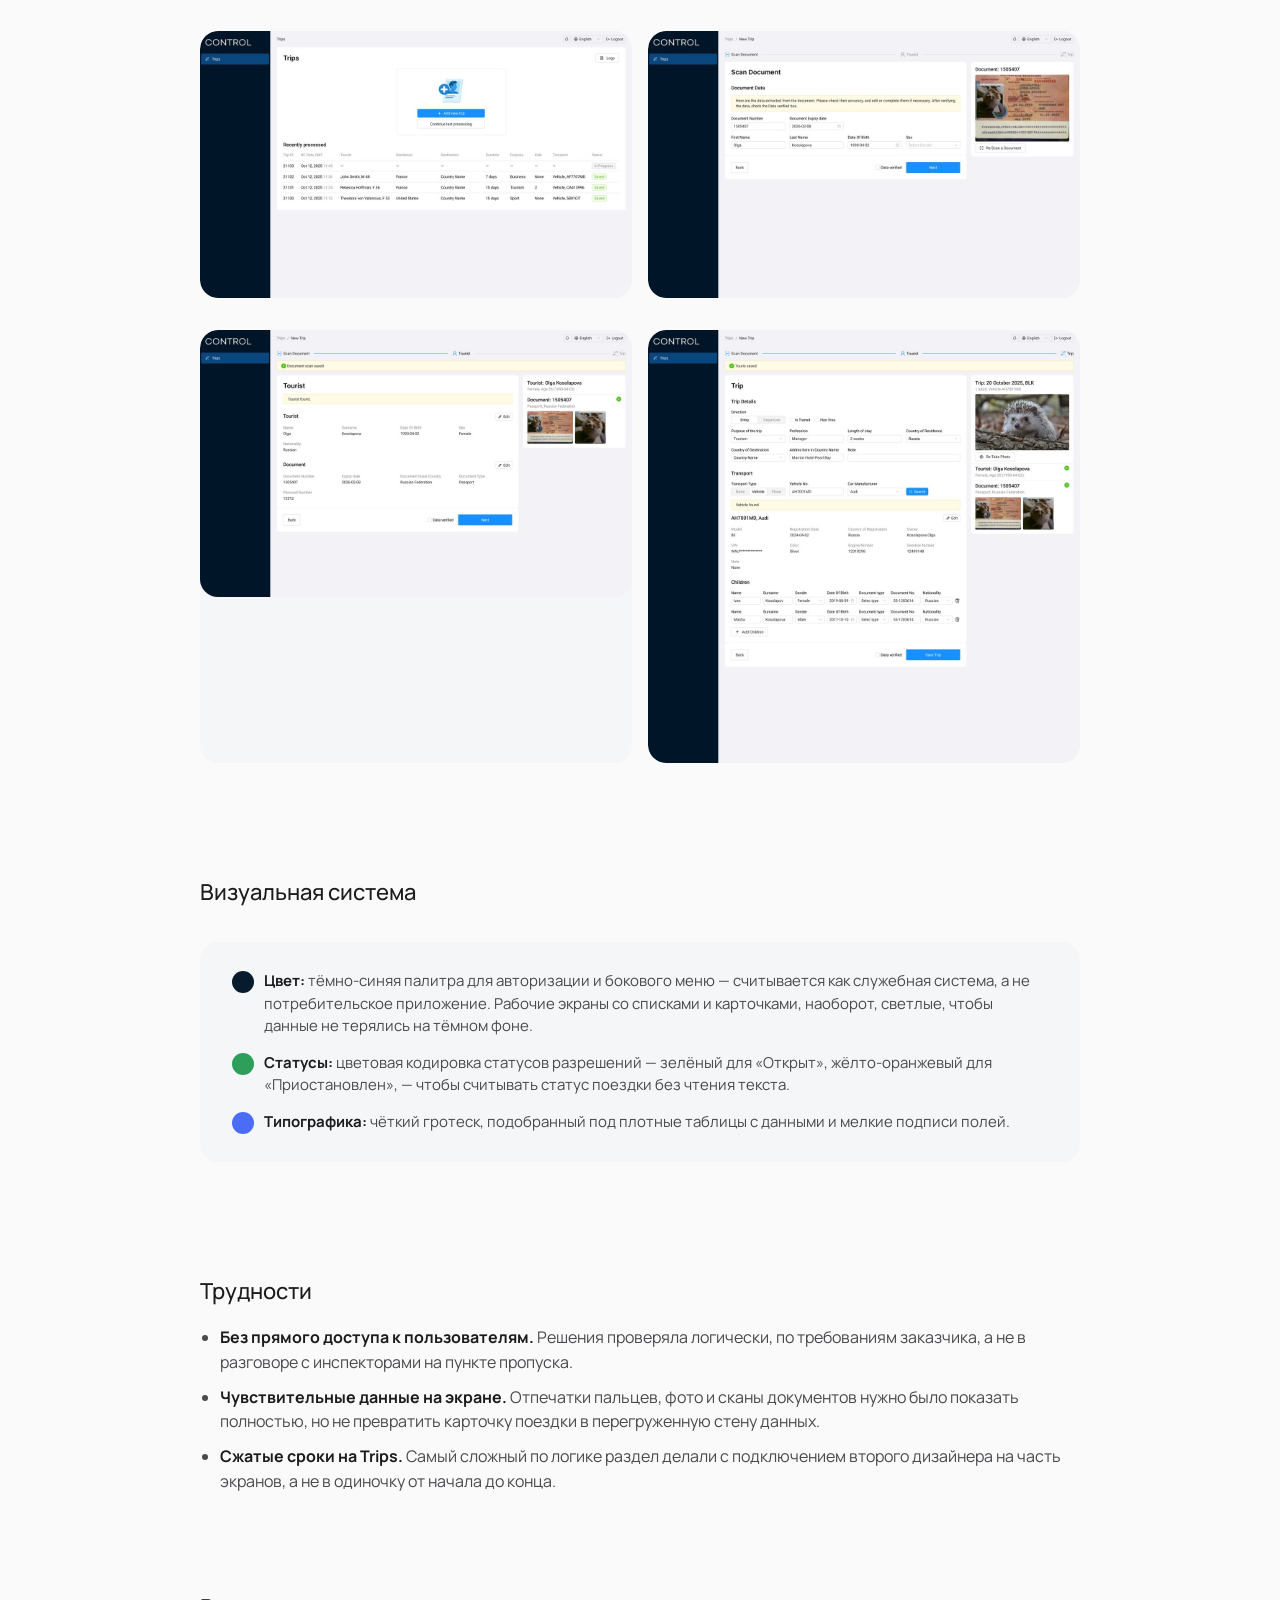
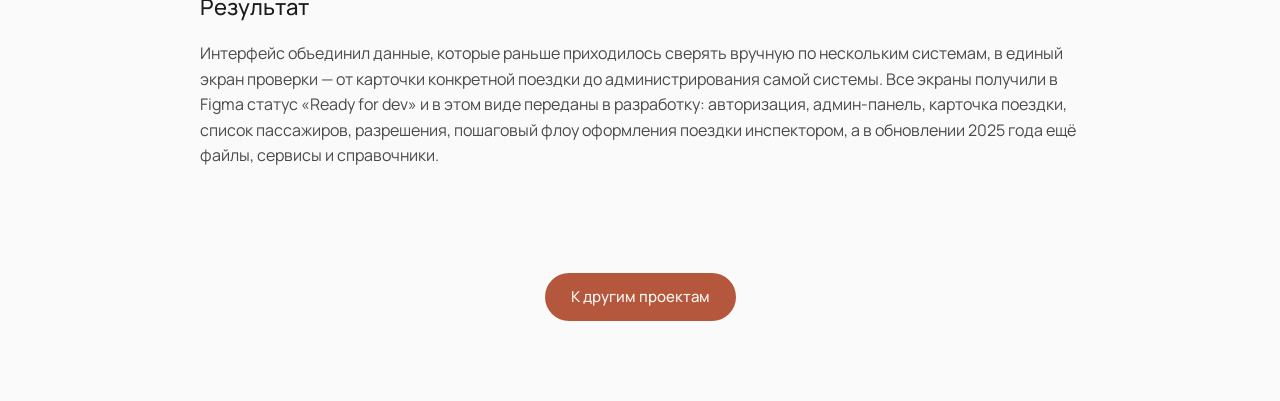
==== commit f089526c: "Просмотр скриншотов во весь экран" ====
--- a/projects/border-control.html
+++ b/projects/border-control.html
@@ -830,5 +830,6 @@
 
   </div>
 
+  <script src="../assets/lightbox.js" defer></script>
 </body>
 </html>
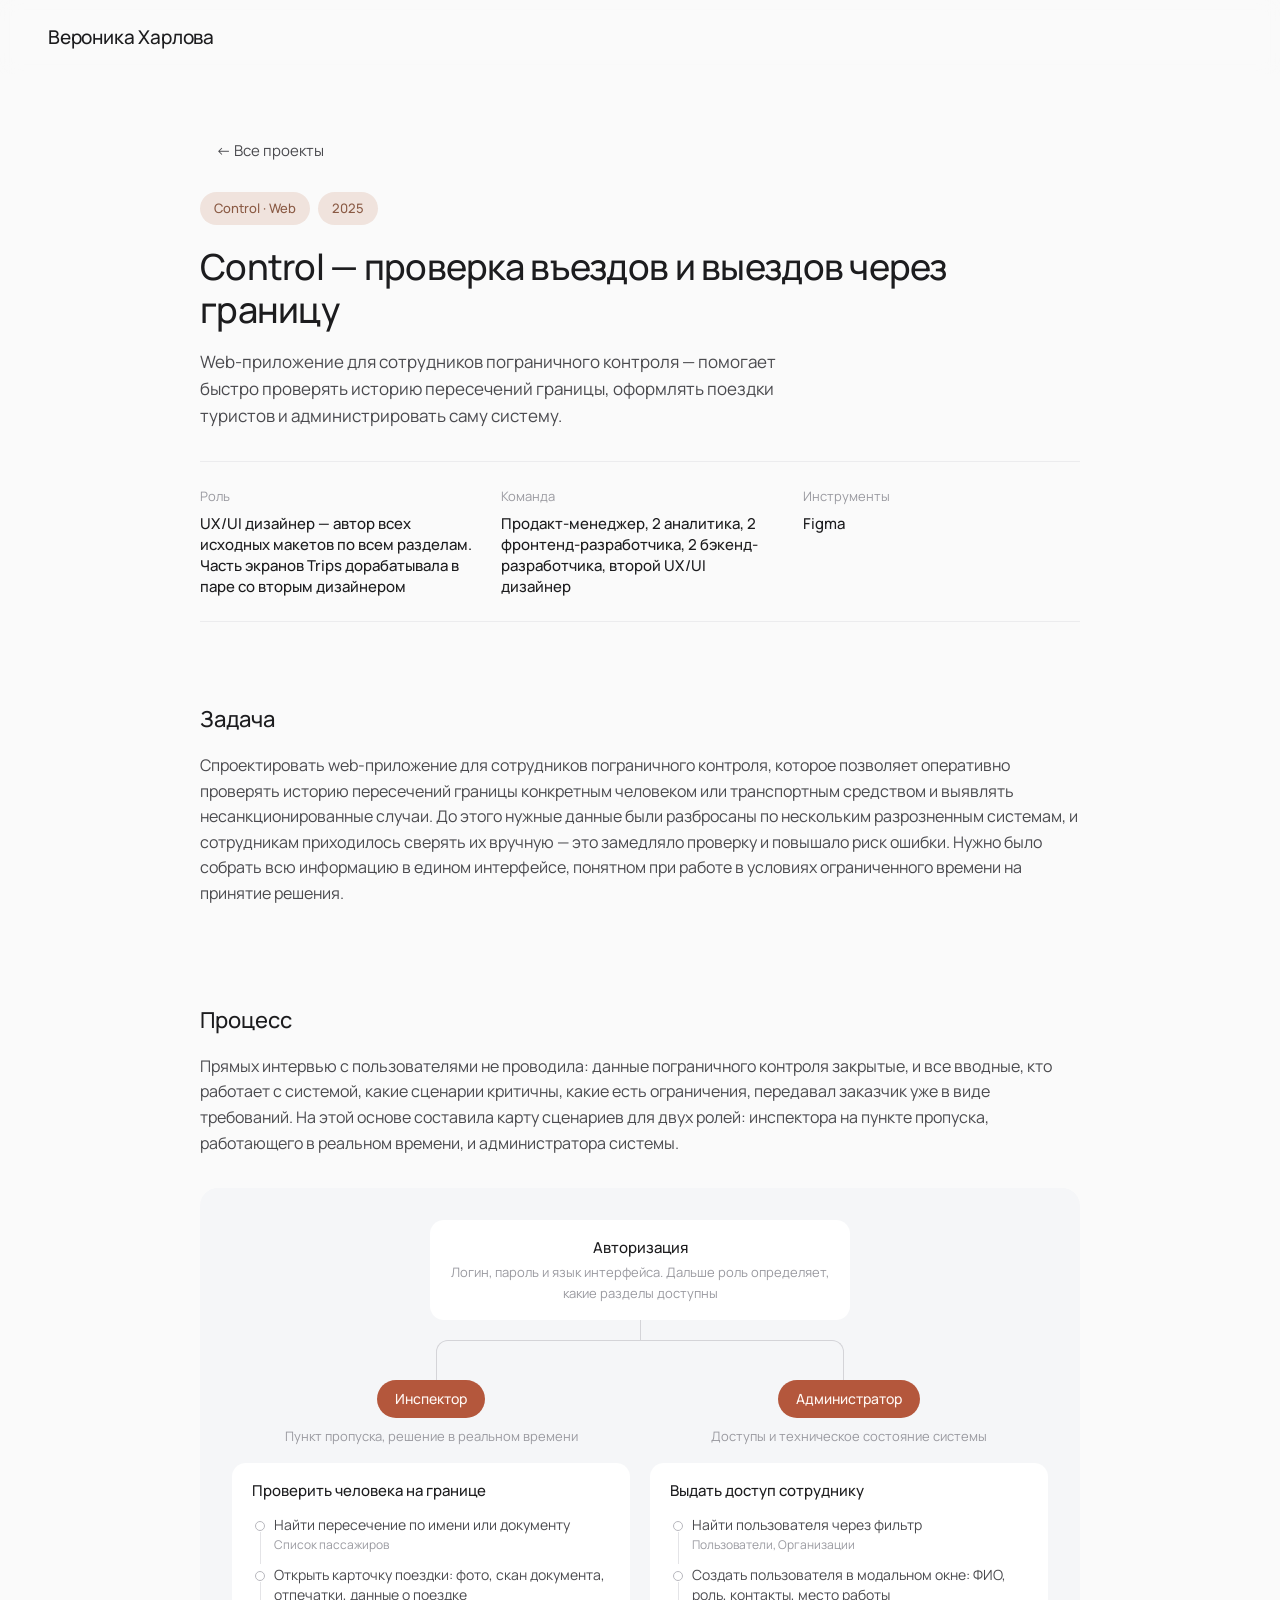
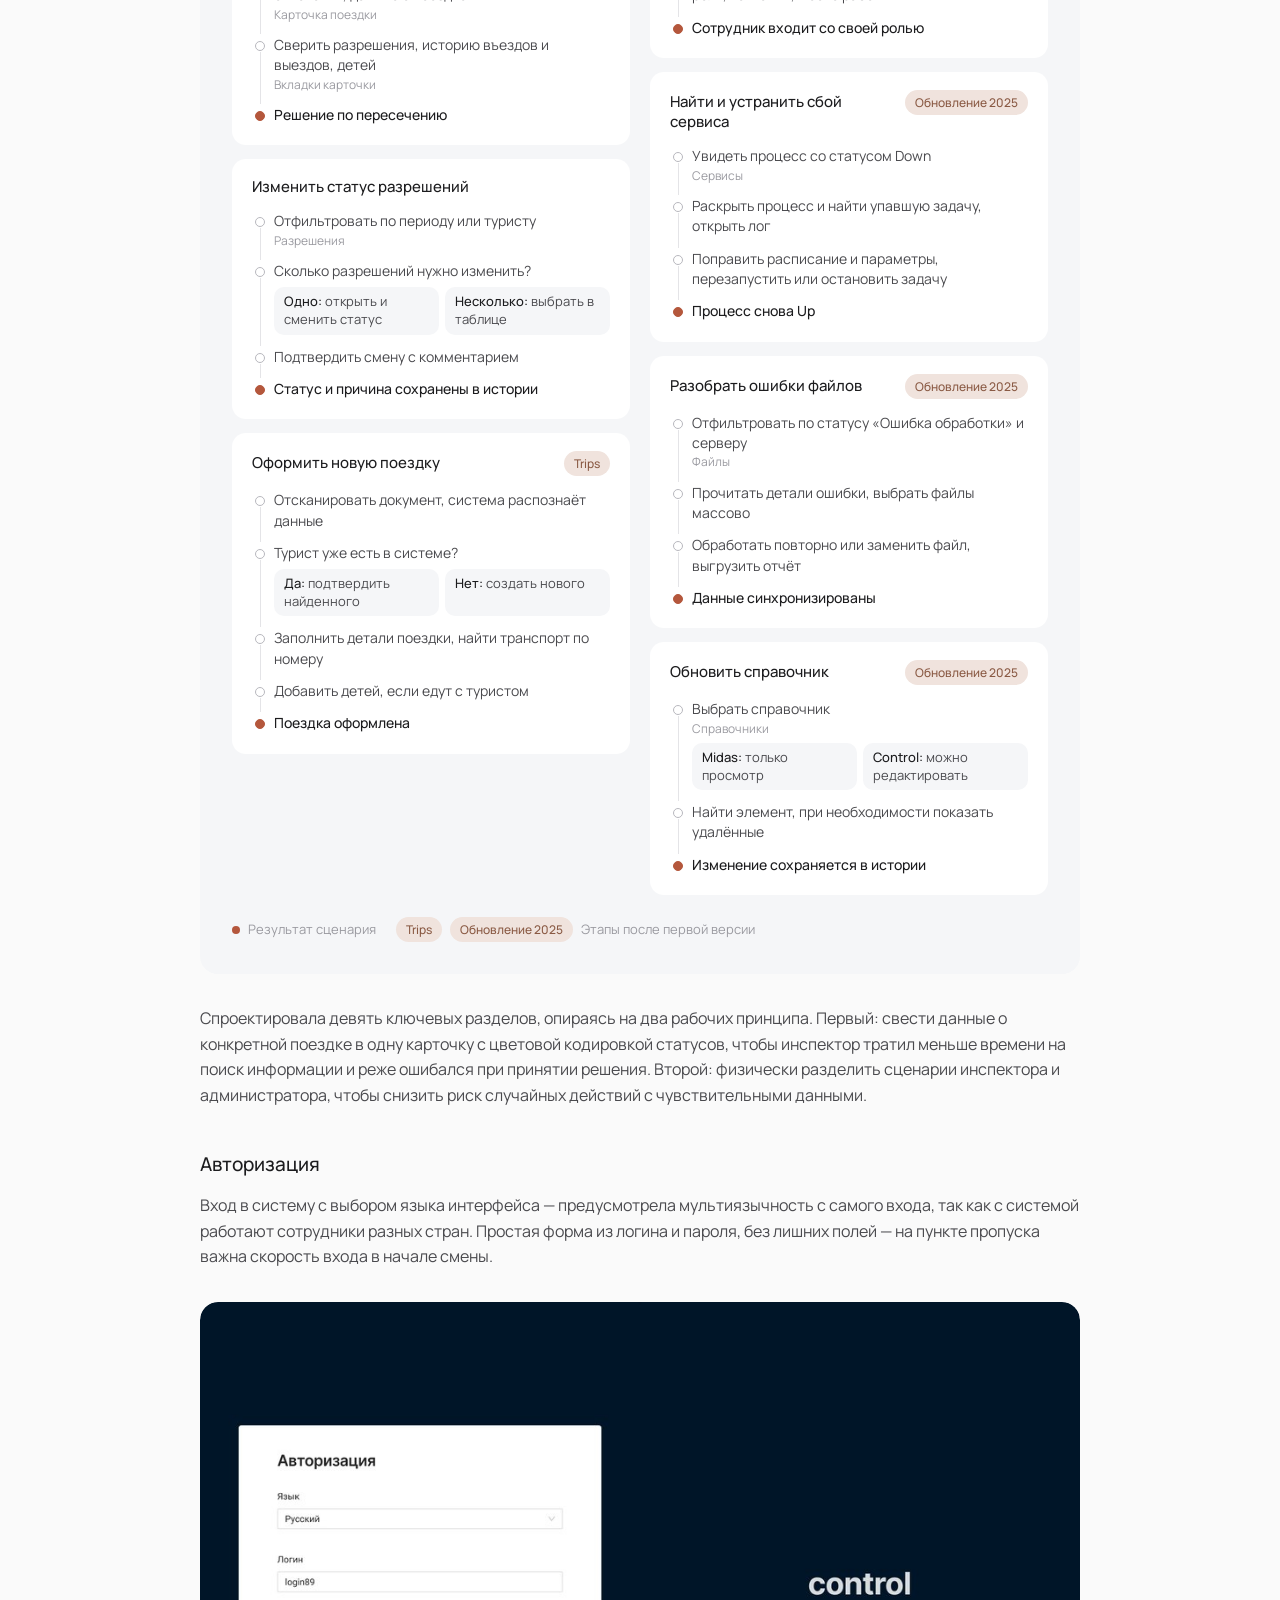
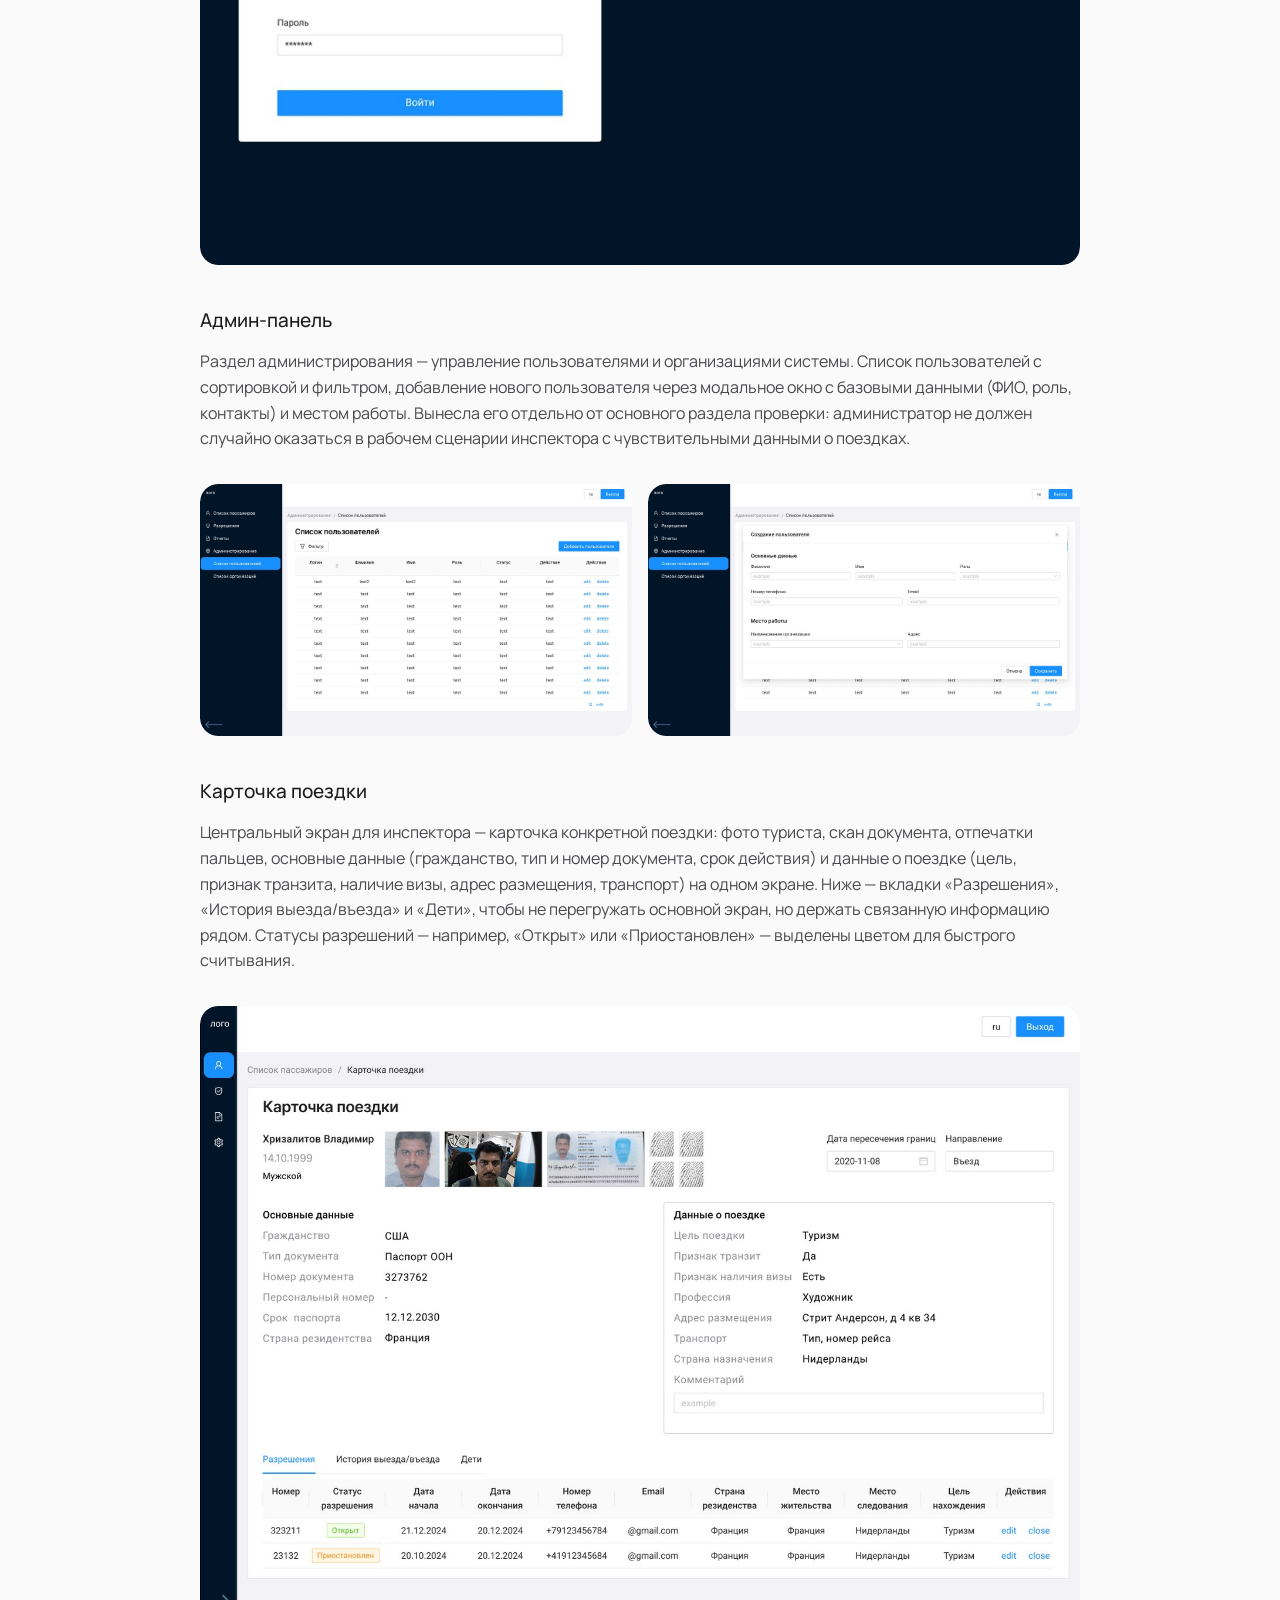
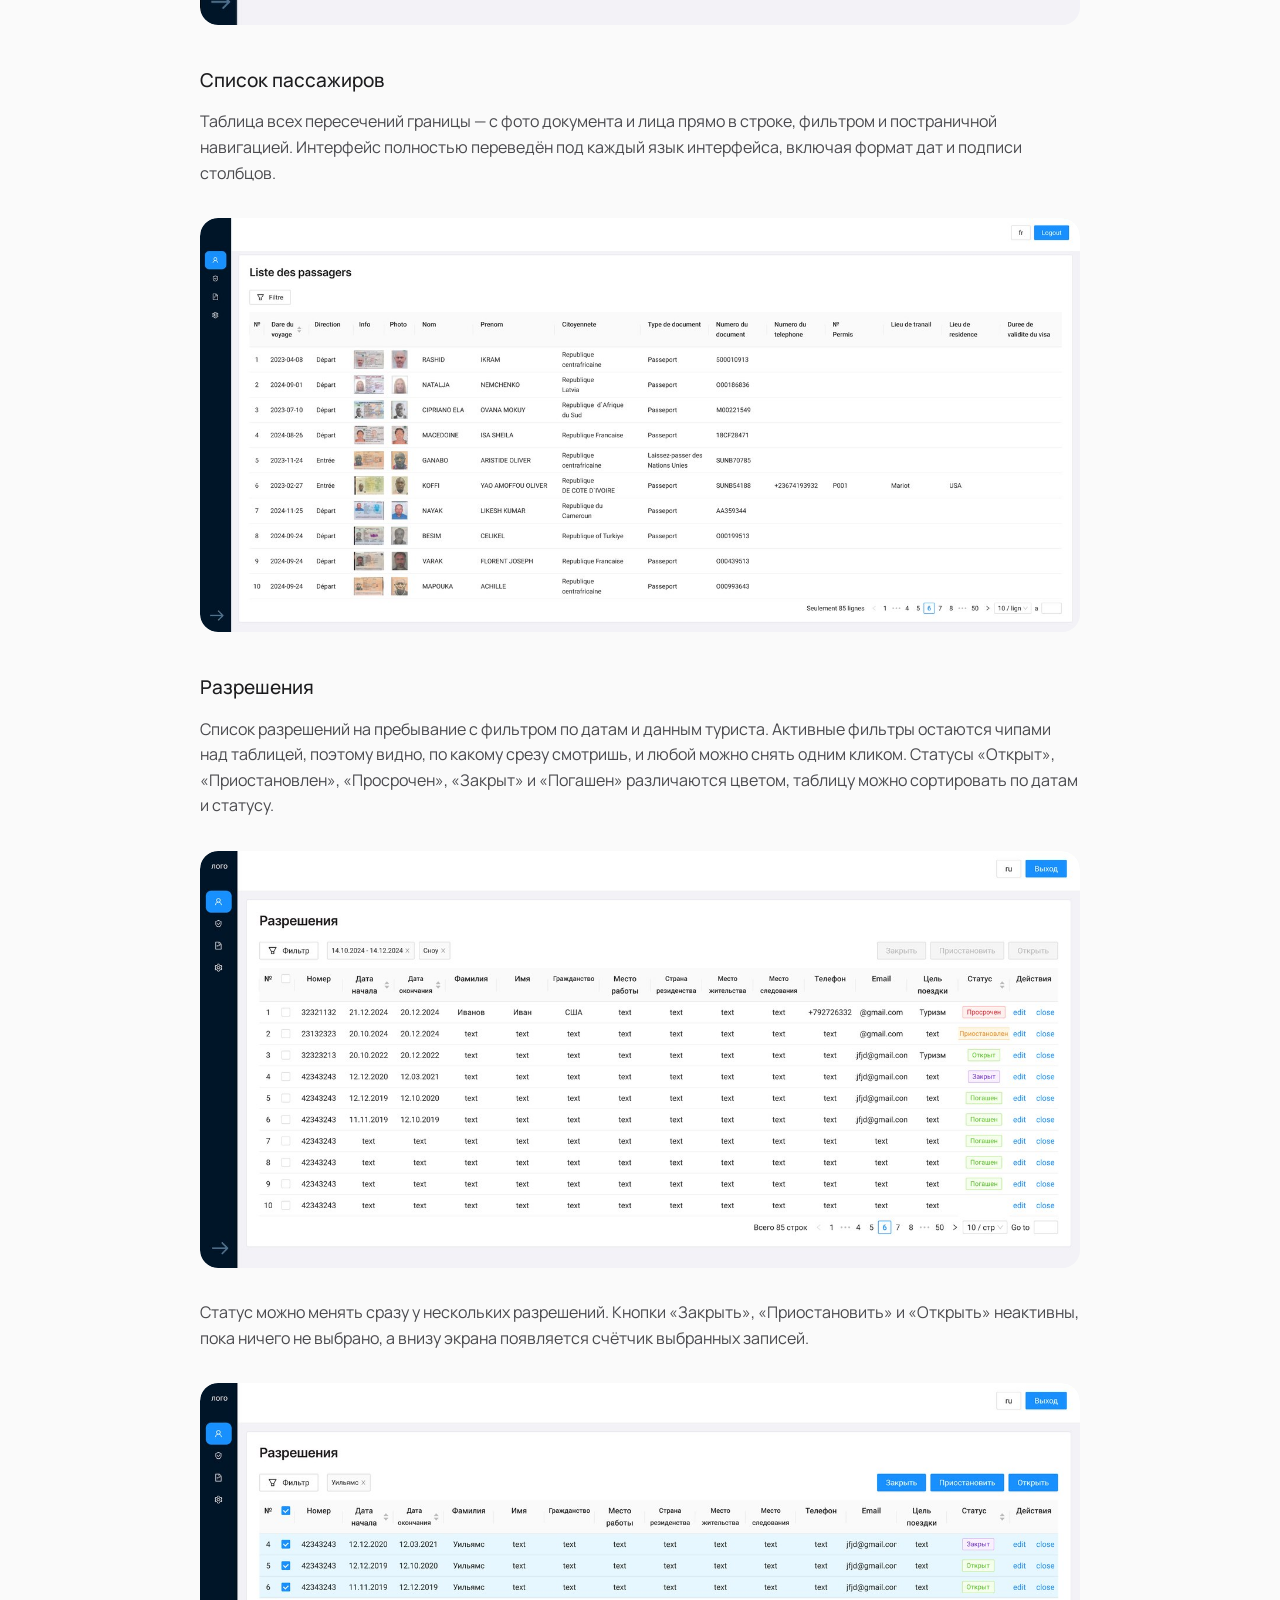
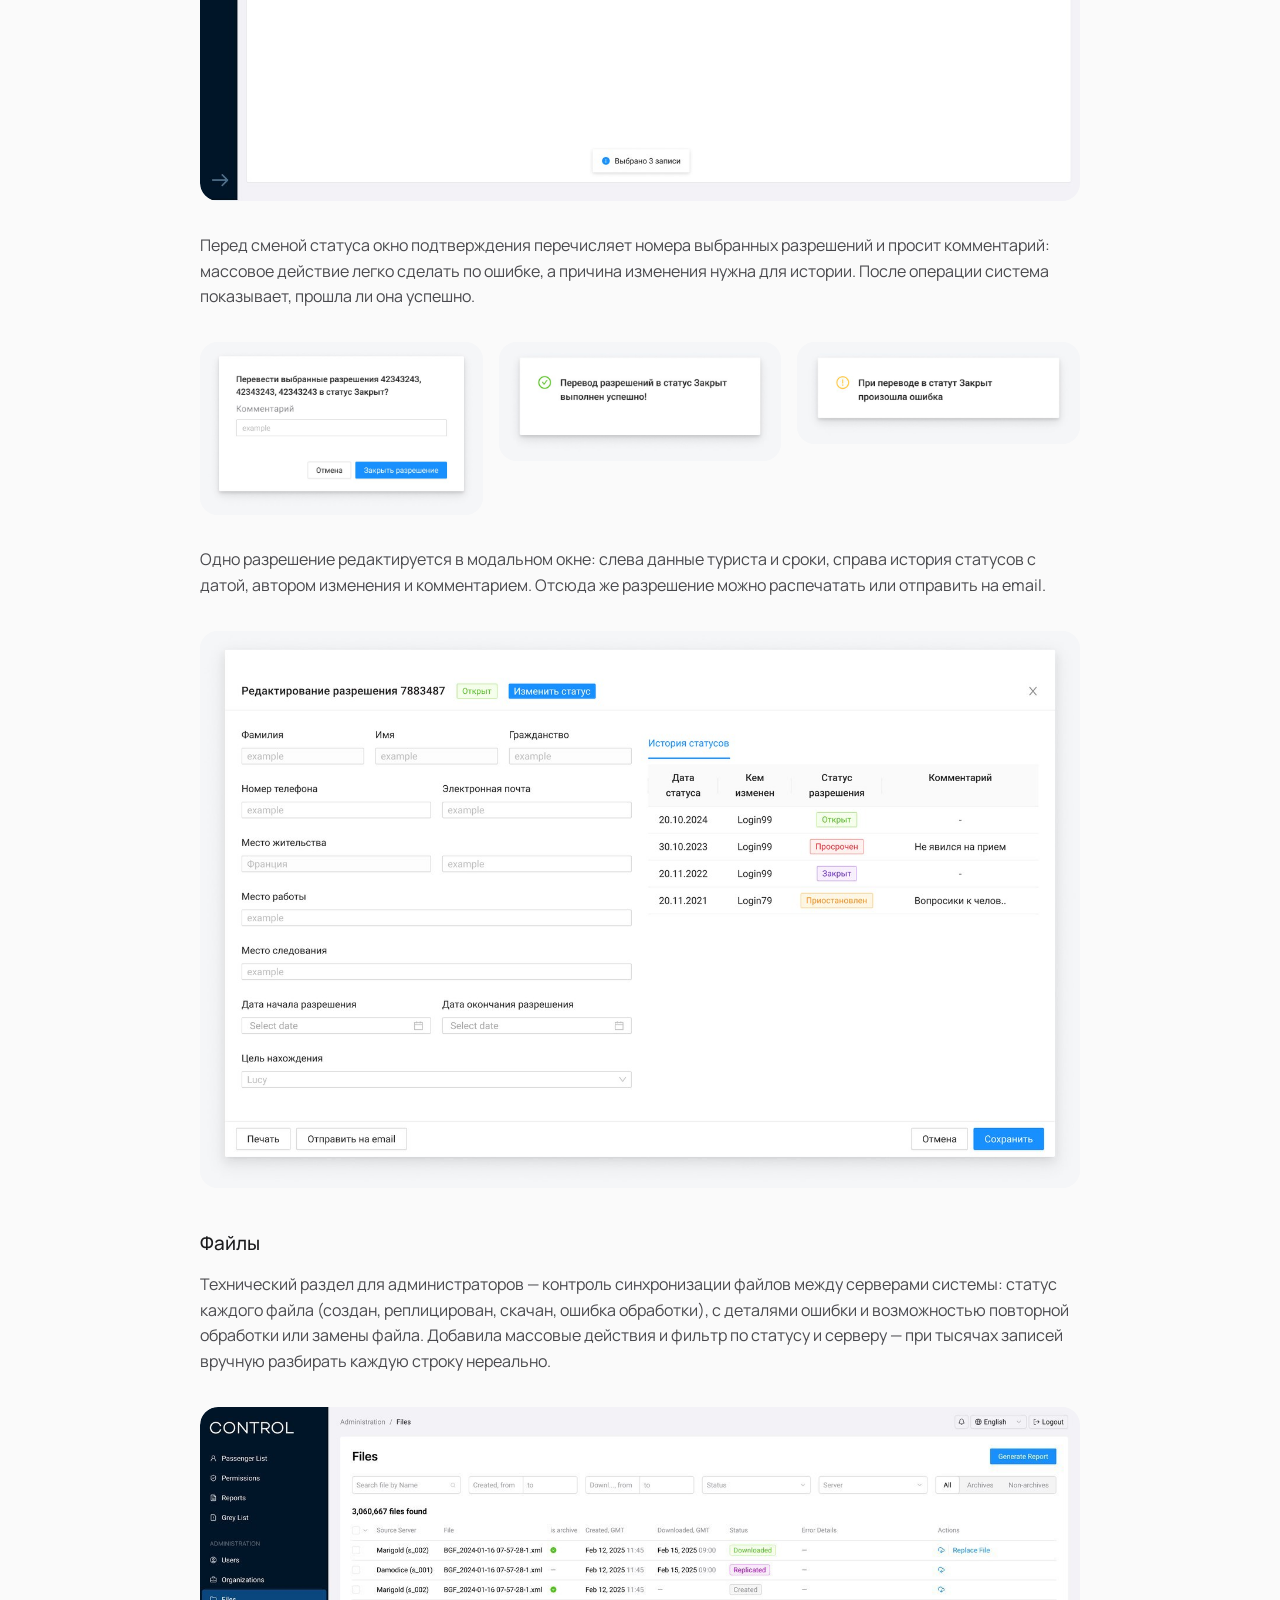
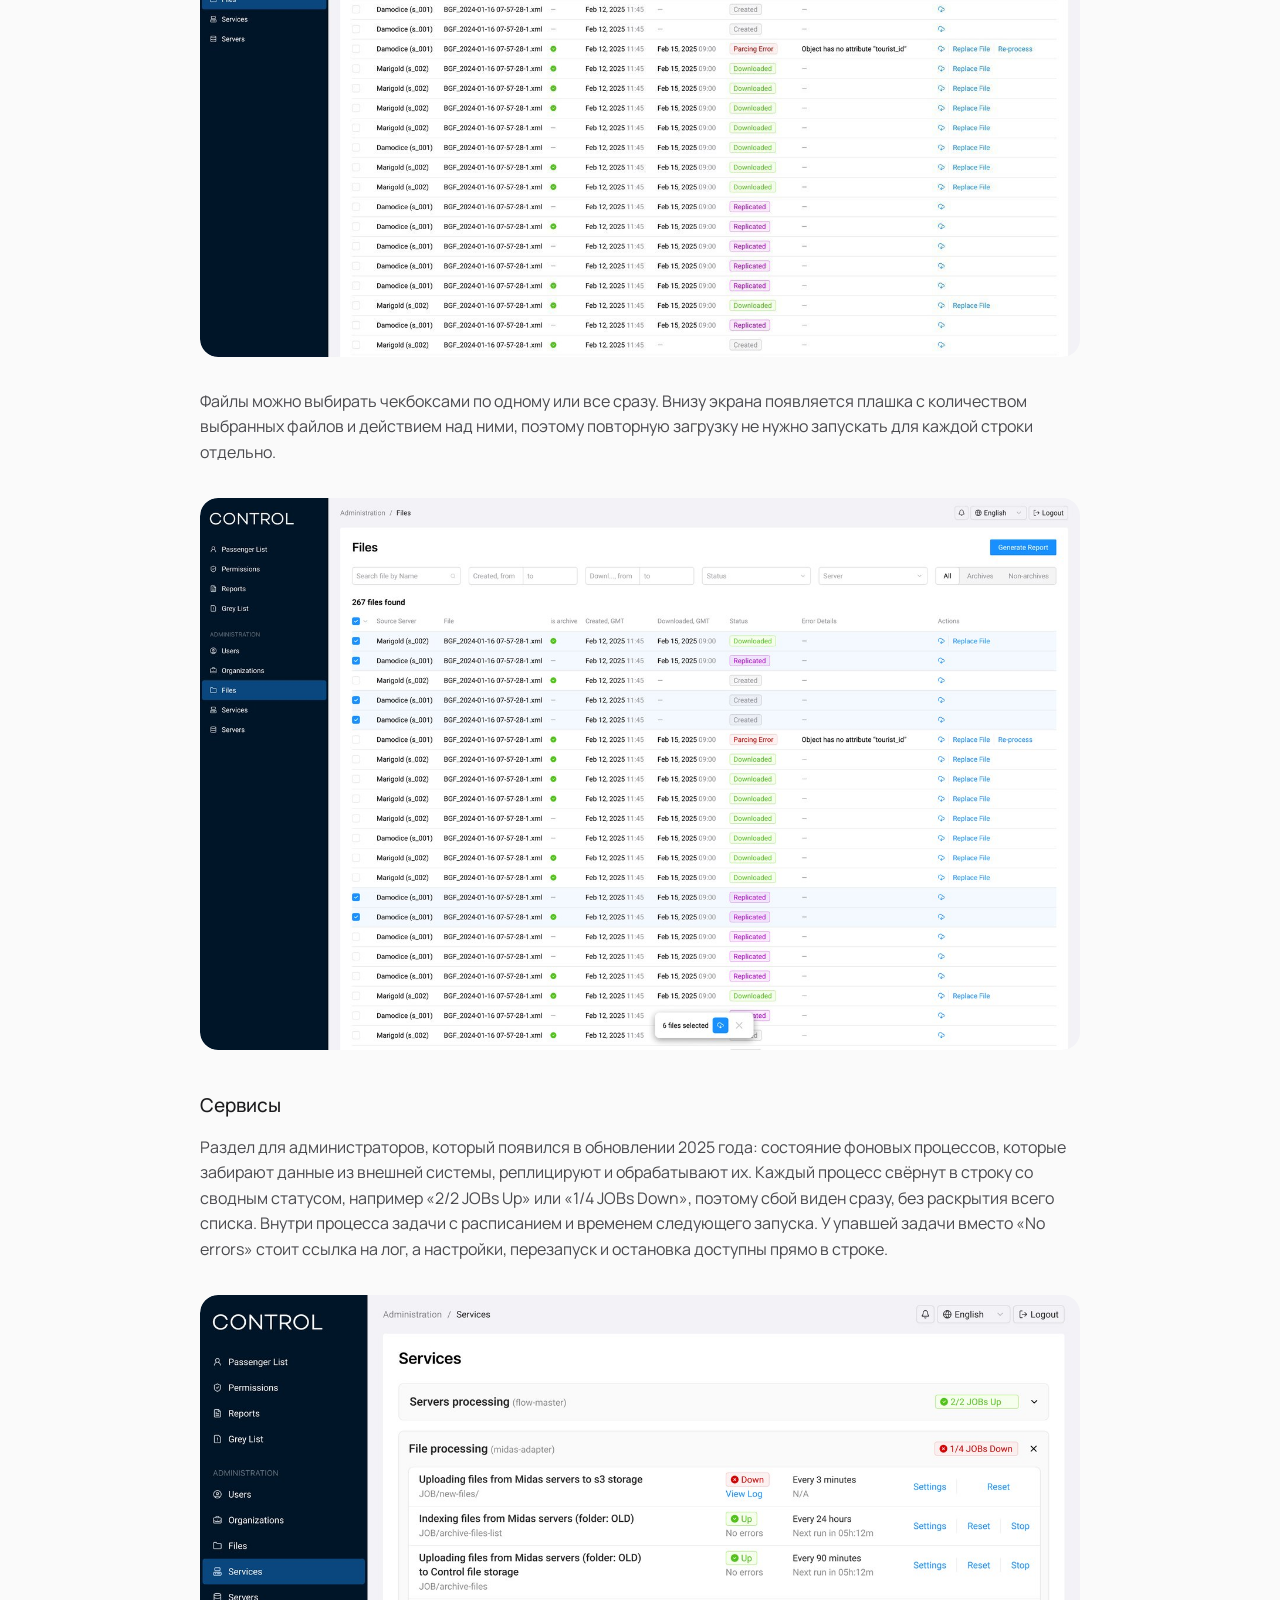
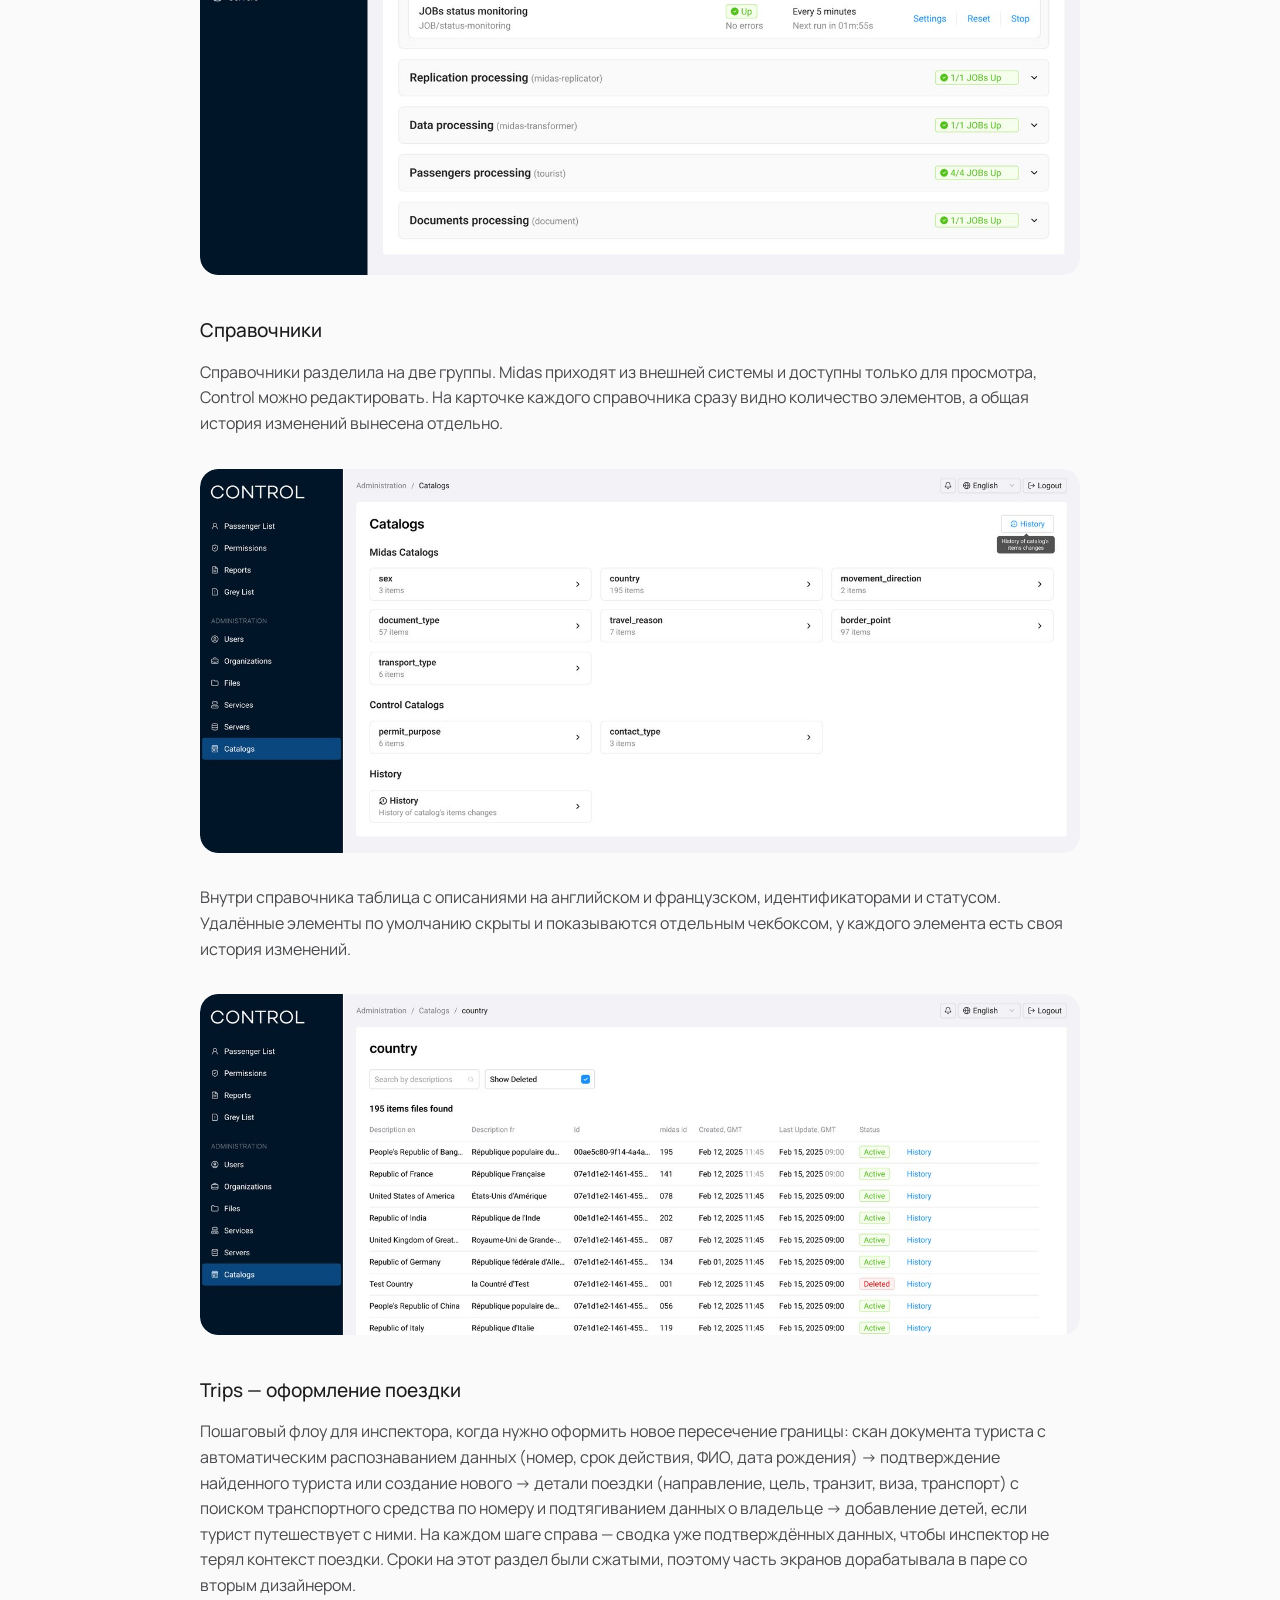
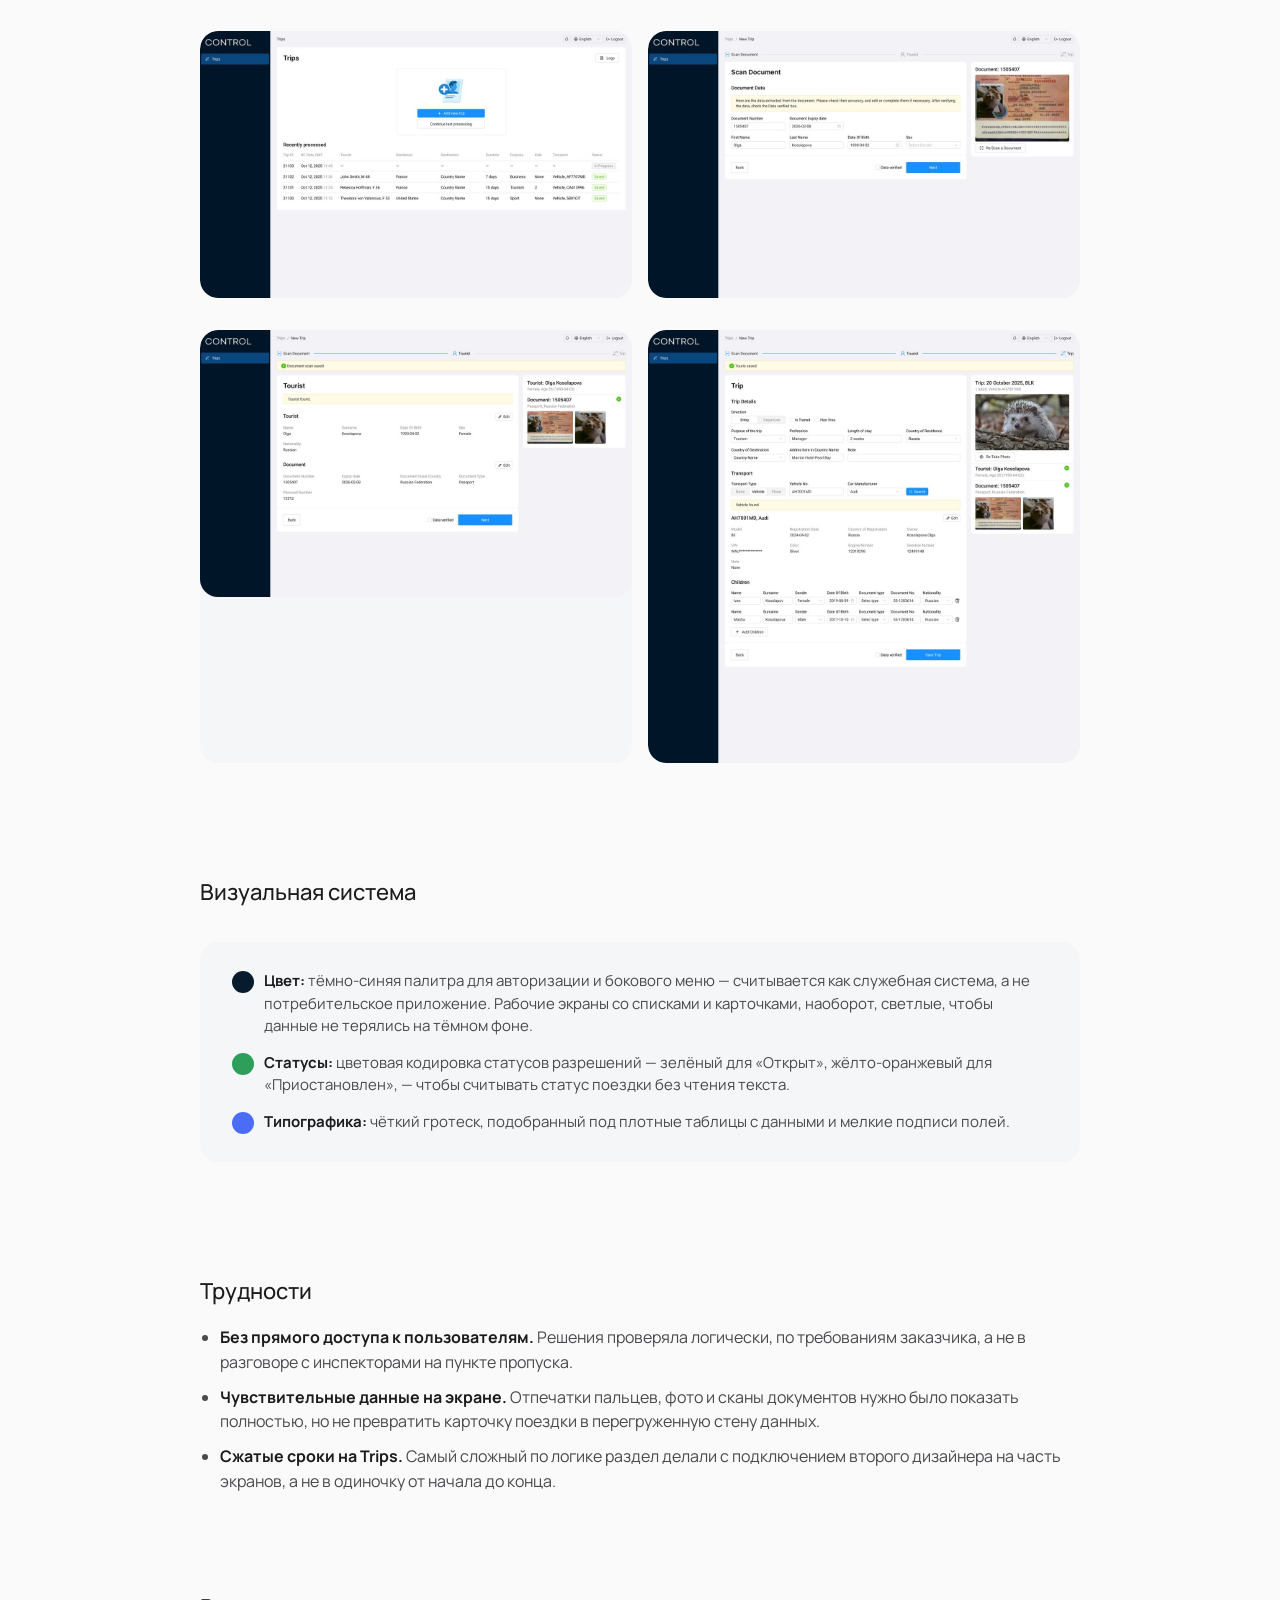
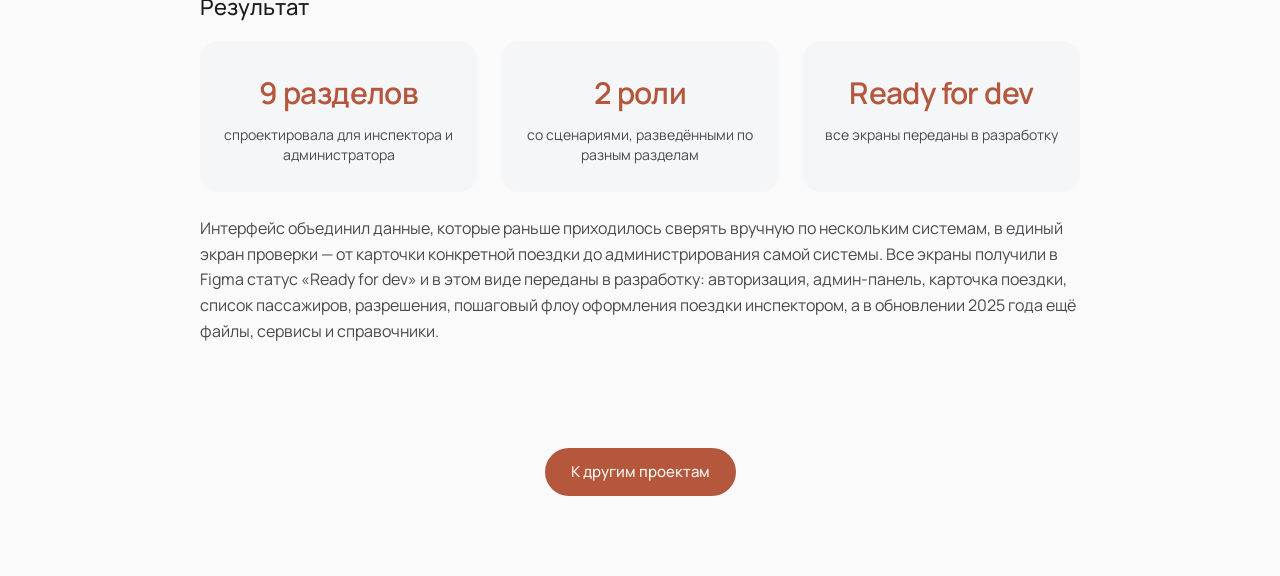
==== commit 70f38a11: "Плашки с результатами" ====
--- a/projects/border-control.html
+++ b/projects/border-control.html
@@ -5,6 +5,14 @@
 <meta name="viewport" content="width=device-width, initial-scale=1.0">
 <title>Control — проверка въездов и выездов через границу — Вероника Харлова</title>
 <meta name="description" content="Кейс: web-приложение Control для пограничного контроля — авторизация, админ-панель, карточка поездки, список пассажиров, разрешения, оформление поездки, файлы, сервисы и справочники.">
+<meta property="og:type" content="article">
+<meta property="og:locale" content="ru_RU">
+<meta property="og:site_name" content="Вероника Харлова — UX/UI дизайнер">
+<meta property="og:title" content="Control — проверка въездов и выездов через границу — Вероника Харлова">
+<meta property="og:description" content="Кейс: web-приложение Control для пограничного контроля — авторизация, админ-панель, карточка поездки, список пассажиров, разрешения, оформление поездки, файлы, сервисы и справочники.">
+<meta property="og:url" content="https://veronikakharlova.github.io/portfolio-site/projects/border-control.html">
+<meta property="og:image" content="https://veronikakharlova.github.io/portfolio-site/assets/cover-border-control.jpg">
+<meta name="twitter:card" content="summary_large_image">
 
 <link rel="preconnect" href="https://fonts.googleapis.com">
 <link rel="preconnect" href="https://fonts.gstatic.com" crossorigin>
@@ -482,7 +490,36 @@
     .smap__roles { grid-template-columns: 1fr; gap: 28px; margin-top: 24px; }
   }
 
+  .stat-grid {
+    display: grid;
+    grid-template-columns: repeat(3, 1fr);
+    gap: 24px;
+    margin: 8px 0 24px;
+  }
+
+  .stat-card {
+    background: var(--color-bg-alt);
+    border-radius: var(--radius-card);
+    padding: 28px 20px;
+    text-align: center;
+  }
+
+  .stat-card__number {
+    font-size: 30px;
+    font-weight: 600;
+    color: var(--color-accent);
+    letter-spacing: -0.02em;
+    margin-bottom: 8px;
+  }
+
+  .stat-card__label {
+    font-size: 14px;
+    color: var(--color-text-muted);
+    line-height: 1.4;
+  }
+
   @media (max-width: 640px) {
+    .stat-grid { grid-template-columns: 1fr; }
     .site-header, .container { padding-left: 20px; padding-right: 20px; }
     .case-hero__title { font-size: 28px; }
     .project-meta { grid-template-columns: repeat(2, 1fr); row-gap: 20px; }
@@ -821,6 +858,20 @@
 
     <section class="case-section">
       <h2 class="case-section__title">Результат</h2>
+      <div class="stat-grid">
+        <div class="stat-card">
+          <div class="stat-card__number">9 разделов</div>
+          <div class="stat-card__label">спроектировала для инспектора и администратора</div>
+        </div>
+        <div class="stat-card">
+          <div class="stat-card__number">2 роли</div>
+          <div class="stat-card__label">со сценариями, разведёнными по разным разделам</div>
+        </div>
+        <div class="stat-card">
+          <div class="stat-card__number">Ready for dev</div>
+          <div class="stat-card__label">все экраны переданы в разработку</div>
+        </div>
+      </div>
       <p>Интерфейс объединил данные, которые раньше приходилось сверять вручную по нескольким системам, в единый экран проверки — от карточки конкретной поездки до администрирования самой системы. Все экраны получили в Figma статус «Ready for dev» и в этом виде переданы в разработку: авторизация, админ-панель, карточка поездки, список пассажиров, разрешения, пошаговый флоу оформления поездки инспектором, а в обновлении 2025 года ещё файлы, сервисы и справочники.</p>
     </section>
 
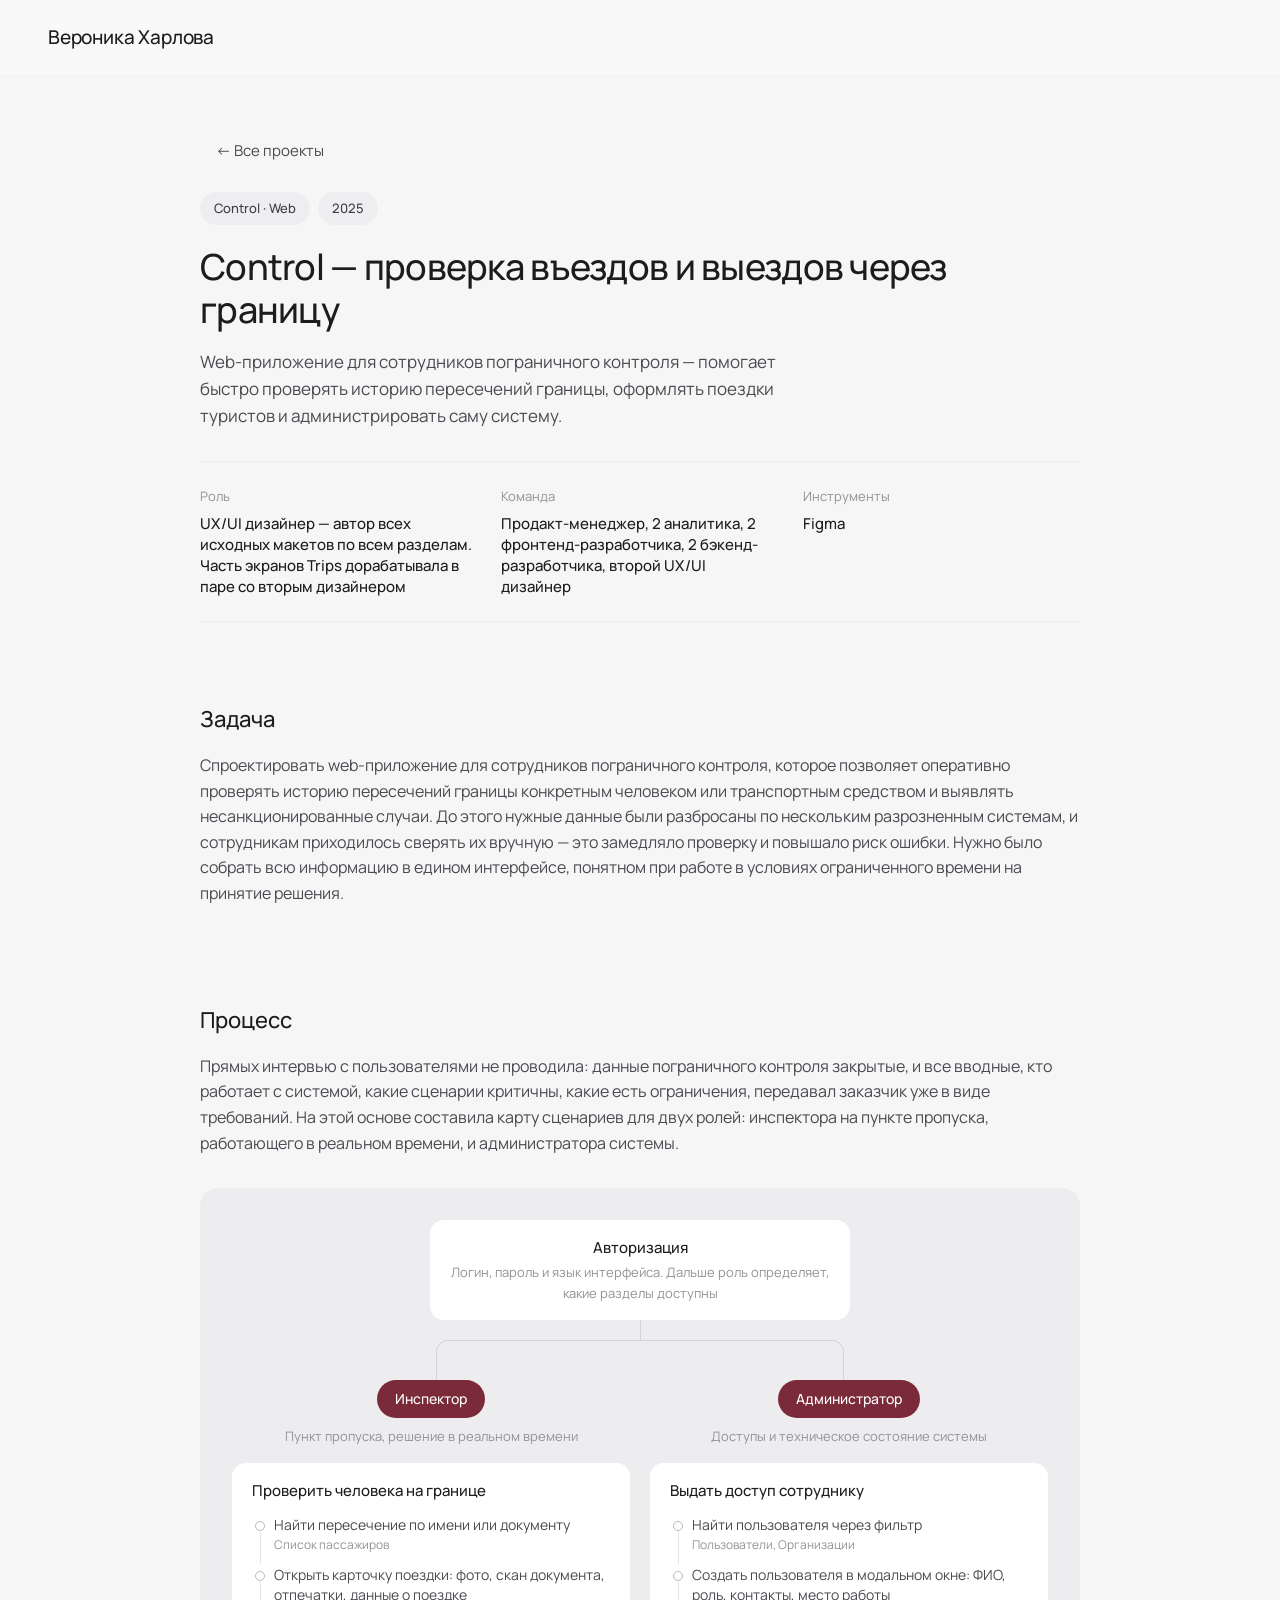
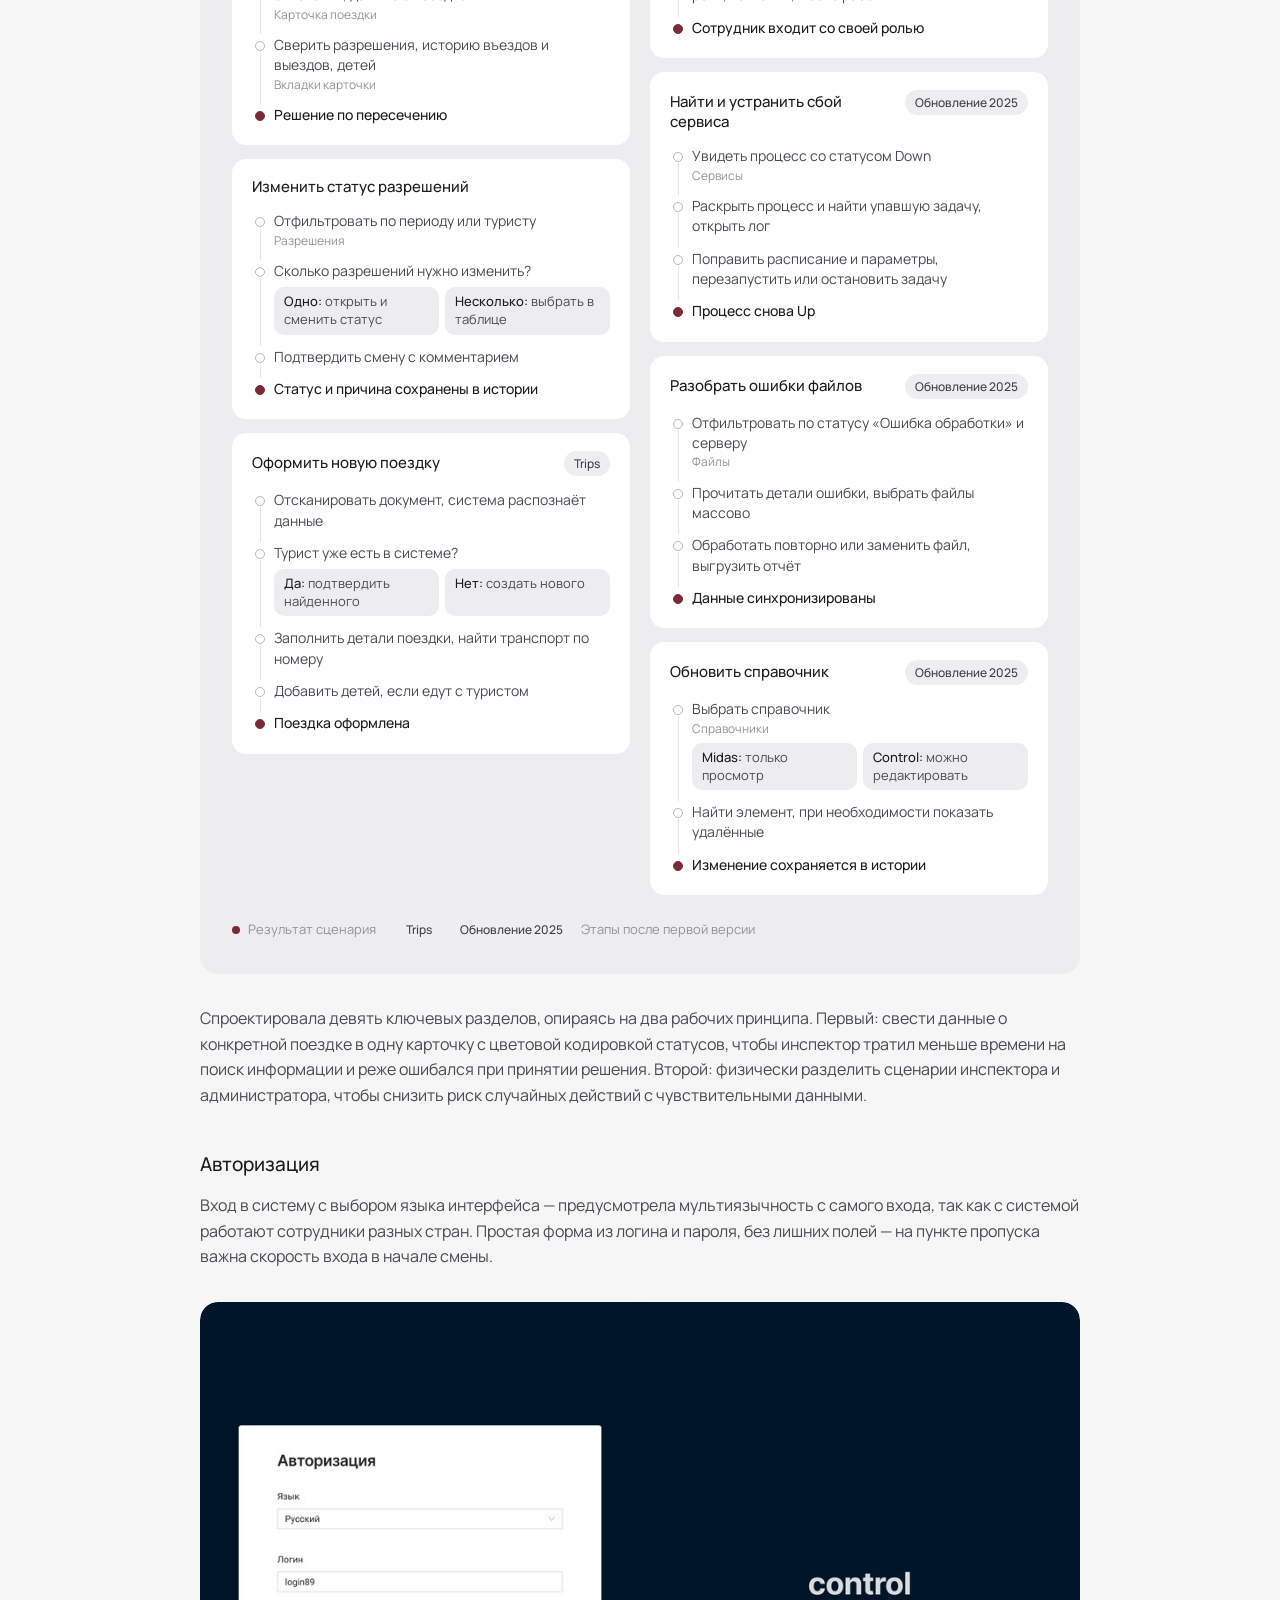
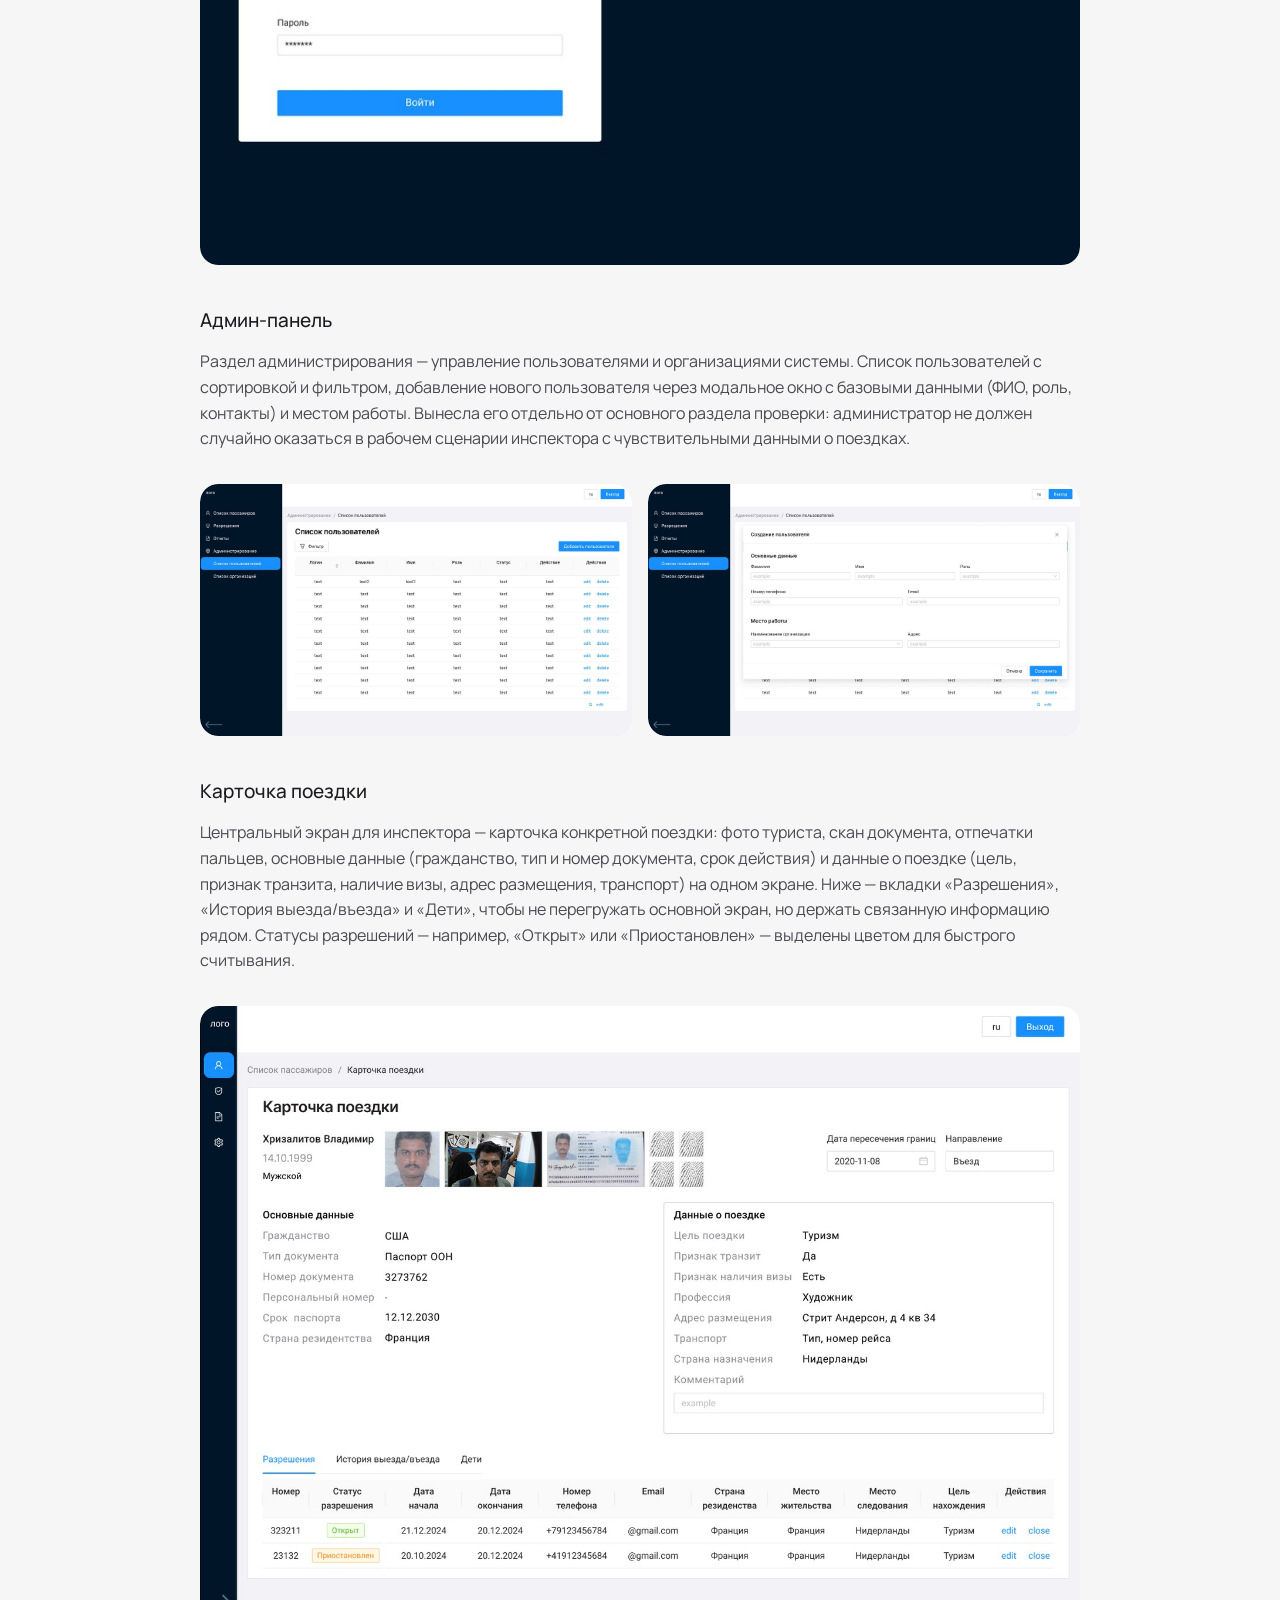
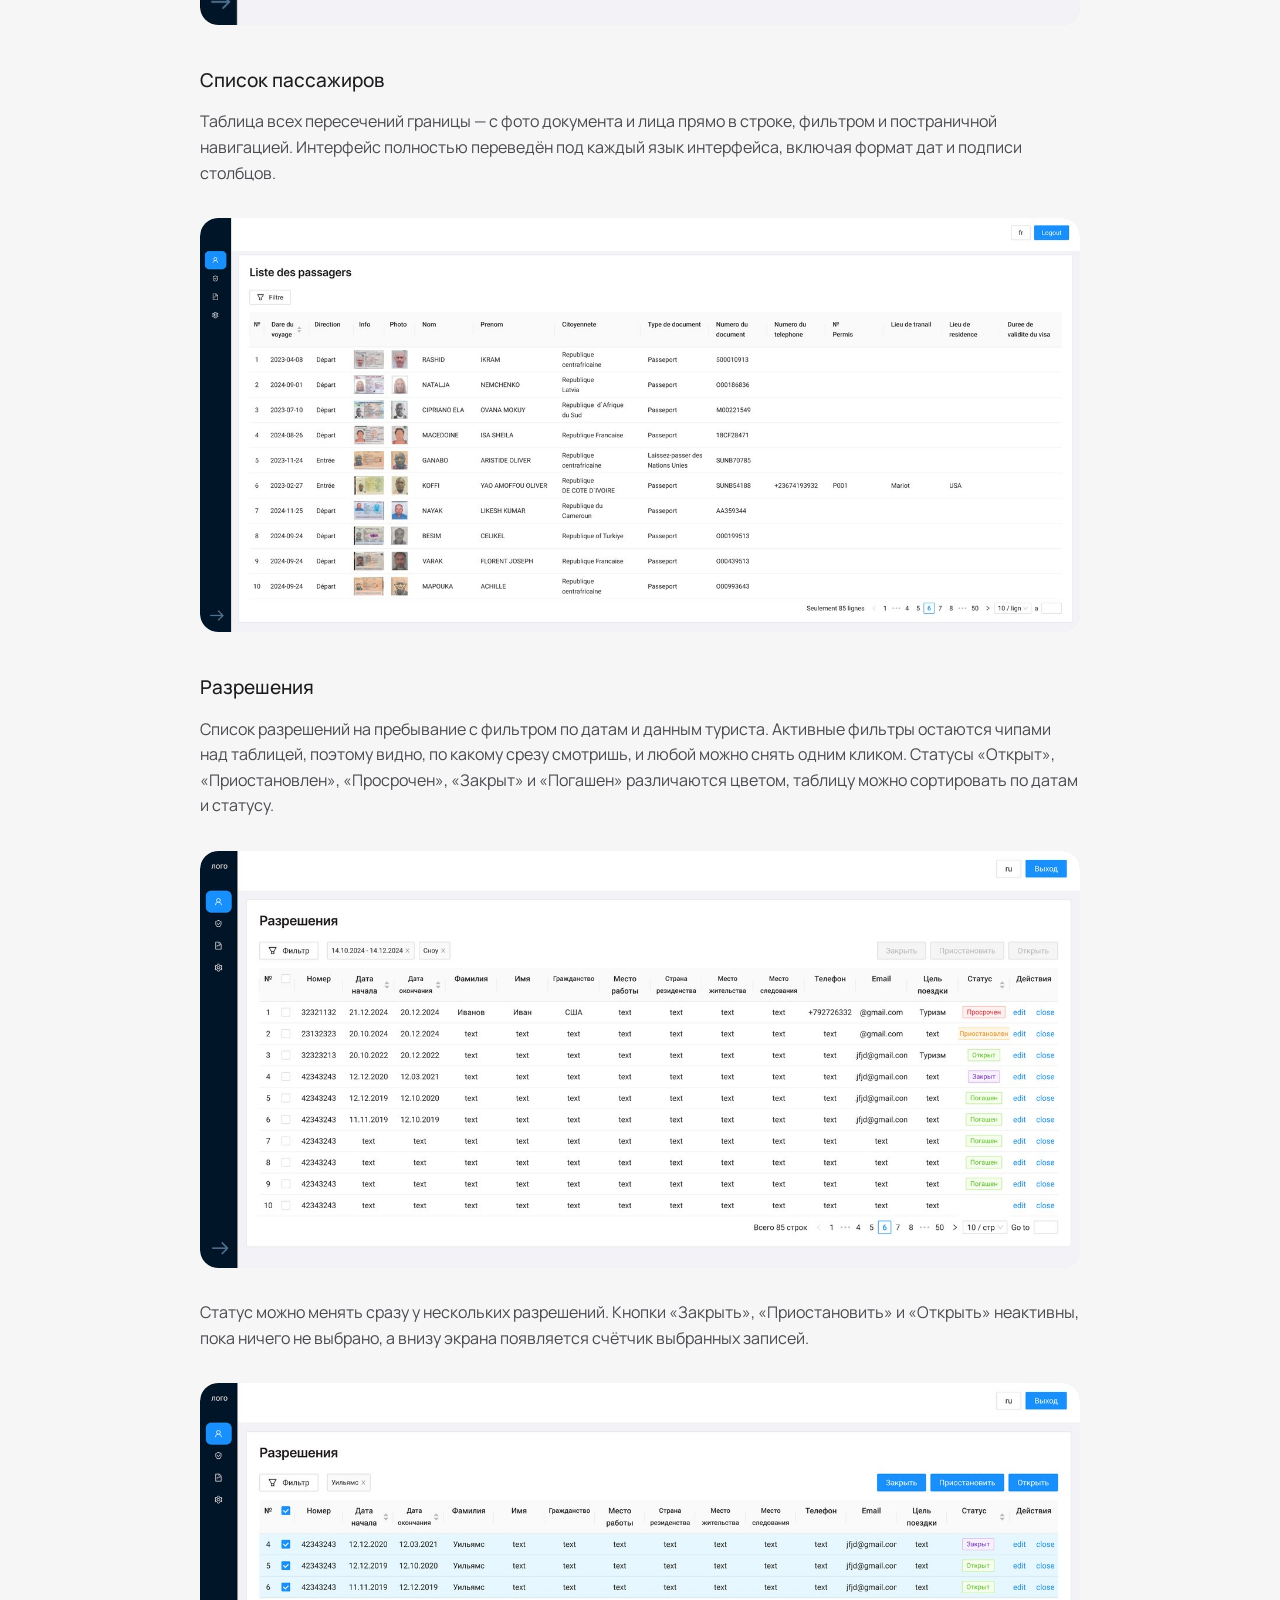
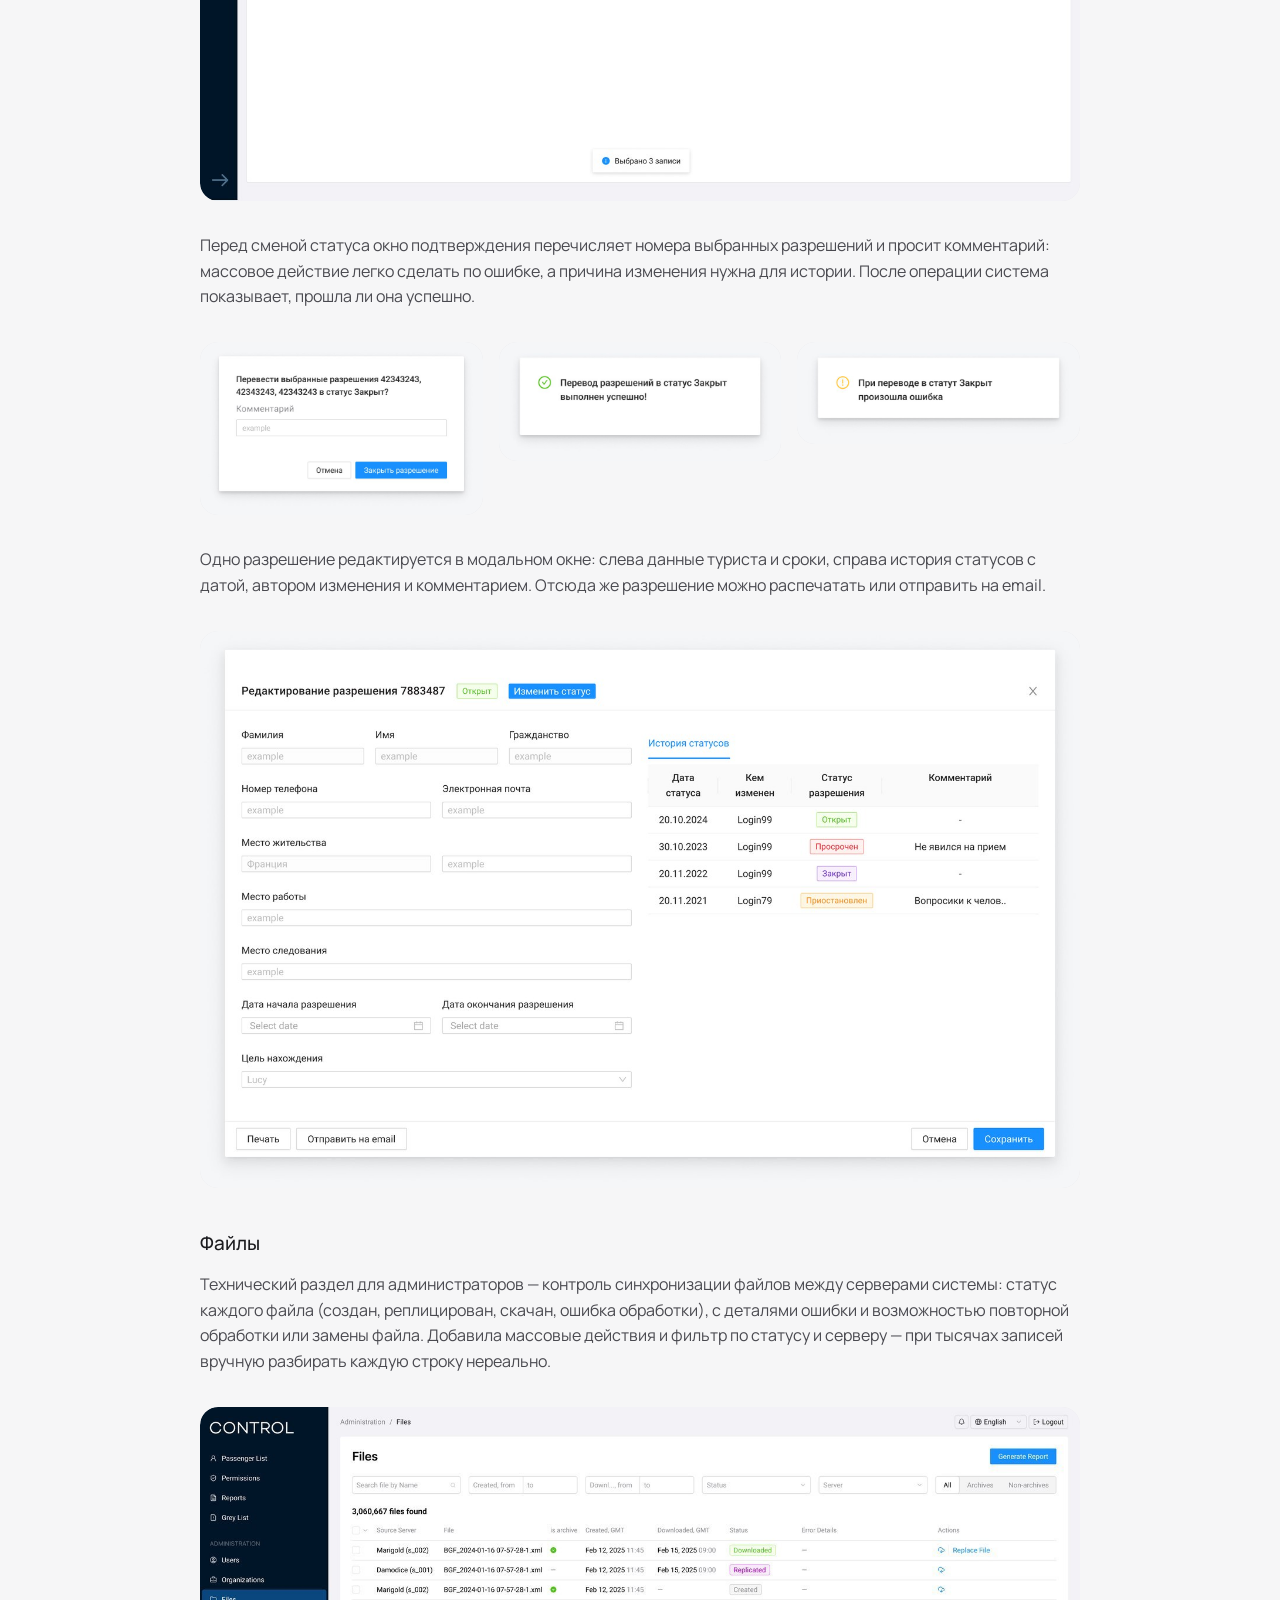
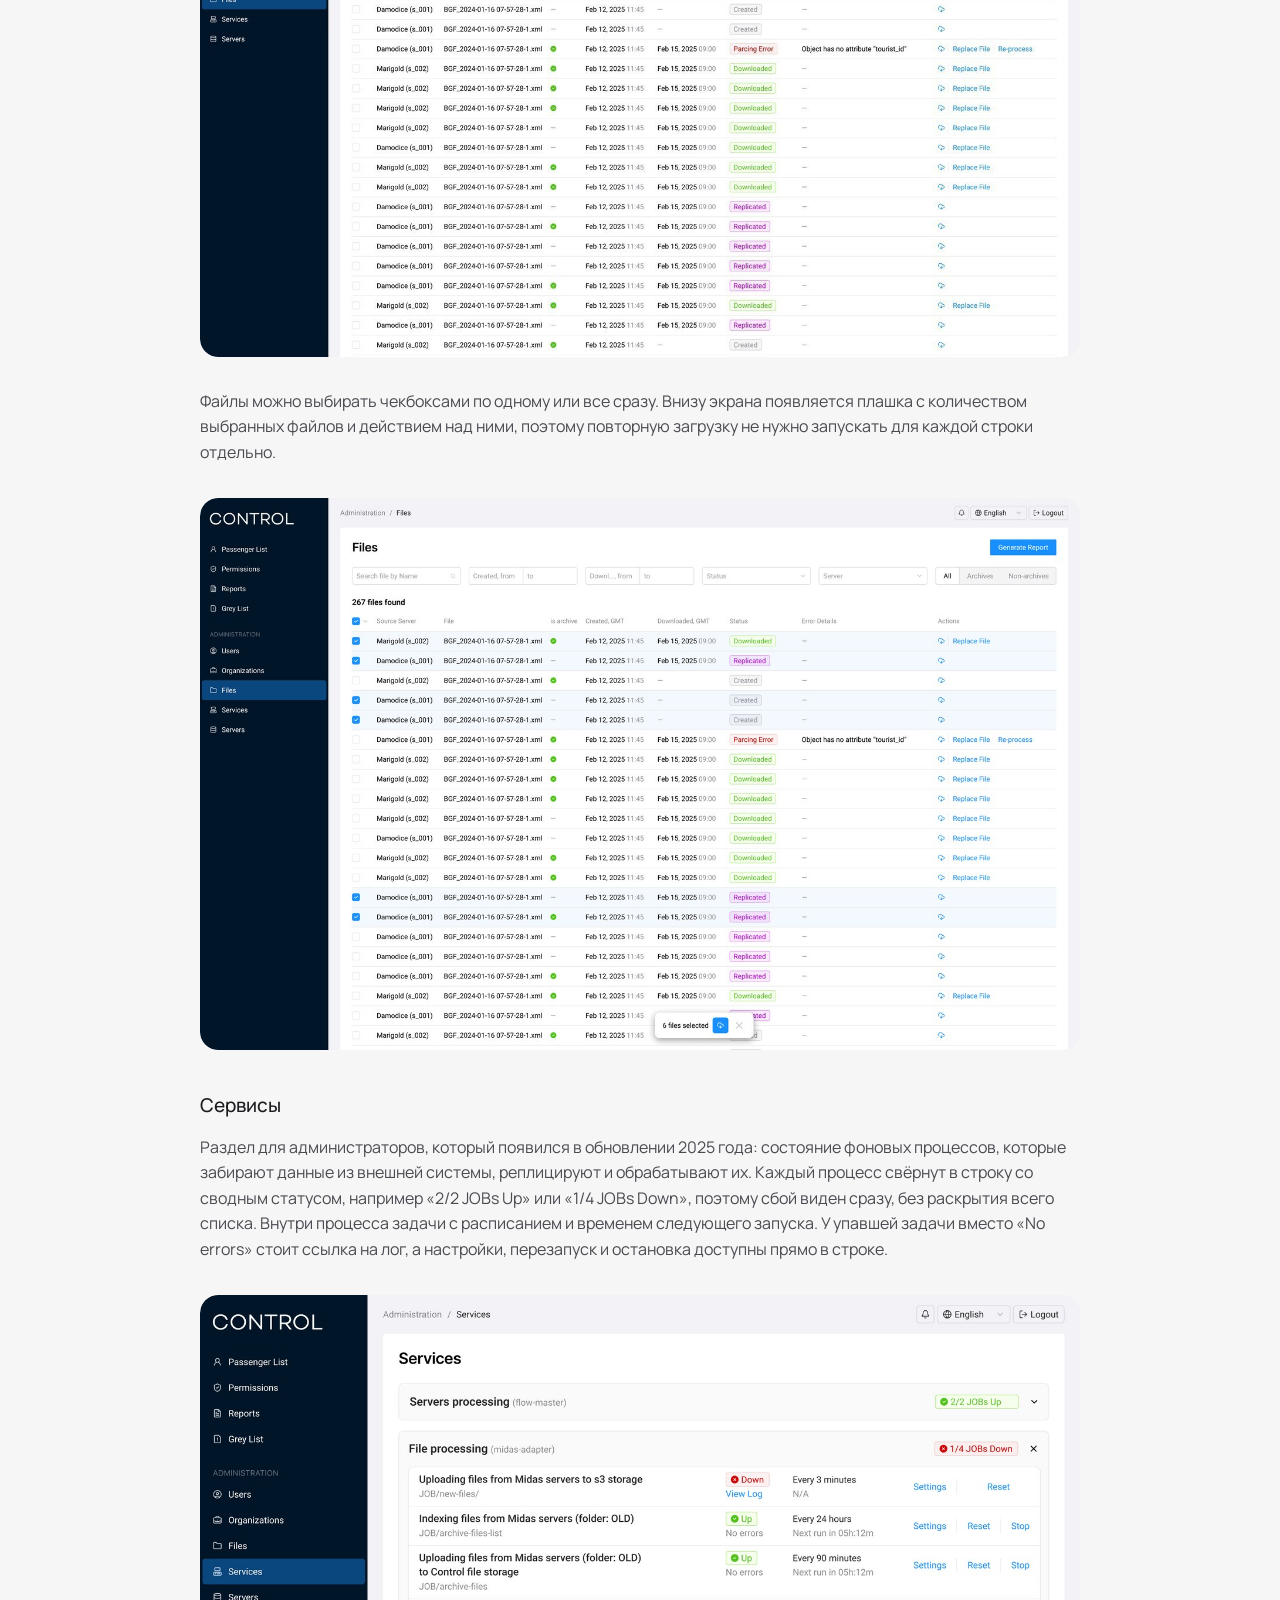
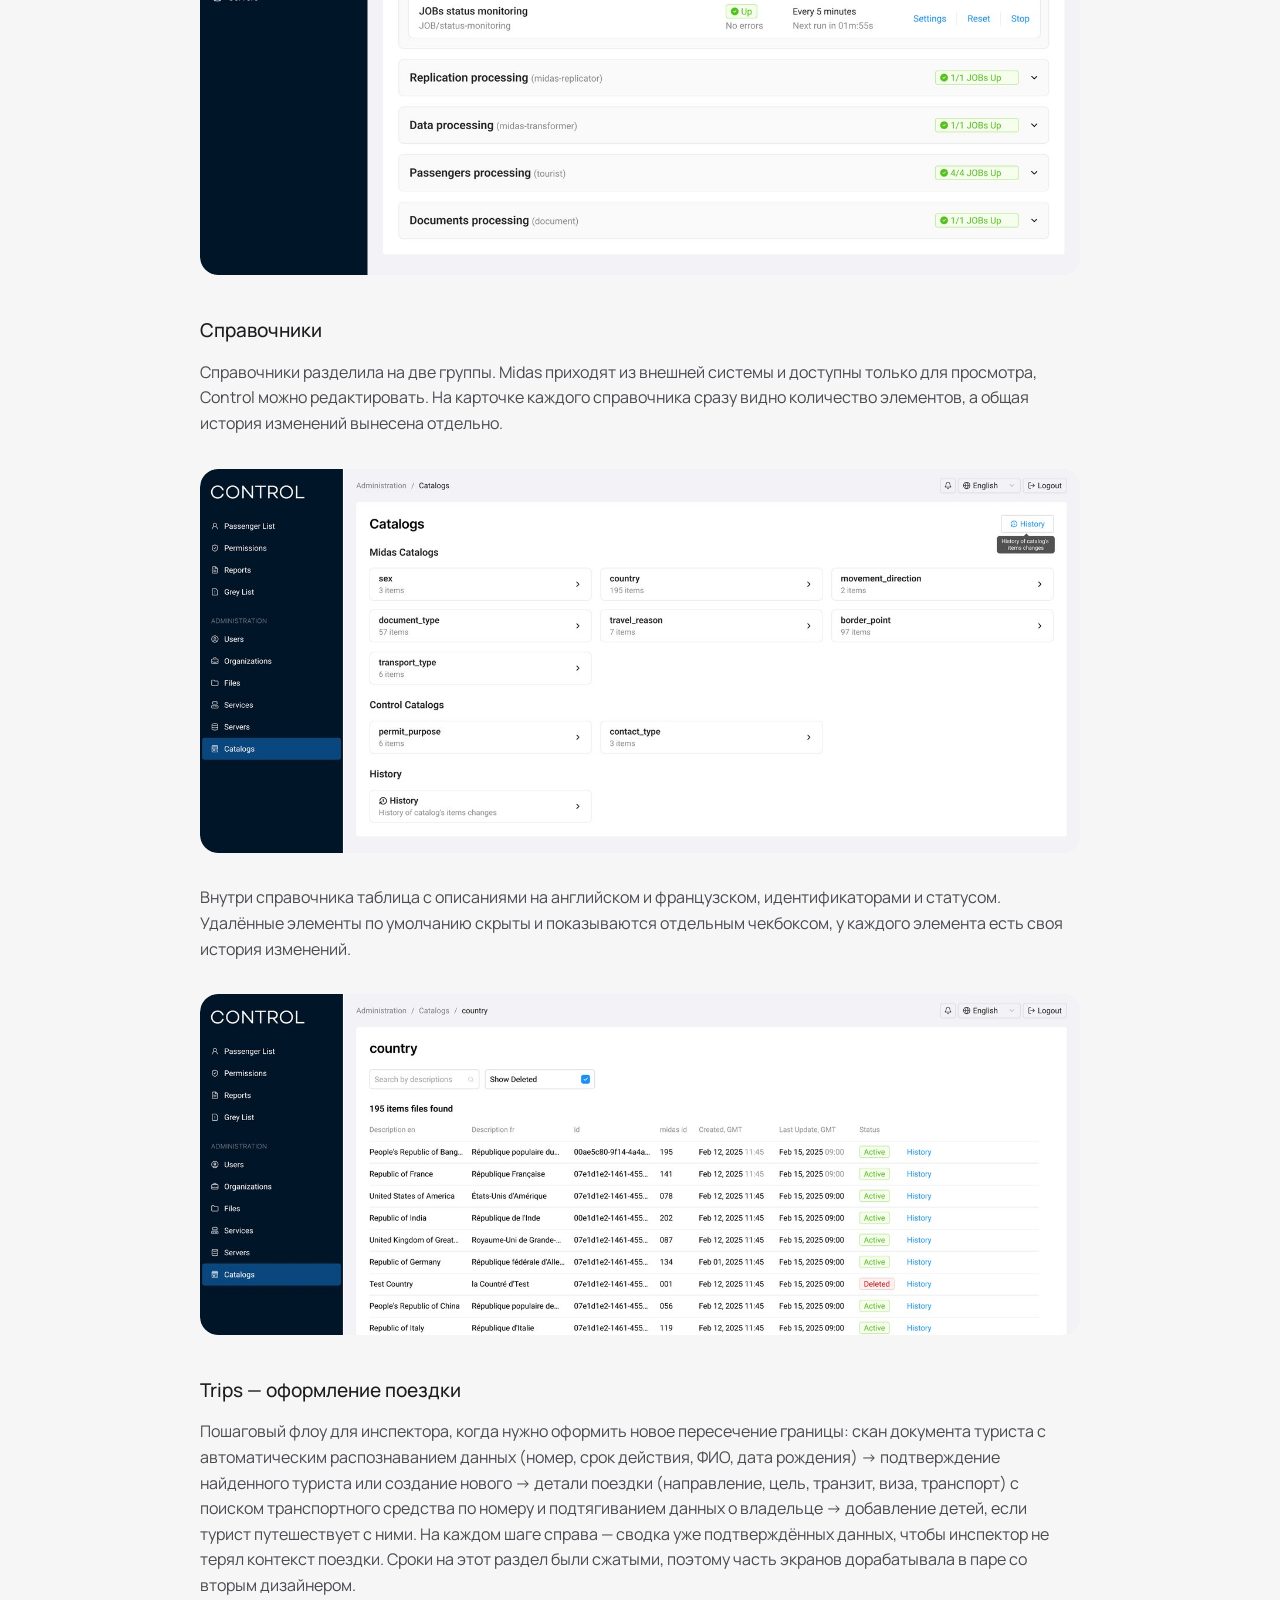
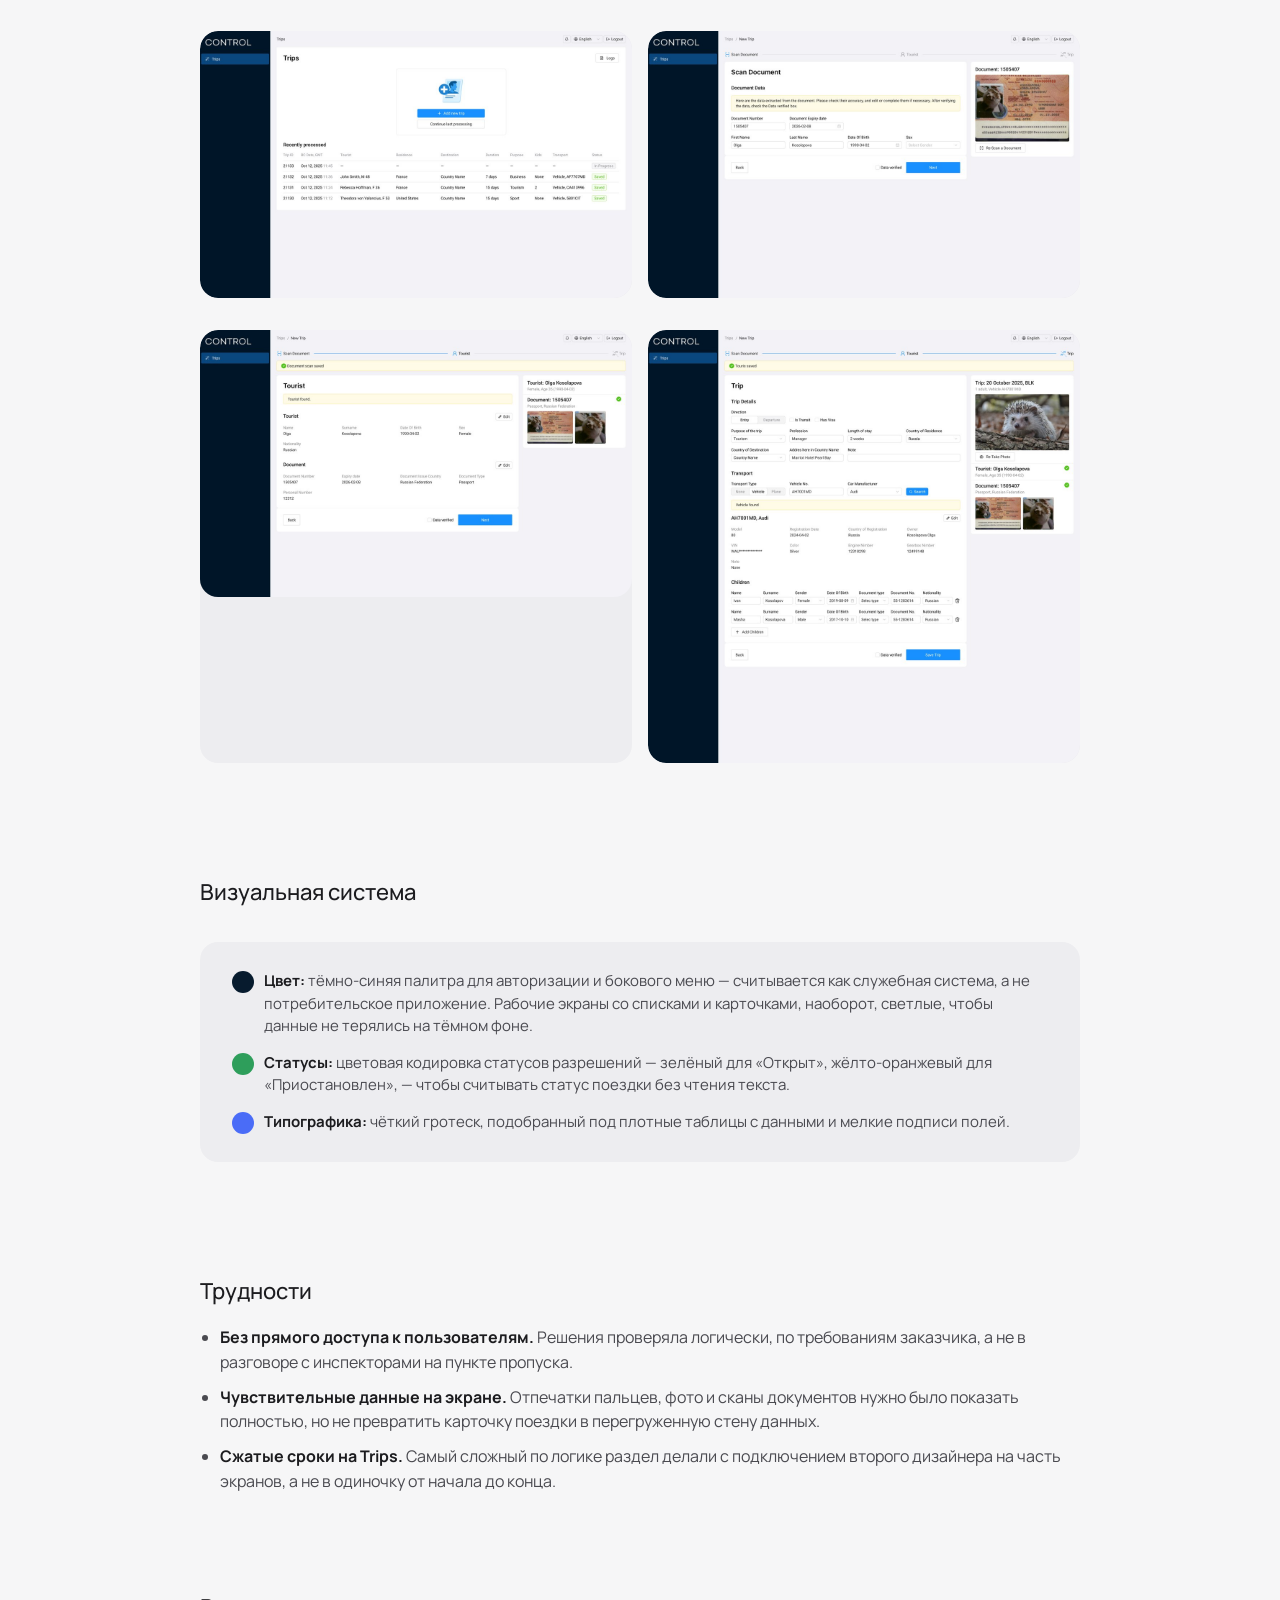
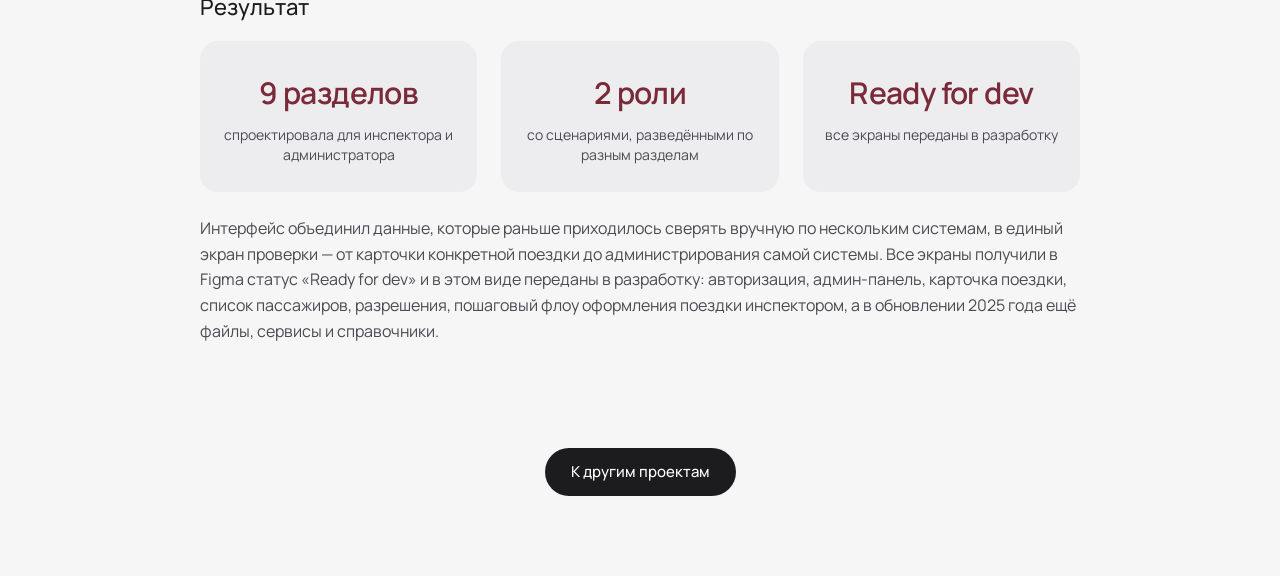
==== commit 3d0f6498: "Новая палитра: бордо и графит" ====
--- a/projects/border-control.html
+++ b/projects/border-control.html
@@ -20,15 +20,16 @@
 
 <style>
   :root {
-    --color-bg: #FAFAFA;
-    --color-bg-alt: #F5F6F8;
-    --color-text: #1C1C1E;
-    --color-text-muted: #4A4A4E;
-    --color-text-faint: #9A9AA0;
-    --color-accent: #B4573C;
-    --color-accent-bg: #F0E3DD;
-    --color-accent-text: #8A5A44;
-    --color-on-accent: #FFF7F3;
+    --color-bg: #F6F6F7;
+    --color-bg-alt: #EDEDF0;
+    --color-text: #1C1C1F;
+    --color-text-muted: #4A4A50;
+    --color-text-faint: #929298;
+    --color-accent: #7A2A38;
+    --color-accent-bg: #EEEEF1;
+    --color-accent-text: #3E3E44;
+    --color-on-accent: #FFFFFF;
+    --color-btn: #1C1C1F;
     --radius-pill: 999px;
     --radius-card: 18px;
     --max-width: 920px;
@@ -476,7 +477,7 @@
   .btn {
     text-decoration: none;
     display: inline-block;
-    background: var(--color-accent);
+    background: var(--color-btn);
     color: var(--color-on-accent);
     font-size: 15px;
     font-weight: 500;
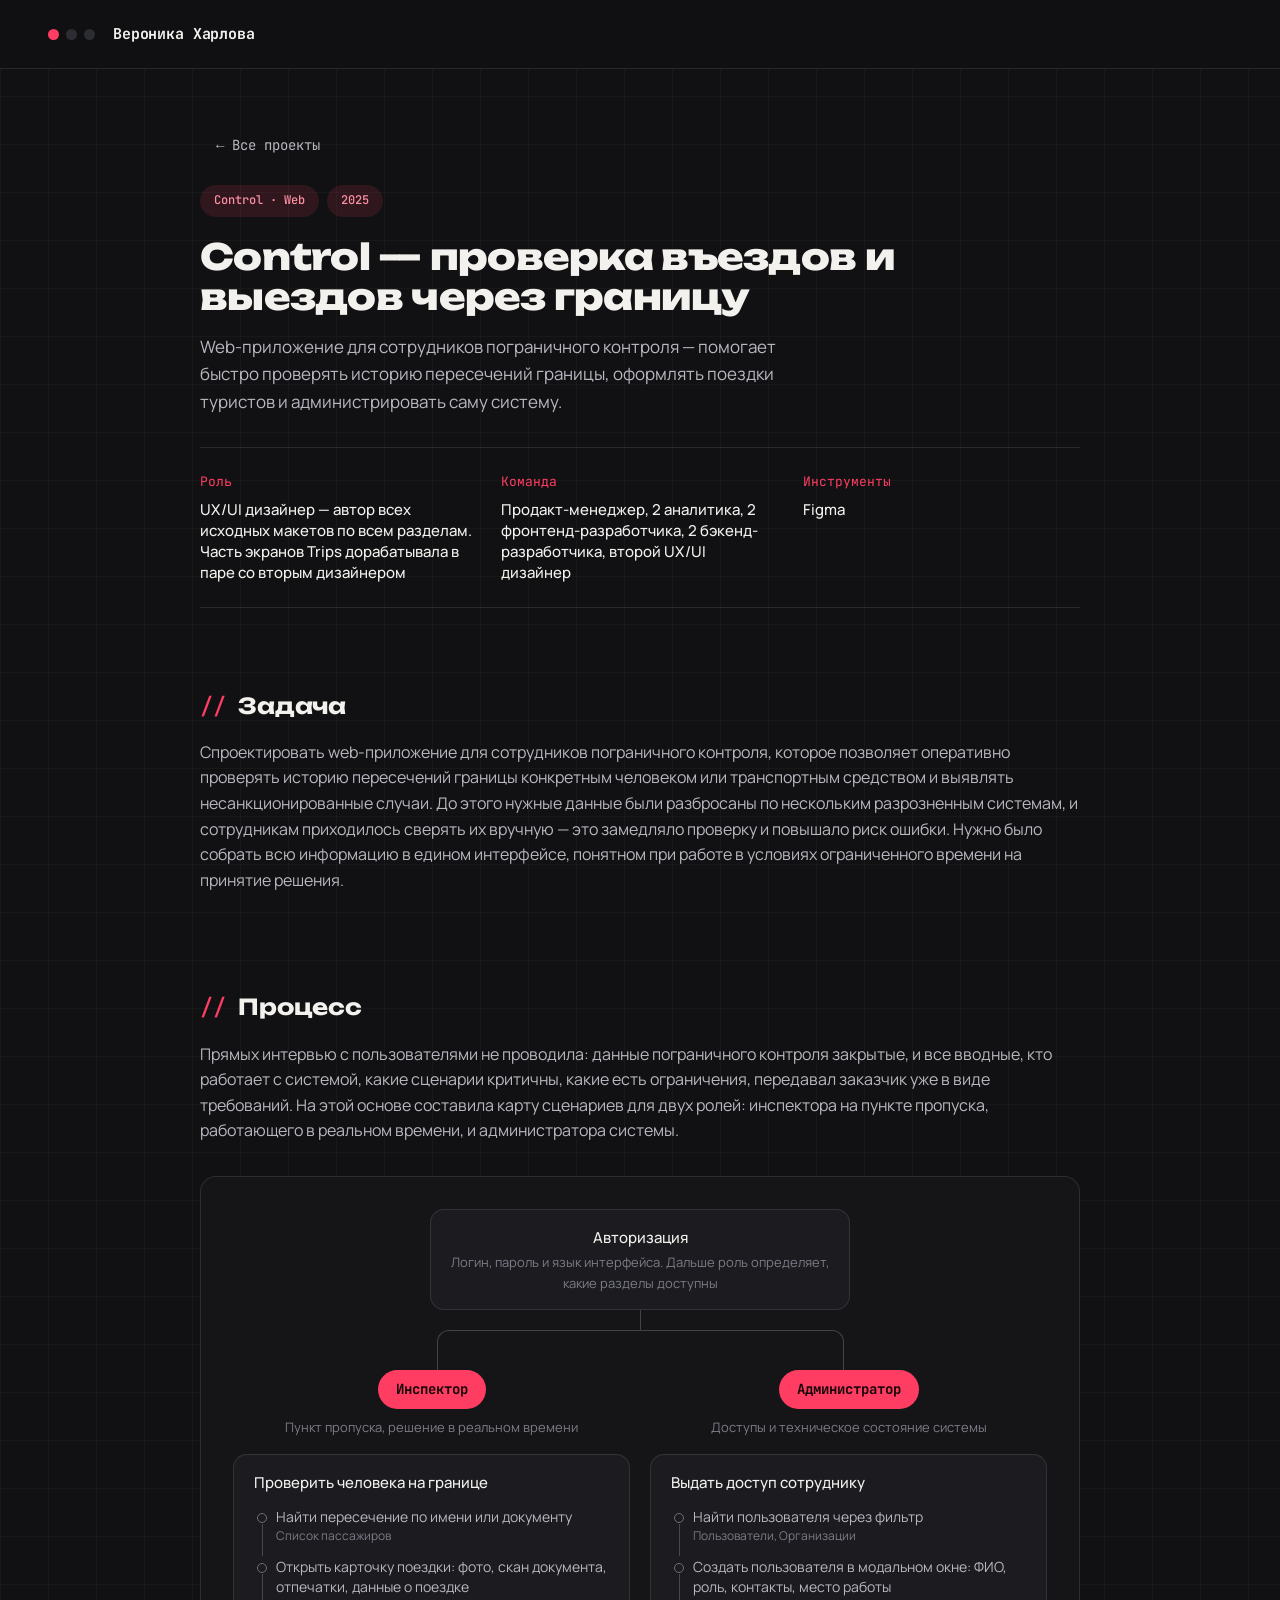
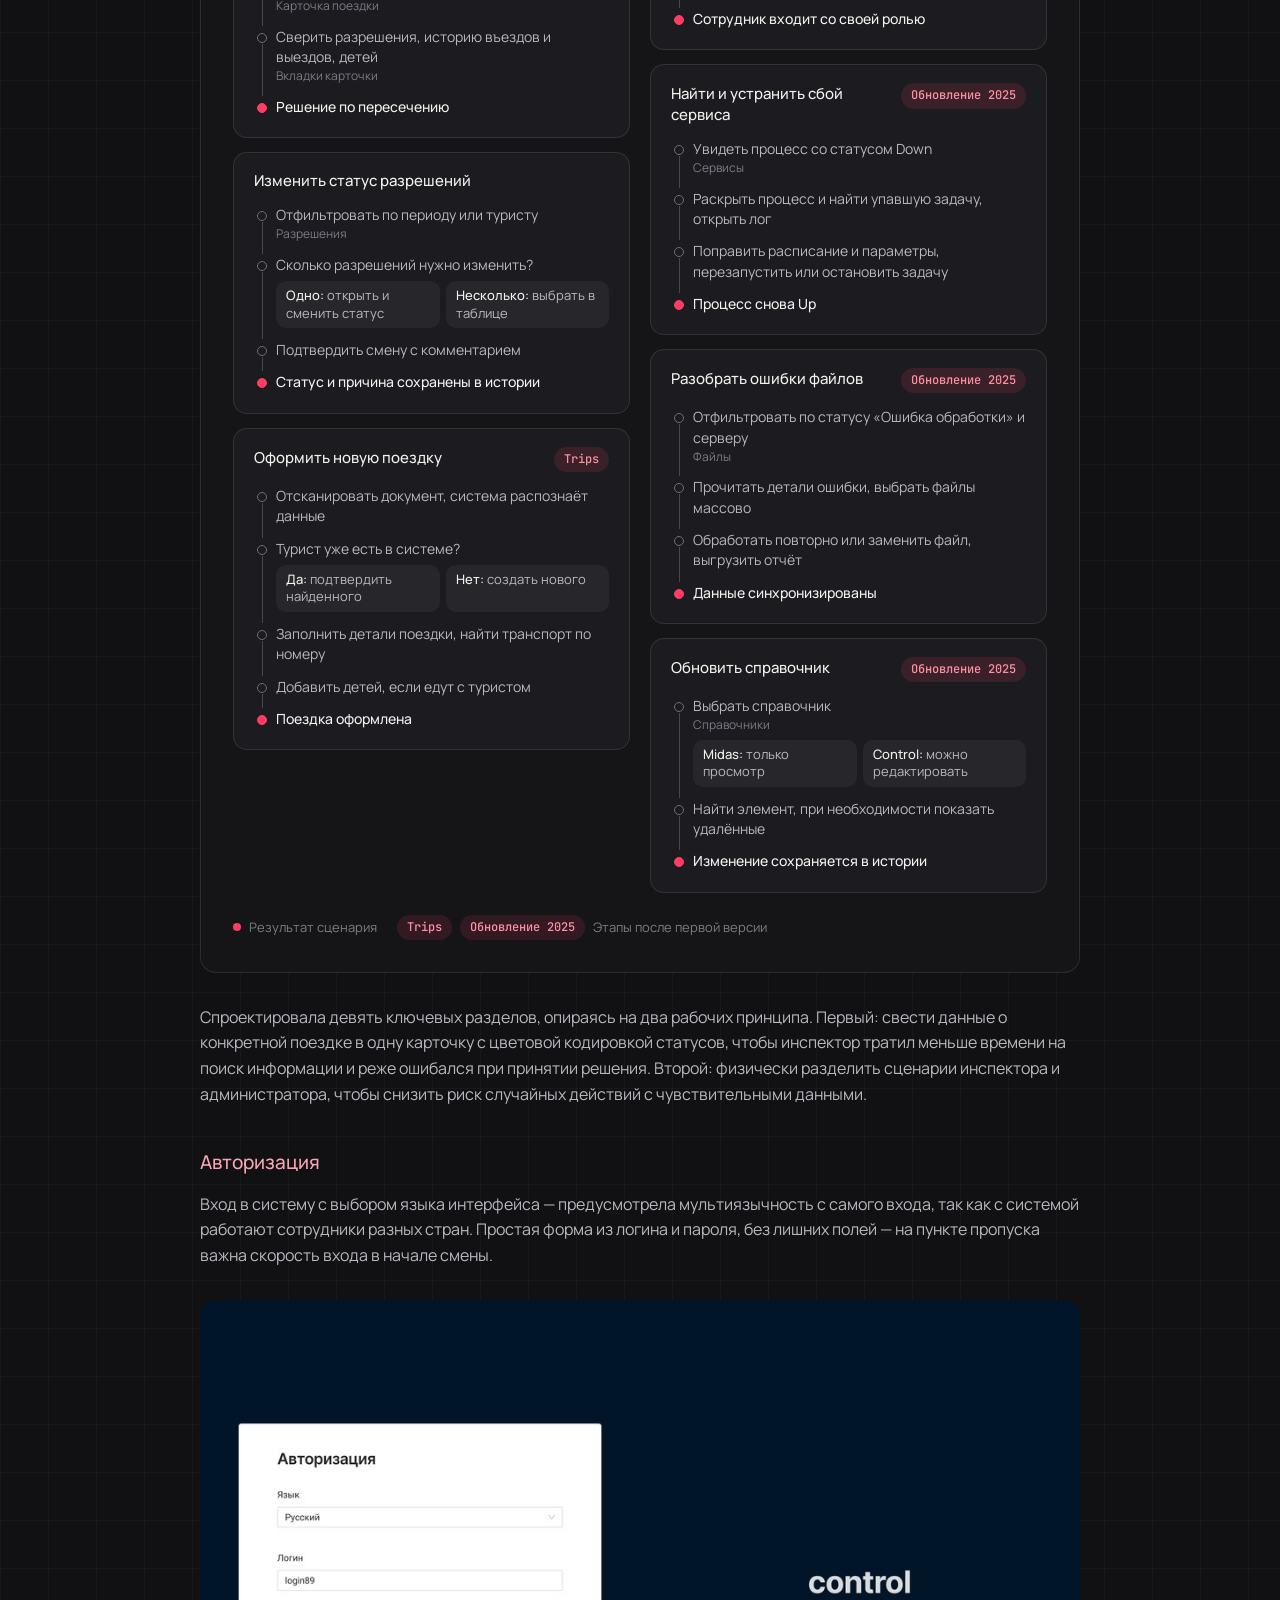
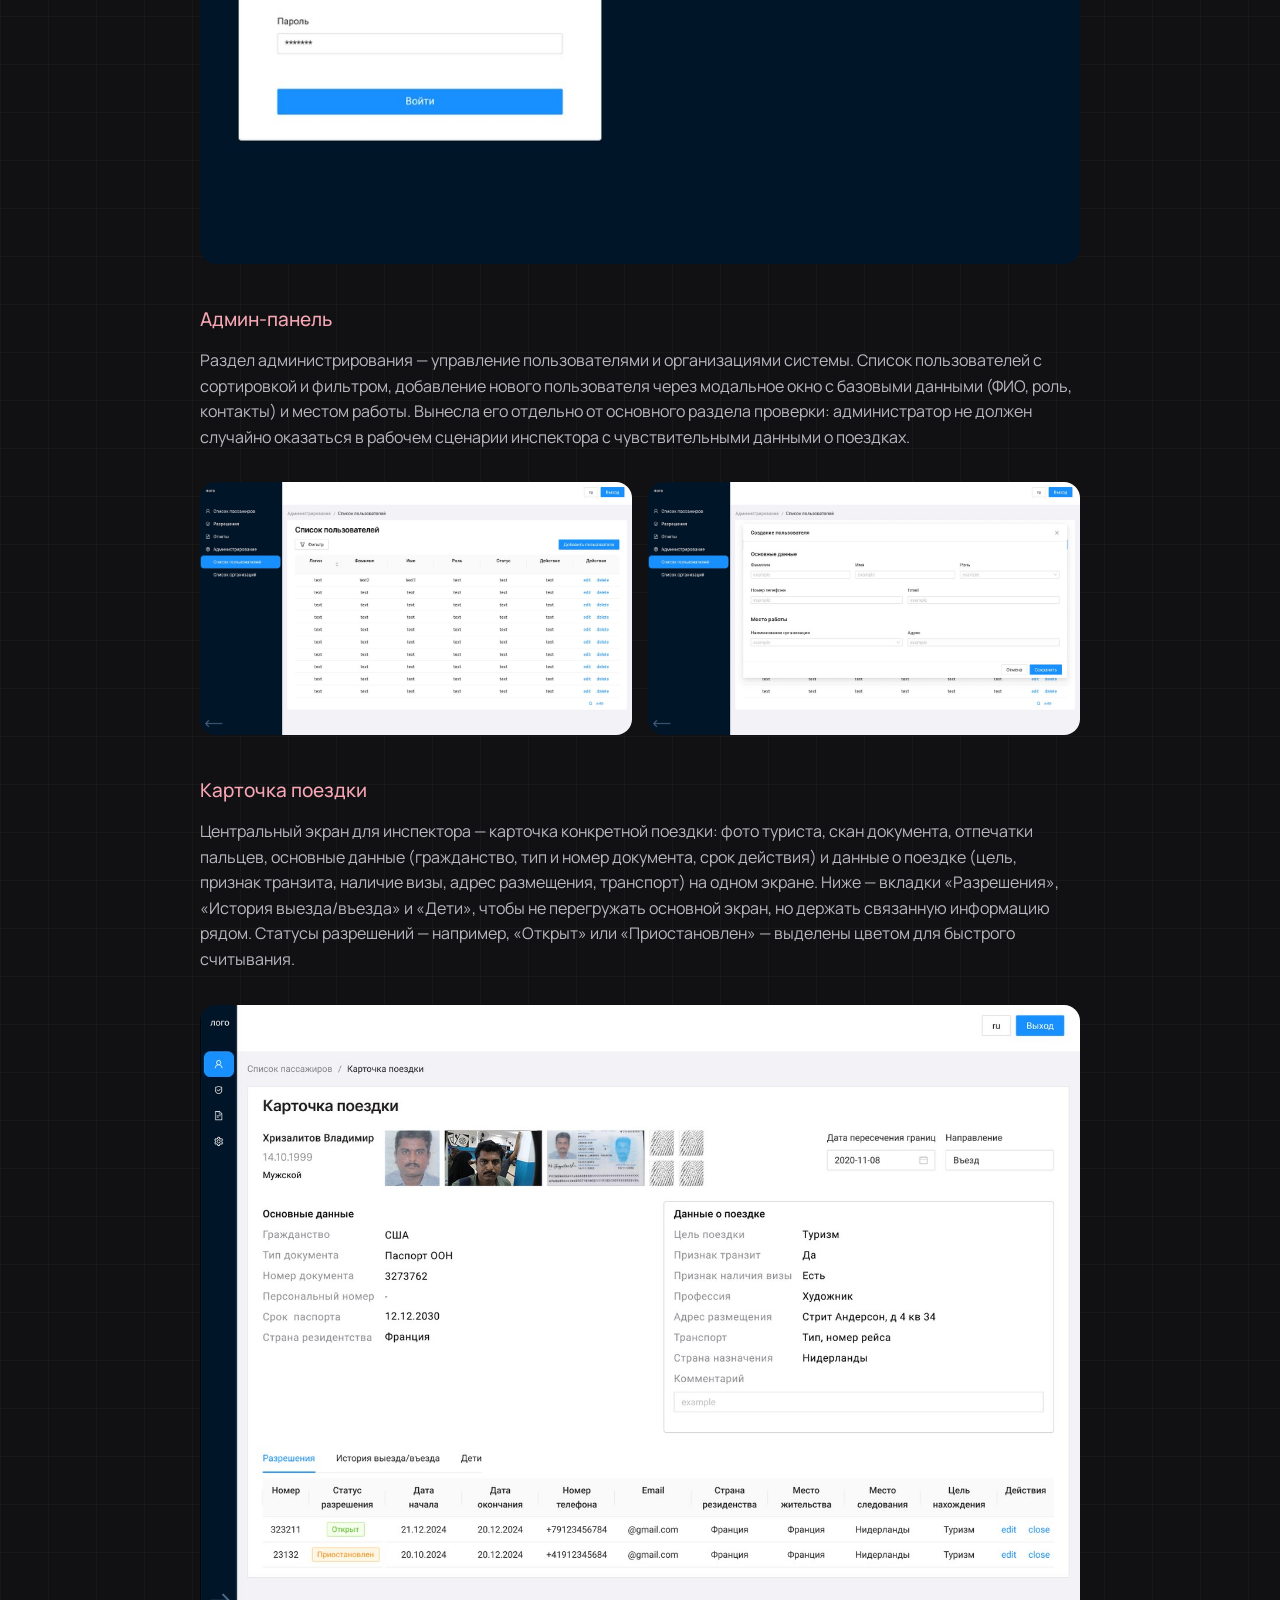
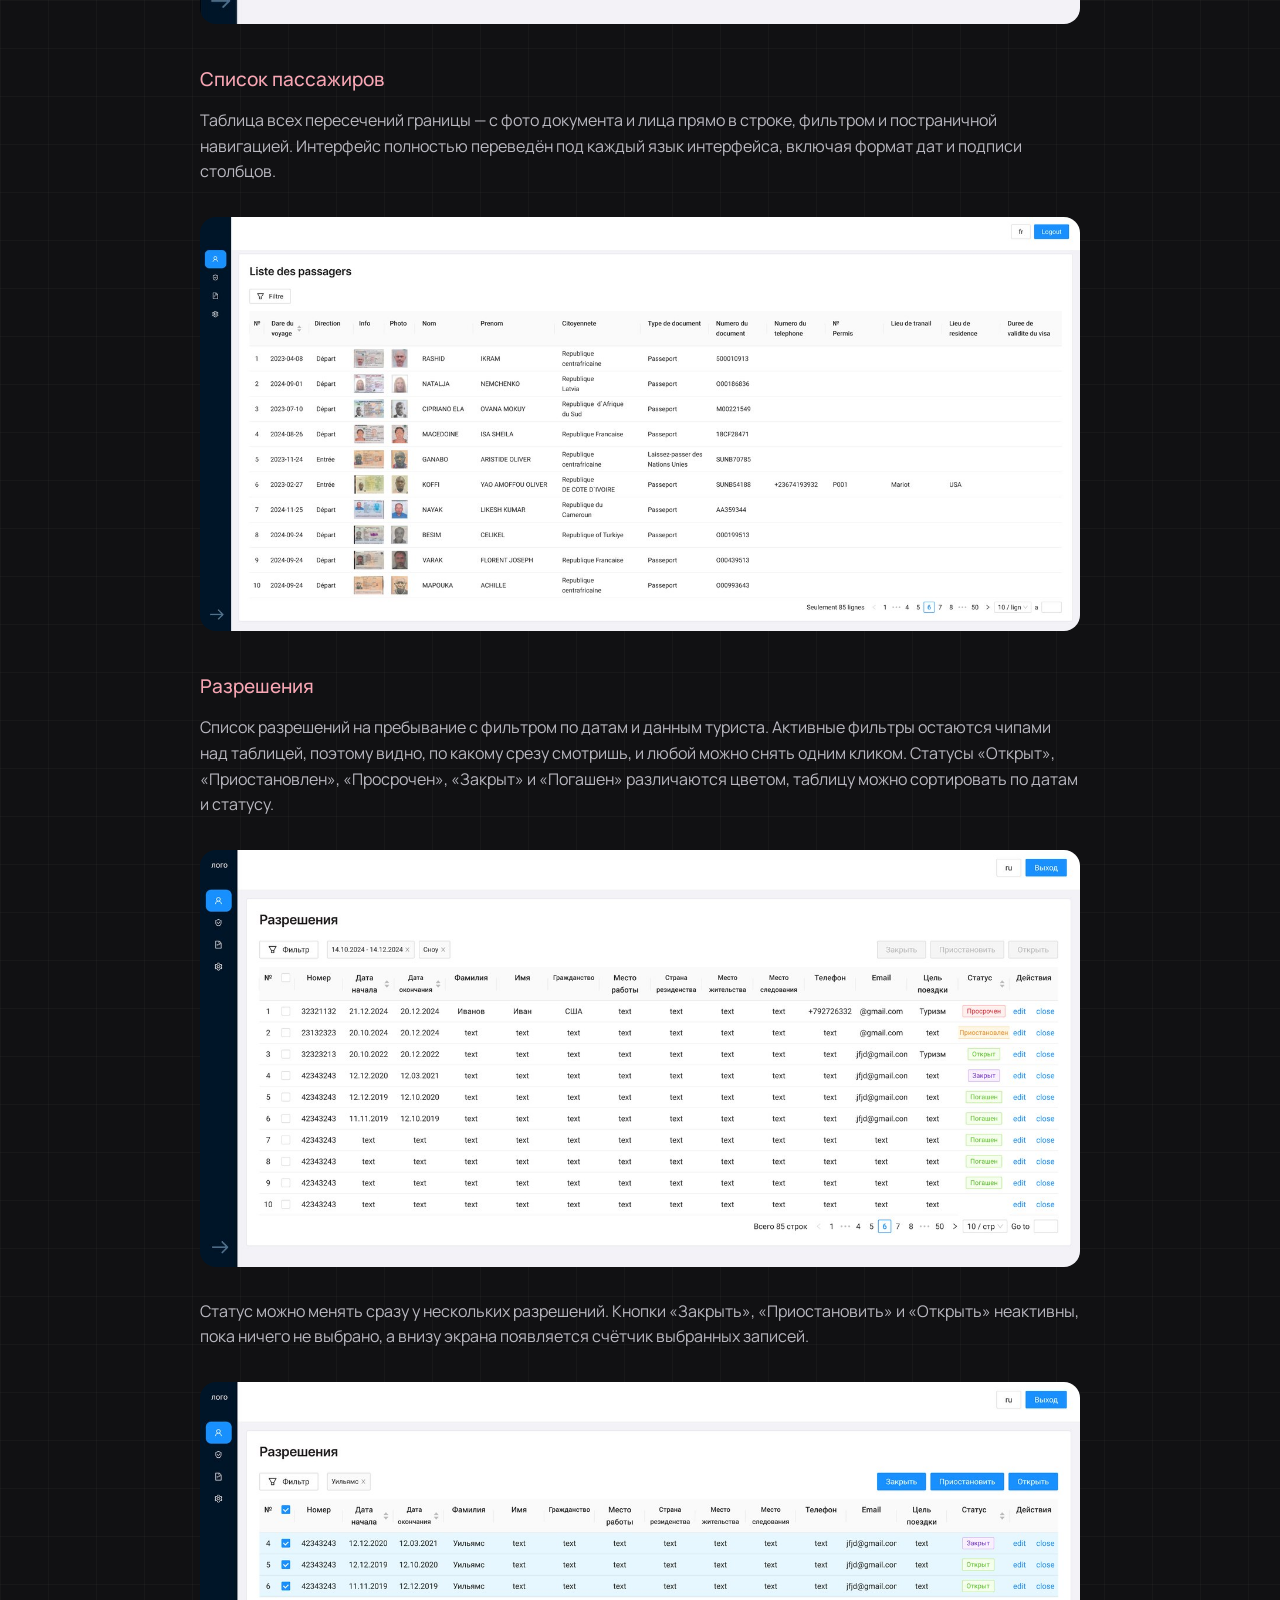
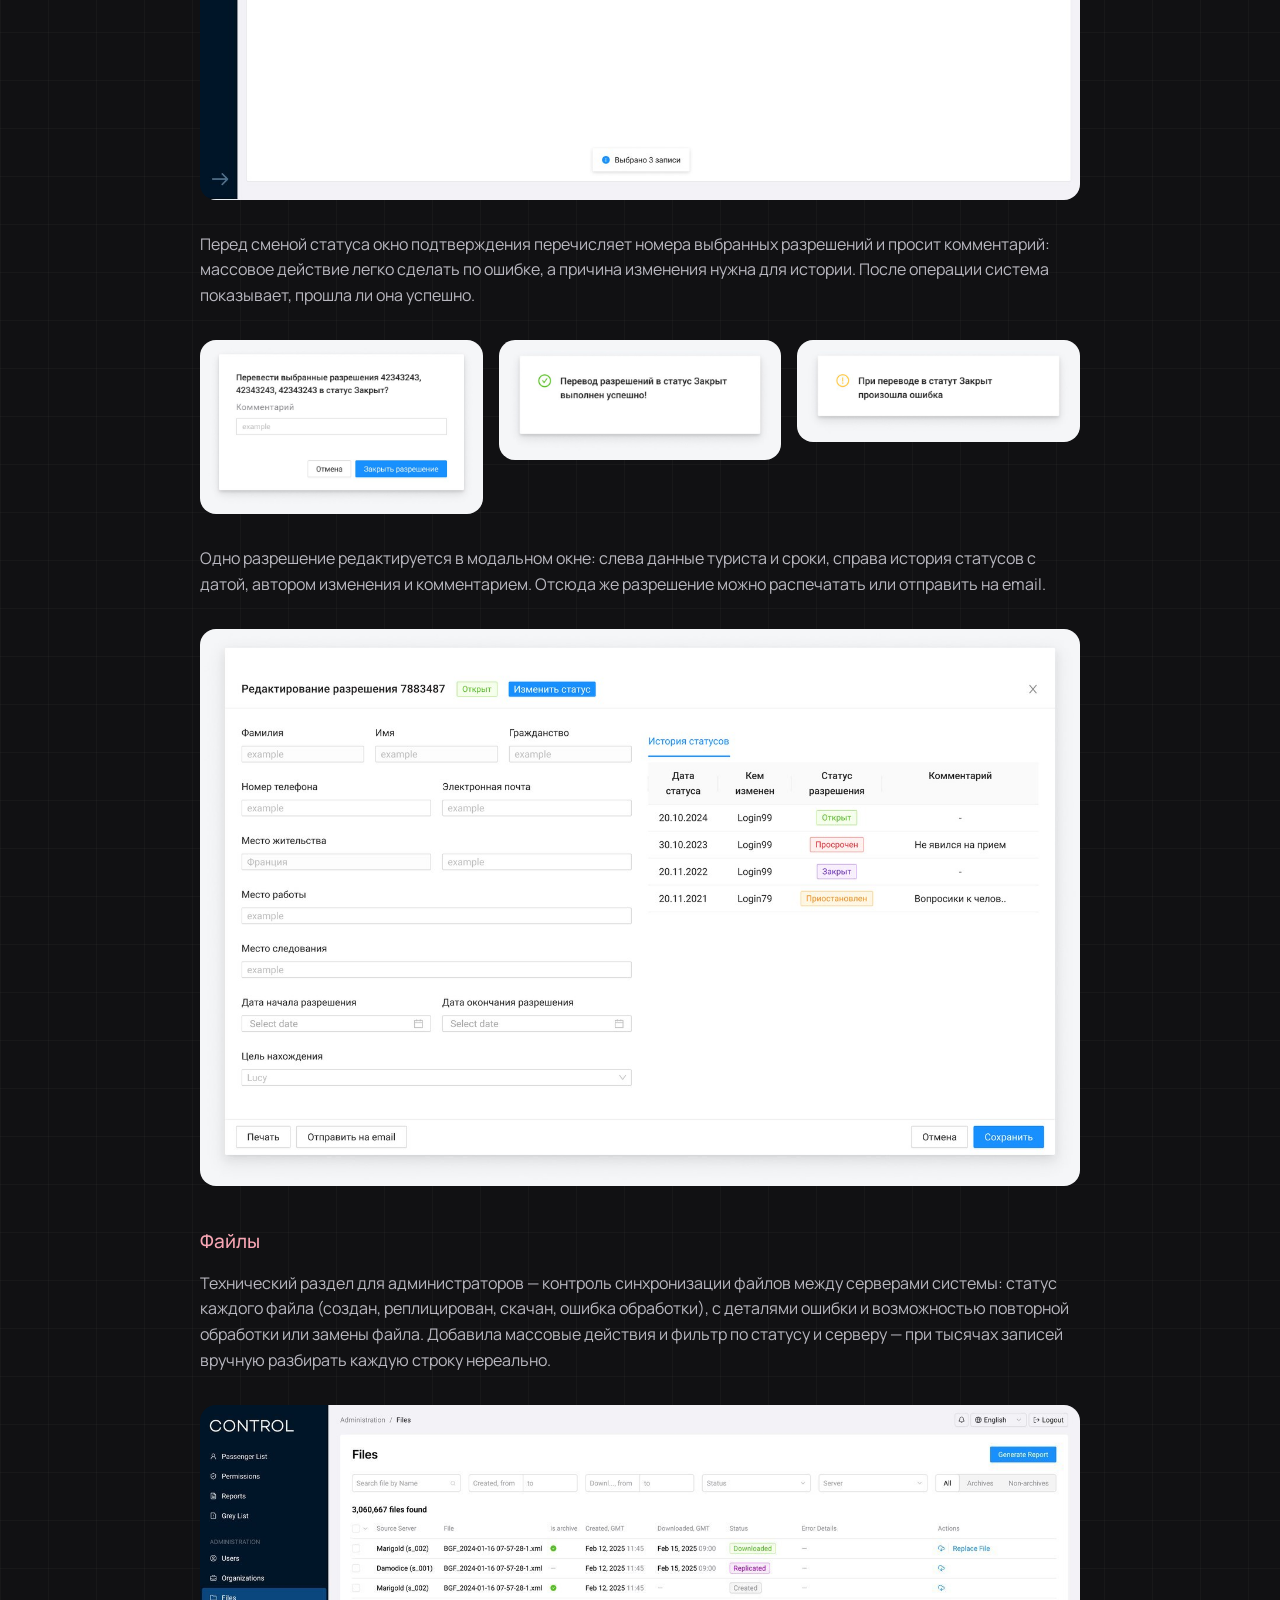
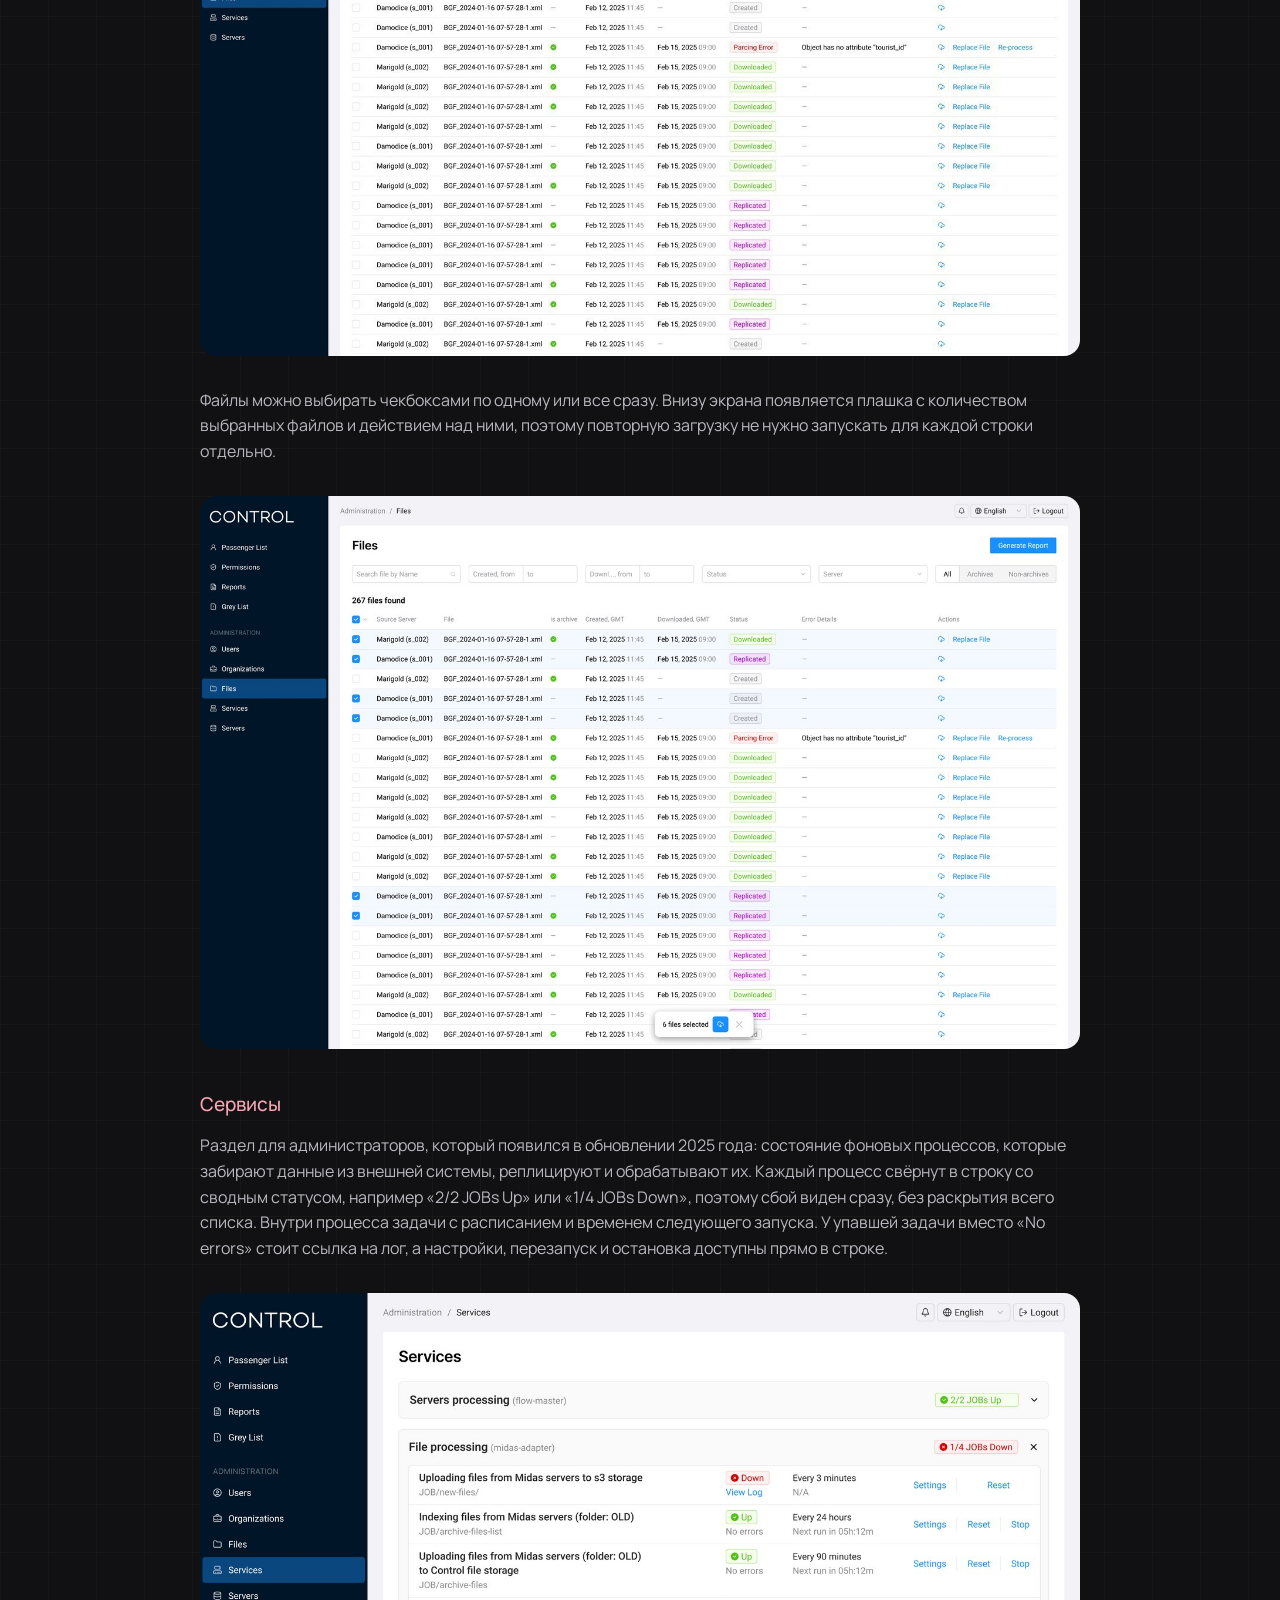
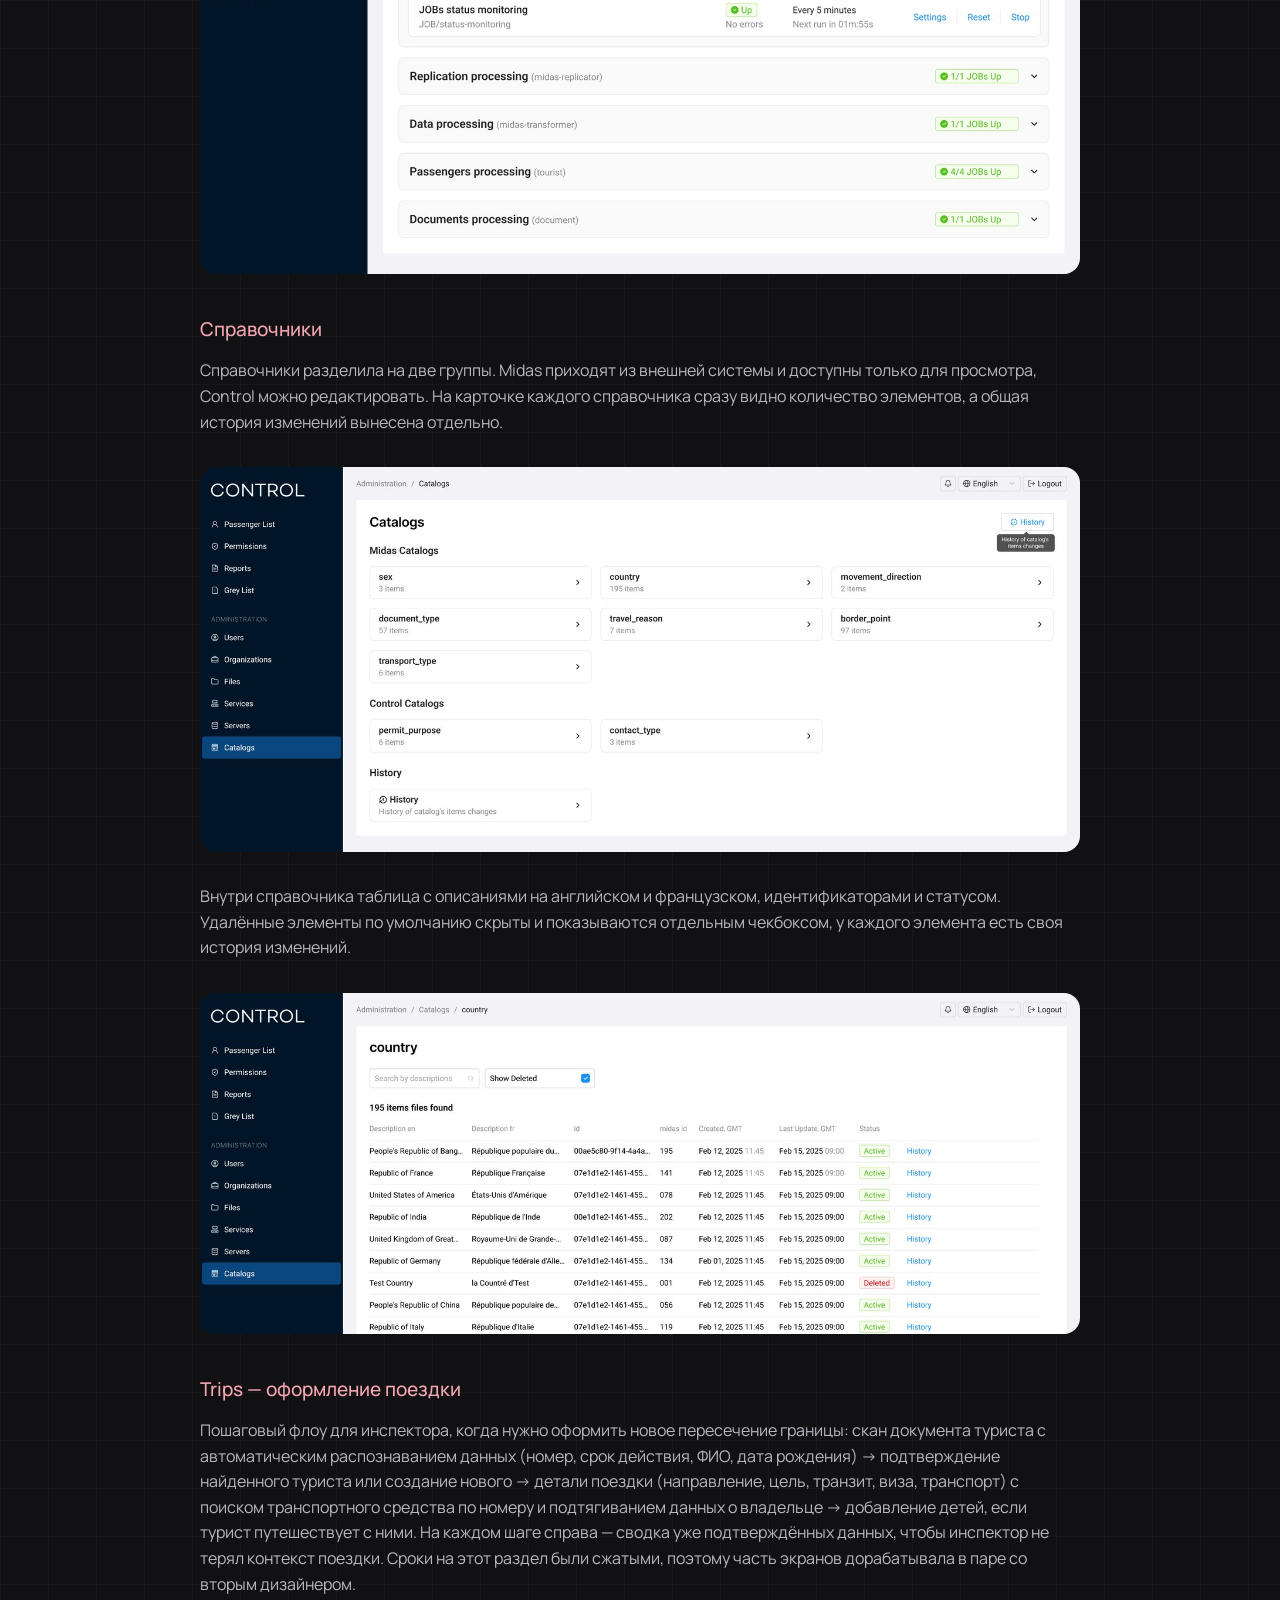
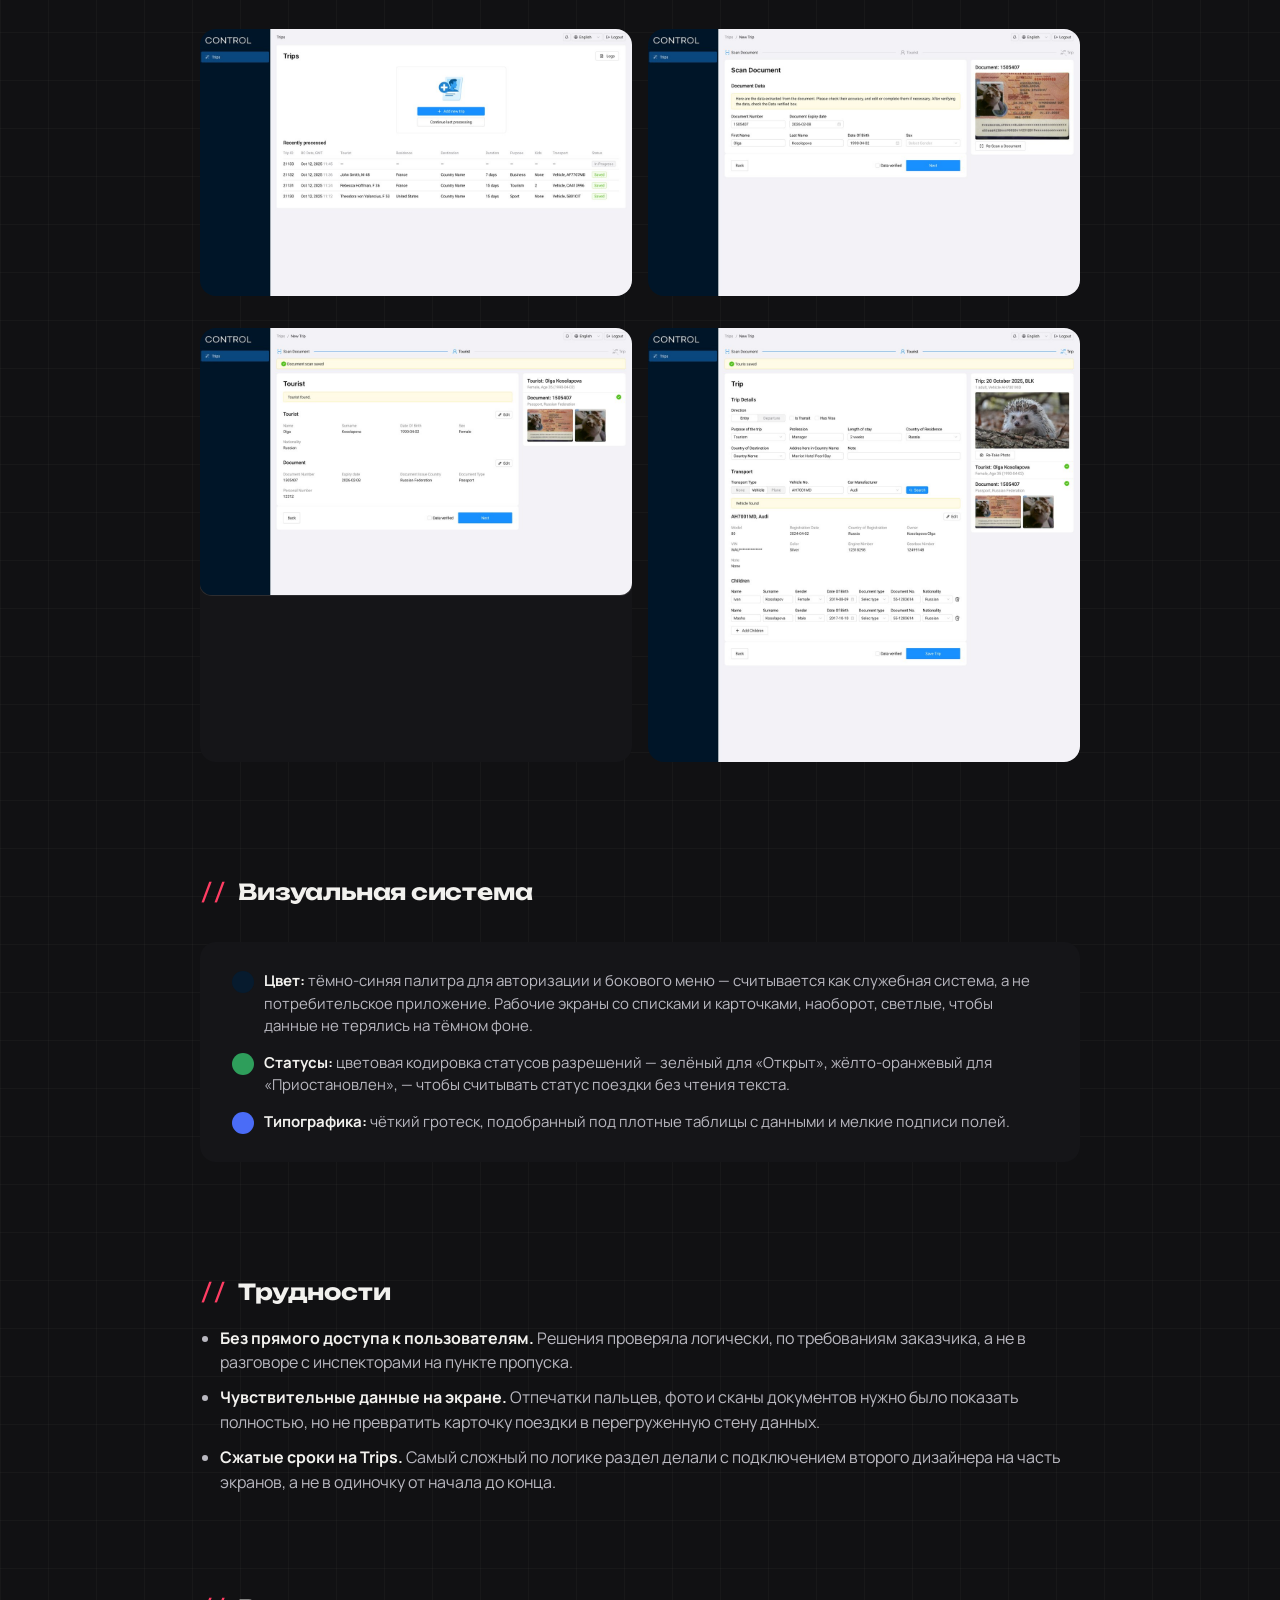
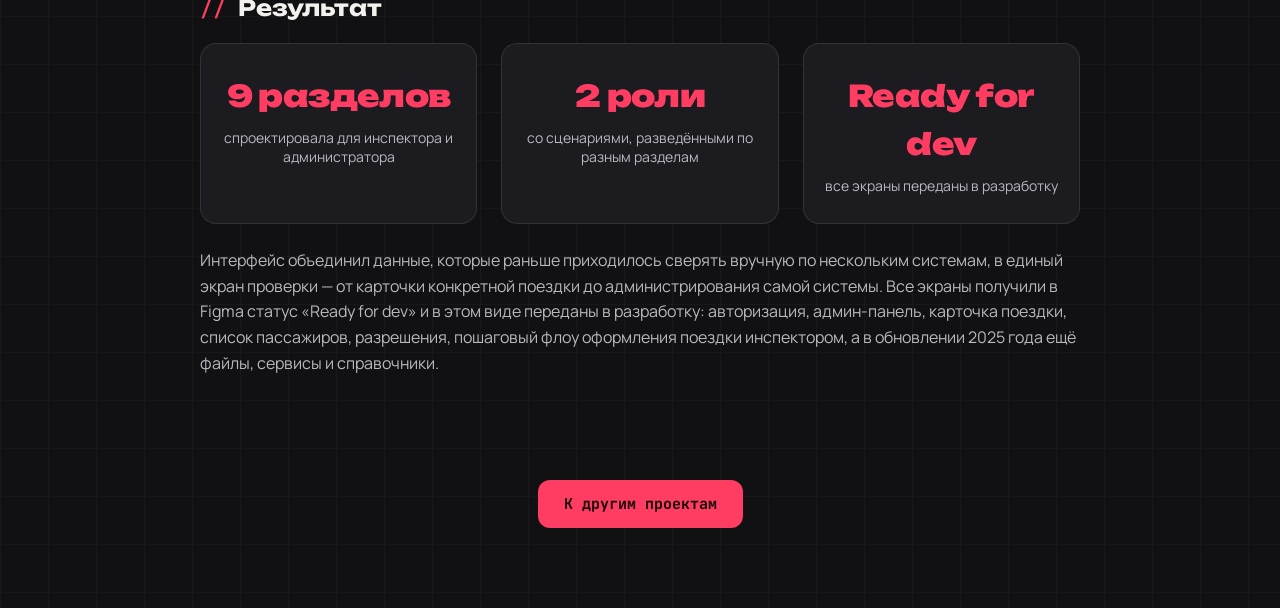
==== commit 83b1d2ab: "Сайт в стиле редактора кода, новое фото" ====
--- a/projects/border-control.html
+++ b/projects/border-control.html
@@ -527,6 +527,8 @@
     .image-row, .image-row--three { grid-template-columns: 1fr; }
   }
 </style>
+<link rel="stylesheet" href="../assets/theme-code.css">
+<meta name="theme-color" content="#111113">
 </head>
 <body>
 
--- a/assets/theme-code.css
+++ b/assets/theme-code.css
@@ -0,0 +1,496 @@
+/*
+  Тема «редактор кода» для всего сайта.
+  Подключается последней в <head> каждой страницы, после встроенного <style>,
+  поэтому переопределяет токены и светлые цвета страниц.
+  Шрифты: Unbounded (заголовки), JetBrains Mono (интерфейс, метки, код),
+  Silkscreen (пиксельные стикеры), Manrope (длинный текст).
+*/
+
+@font-face { font-family: 'Unbounded'; font-style: normal; font-weight: 700; font-display: swap; src: url('fonts/unbounded-cyrillic-700-normal.woff2') format('woff2'); unicode-range: U+0301, U+0400-045F, U+0490-0491, U+04B0-04B1, U+2116; }
+@font-face { font-family: 'Unbounded'; font-style: normal; font-weight: 700; font-display: swap; src: url('fonts/unbounded-latin-700-normal.woff2') format('woff2'); unicode-range: U+0000-00FF, U+0131, U+0152-0153, U+02BB-02BC, U+02C6, U+02DA, U+02DC, U+0304, U+0308, U+0329, U+2000-206F, U+20AC, U+2122, U+2190-2199, U+2212, U+2215, U+FEFF, U+FFFD; }
+@font-face { font-family: 'Unbounded'; font-style: normal; font-weight: 800; font-display: swap; src: url('fonts/unbounded-cyrillic-800-normal.woff2') format('woff2'); unicode-range: U+0301, U+0400-045F, U+0490-0491, U+04B0-04B1, U+2116; }
+@font-face { font-family: 'Unbounded'; font-style: normal; font-weight: 800; font-display: swap; src: url('fonts/unbounded-latin-800-normal.woff2') format('woff2'); unicode-range: U+0000-00FF, U+0131, U+0152-0153, U+02BB-02BC, U+02C6, U+02DA, U+02DC, U+0304, U+0308, U+0329, U+2000-206F, U+20AC, U+2122, U+2190-2199, U+2212, U+2215, U+FEFF, U+FFFD; }
+@font-face { font-family: 'Unbounded'; font-style: normal; font-weight: 900; font-display: swap; src: url('fonts/unbounded-cyrillic-900-normal.woff2') format('woff2'); unicode-range: U+0301, U+0400-045F, U+0490-0491, U+04B0-04B1, U+2116; }
+@font-face { font-family: 'Unbounded'; font-style: normal; font-weight: 900; font-display: swap; src: url('fonts/unbounded-latin-900-normal.woff2') format('woff2'); unicode-range: U+0000-00FF, U+0131, U+0152-0153, U+02BB-02BC, U+02C6, U+02DA, U+02DC, U+0304, U+0308, U+0329, U+2000-206F, U+20AC, U+2122, U+2190-2199, U+2212, U+2215, U+FEFF, U+FFFD; }
+@font-face { font-family: 'JetBrains Mono'; font-style: normal; font-weight: 400; font-display: swap; src: url('fonts/jetbrains-mono-cyrillic-400-normal.woff2') format('woff2'); unicode-range: U+0301, U+0400-045F, U+0490-0491, U+04B0-04B1, U+2116; }
+@font-face { font-family: 'JetBrains Mono'; font-style: normal; font-weight: 400; font-display: swap; src: url('fonts/jetbrains-mono-latin-400-normal.woff2') format('woff2'); unicode-range: U+0000-00FF, U+0131, U+0152-0153, U+02BB-02BC, U+02C6, U+02DA, U+02DC, U+0304, U+0308, U+0329, U+2000-206F, U+20AC, U+2122, U+2190-2199, U+2212, U+2215, U+FEFF, U+FFFD; }
+@font-face { font-family: 'JetBrains Mono'; font-style: normal; font-weight: 500; font-display: swap; src: url('fonts/jetbrains-mono-cyrillic-500-normal.woff2') format('woff2'); unicode-range: U+0301, U+0400-045F, U+0490-0491, U+04B0-04B1, U+2116; }
+@font-face { font-family: 'JetBrains Mono'; font-style: normal; font-weight: 500; font-display: swap; src: url('fonts/jetbrains-mono-latin-500-normal.woff2') format('woff2'); unicode-range: U+0000-00FF, U+0131, U+0152-0153, U+02BB-02BC, U+02C6, U+02DA, U+02DC, U+0304, U+0308, U+0329, U+2000-206F, U+20AC, U+2122, U+2190-2199, U+2212, U+2215, U+FEFF, U+FFFD; }
+@font-face { font-family: 'JetBrains Mono'; font-style: normal; font-weight: 700; font-display: swap; src: url('fonts/jetbrains-mono-cyrillic-700-normal.woff2') format('woff2'); unicode-range: U+0301, U+0400-045F, U+0490-0491, U+04B0-04B1, U+2116; }
+@font-face { font-family: 'JetBrains Mono'; font-style: normal; font-weight: 700; font-display: swap; src: url('fonts/jetbrains-mono-latin-700-normal.woff2') format('woff2'); unicode-range: U+0000-00FF, U+0131, U+0152-0153, U+02BB-02BC, U+02C6, U+02DA, U+02DC, U+0304, U+0308, U+0329, U+2000-206F, U+20AC, U+2122, U+2190-2199, U+2212, U+2215, U+FEFF, U+FFFD; }
+@font-face { font-family: 'Silkscreen'; font-style: normal; font-weight: 400; font-display: swap; src: url('fonts/silkscreen-latin-400-normal.woff2') format('woff2'); }
+
+:root {
+  --color-bg: #111113;
+  --color-bg-alt: #151518;
+  --color-surface: #1B1B20;
+  --color-line: rgba(255, 255, 255, 0.10);
+  --color-line-strong: rgba(255, 255, 255, 0.20);
+  --color-text: #F2F1EE;
+  --color-text-muted: #B9B8C0;
+  --color-text-faint: #7C7C86;
+  --color-accent: #FF3D63;
+  --color-accent-bg: rgba(255, 61, 99, 0.13);
+  --color-accent-text: #FF8FA3;
+  --color-on-accent: #160608;
+  --color-btn: #FF3D63;
+  --color-wine: #7A2A38;
+  --color-string: #F7A6B4;
+  --font-display: 'Unbounded', 'Manrope', sans-serif;
+  --font-mono: 'JetBrains Mono', ui-monospace, SFMono-Regular, Menlo, monospace;
+  --font-pixel: 'Silkscreen', 'JetBrains Mono', monospace;
+  --radius-card: 16px;
+  color-scheme: dark;
+}
+
+body {
+  background-color: var(--color-bg);
+  background-image:
+    linear-gradient(rgba(255, 255, 255, 0.028) 1px, transparent 1px),
+    linear-gradient(90deg, rgba(255, 255, 255, 0.028) 1px, transparent 1px);
+  background-size: 48px 48px;
+  color: var(--color-text);
+}
+
+::selection { background: rgba(255, 61, 99, 0.35); color: #FFFFFF; }
+
+a:focus-visible, button:focus-visible, img:focus-visible {
+  outline: 2px solid var(--color-accent);
+  outline-offset: 3px;
+}
+
+/* ---------- header: вкладки редактора ---------- */
+
+.site-header {
+  background: rgba(17, 17, 19, 0.88);
+  border-bottom: 1px solid var(--color-line);
+  -webkit-backdrop-filter: blur(10px);
+  backdrop-filter: blur(10px);
+}
+
+.site-header__name {
+  font-family: var(--font-mono);
+  font-weight: 700;
+  font-size: 15px;
+  color: var(--color-text);
+  display: inline-flex;
+  align-items: center;
+  gap: 14px;
+}
+
+.site-header__name::before {
+  content: "";
+  width: 11px;
+  height: 11px;
+  border-radius: 50%;
+  background: var(--color-accent);
+  box-shadow: 18px 0 0 #2C2C33, 36px 0 0 #2C2C33;
+  margin-right: 40px;
+  flex: none;
+}
+
+.site-nav__link {
+  font-family: var(--font-mono);
+  font-size: 14px;
+  color: var(--color-text-faint);
+  border-radius: 8px;
+}
+
+.site-nav__link:hover {
+  background: rgba(255, 255, 255, 0.06);
+  color: var(--color-text);
+}
+
+/* ---------- buttons ---------- */
+
+.btn {
+  font-family: var(--font-mono);
+  font-weight: 700;
+  background: var(--color-btn);
+  color: var(--color-on-accent);
+  border-radius: 12px;
+}
+
+.btn:hover { opacity: 0.88; }
+
+.btn--ghost {
+  background: transparent;
+  color: var(--color-text);
+  box-shadow: inset 0 0 0 1.5px var(--color-text);
+}
+
+.btn--ghost:hover {
+  background: rgba(255, 255, 255, 0.06);
+  opacity: 1;
+}
+
+/* ---------- headings ---------- */
+
+.section-title {
+  font-family: var(--font-display);
+  font-weight: 900;
+  text-transform: uppercase;
+  letter-spacing: -0.02em;
+  font-size: clamp(30px, 4.4vw, 52px);
+  line-height: 1.05;
+}
+
+.section-title[data-file]::before {
+  content: "// " attr(data-file);
+  display: block;
+  font-family: var(--font-mono);
+  font-weight: 500;
+  font-size: 14px;
+  letter-spacing: 0;
+  text-transform: none;
+  color: var(--color-accent);
+  margin-bottom: 14px;
+}
+
+.bg-alt { background-color: rgba(21, 21, 24, 0.72); }
+
+/* ---------- home: hero ---------- */
+
+.hero.container {
+  display: grid;
+  grid-template-columns: minmax(0, 1.2fr) minmax(0, 0.8fr);
+  align-items: center;
+  gap: 56px;
+}
+
+.hero__content { order: 1; min-width: 0; }
+.hero__portrait-wrap { order: 2; position: relative; display: flex; justify-content: center; }
+
+.hero__hello {
+  font-family: var(--font-mono);
+  font-size: 16px;
+  color: var(--color-text-faint);
+  margin-bottom: 18px;
+}
+
+.hero__hello b { color: var(--color-accent); font-weight: 500; }
+
+.hero__title {
+  font-family: var(--font-display);
+  font-weight: 900;
+  text-transform: uppercase;
+  letter-spacing: -0.03em;
+  line-height: 0.98;
+  font-size: clamp(30px, 4.6vw, 70px);
+  margin: 0 0 22px;
+  white-space: nowrap;
+}
+
+.hero__title span { display: block; }
+
+.hero__last {
+  color: transparent;
+  -webkit-text-stroke: 2.5px var(--color-accent);
+}
+
+.hero__role {
+  font-family: var(--font-mono);
+  font-weight: 700;
+  font-size: 18px;
+  color: var(--color-accent);
+}
+
+.hero__bio { color: var(--color-text-muted); }
+
+.hero__sel {
+  position: relative;
+  margin: 28px 0 40px;
+  width: min(100%, 400px);
+  aspect-ratio: 2 / 3;
+  box-shadow: 0 0 0 1.5px var(--color-accent);
+}
+
+.hero__sel img {
+  display: block;
+  width: 100%;
+  height: 100%;
+  object-fit: cover;
+}
+
+.hero__sel-name {
+  position: absolute;
+  left: -2px;
+  top: -30px;
+  font-family: var(--font-mono);
+  font-weight: 700;
+  font-size: 13px;
+  color: var(--color-accent);
+}
+
+.hero__sel-size {
+  position: absolute;
+  left: 50%;
+  bottom: -34px;
+  transform: translateX(-50%);
+  font-family: var(--font-mono);
+  font-weight: 700;
+  font-size: 12px;
+  background: var(--color-accent);
+  color: var(--color-on-accent);
+  padding: 3px 8px;
+  border-radius: 5px;
+  white-space: nowrap;
+}
+
+.hero__sel i {
+  position: absolute;
+  width: 11px;
+  height: 11px;
+  background: var(--color-text);
+  box-shadow: 0 0 0 1.5px var(--color-accent);
+}
+
+.hero__sel .h-tl { left: -6px; top: -6px; }
+.hero__sel .h-tr { right: -6px; top: -6px; }
+.hero__sel .h-bl { left: -6px; bottom: -6px; }
+.hero__sel .h-br { right: -6px; bottom: -6px; }
+.hero__sel .h-tm { left: calc(50% - 5.5px); top: -6px; }
+.hero__sel .h-bm { left: calc(50% - 5.5px); bottom: -6px; }
+
+.sticker {
+  position: absolute;
+  z-index: 2;
+  font-family: var(--font-pixel);
+  font-size: 20px;
+  line-height: 1;
+  padding: 9px 14px 10px;
+  border-radius: 10px;
+  white-space: nowrap;
+}
+
+.sticker--hot { background: var(--color-accent); color: var(--color-on-accent); transform: rotate(-6deg); }
+.sticker--line { border: 2px solid var(--color-text); color: var(--color-text); background: var(--color-bg); transform: rotate(5deg); }
+.sticker--wine { background: var(--color-wine); color: var(--color-text); transform: rotate(-3deg); }
+
+/* ---------- home: stats, cards, skills ---------- */
+
+.stat,
+.skill-group,
+.project-card,
+.project-card__cover.has-image {
+  background: var(--color-surface);
+  box-shadow: none;
+}
+
+.stat,
+.skill-group,
+.project-card {
+  border: 1px solid var(--color-line);
+}
+
+.stat__value {
+  font-family: var(--font-display);
+  font-weight: 900;
+  color: var(--color-accent);
+  letter-spacing: -0.03em;
+}
+
+.stat__value small {
+  font-family: var(--font-mono);
+  font-weight: 700;
+  letter-spacing: 0;
+}
+
+.project-card:hover {
+  border-color: var(--color-line-strong);
+  box-shadow: 0 20px 50px -24px rgba(0, 0, 0, 0.8);
+}
+
+.project-card__tag,
+.tag,
+.skill-tags li,
+.award-place,
+.smap__badge {
+  font-family: var(--font-mono);
+  font-size: 12px;
+}
+
+.project-card__tag,
+.tag {
+  background: var(--color-accent-bg);
+  color: var(--color-accent-text);
+}
+
+.skill-tags li {
+  background: rgba(255, 255, 255, 0.05);
+  border: 1px solid var(--color-line);
+  color: var(--color-text-muted);
+}
+
+.skill-group__title {
+  font-family: var(--font-mono);
+  font-weight: 700;
+  color: var(--color-string);
+}
+
+.skill-group__title::before { content: '"'; }
+.skill-group__title::after { content: '": [ ]'; color: var(--color-text-faint); font-weight: 400; }
+
+.award-place {
+  background: transparent;
+  color: var(--color-accent);
+  box-shadow: inset 0 0 0 1.5px var(--color-accent);
+}
+
+.timeline-row__period,
+.timeline-row__when,
+.timeline-row__duration,
+.timeline-row__about,
+.education-group,
+.project-card__year {
+  font-family: var(--font-mono);
+}
+
+.timeline-row__org { font-family: var(--font-display); font-weight: 700; font-size: 19px; letter-spacing: 0; }
+
+/* ---------- home: contact & footer ---------- */
+
+.contact__title {
+  font-family: var(--font-display);
+  font-weight: 900;
+  text-transform: uppercase;
+  letter-spacing: -0.02em;
+}
+
+.contact__title::before {
+  content: "$ ./contact.sh";
+  display: block;
+  font-family: var(--font-mono);
+  font-weight: 500;
+  font-size: 14px;
+  letter-spacing: 0;
+  text-transform: none;
+  color: var(--color-accent);
+  margin-bottom: 14px;
+}
+
+.contact__subtitle { font-family: var(--font-mono); color: var(--color-text-faint); }
+
+.contact__link { font-family: var(--font-mono); }
+
+.site-footer {
+  background: var(--color-accent);
+  color: var(--color-on-accent);
+  font-family: var(--font-mono);
+  font-weight: 700;
+}
+
+.site-footer__copy { color: var(--color-on-accent); }
+.site-footer__copy::before { content: "● main · UTF-8 · "; }
+
+.site-footer__link {
+  background: transparent;
+  color: var(--color-on-accent);
+  box-shadow: inset 0 0 0 1.5px var(--color-on-accent);
+}
+
+/* ---------- case pages ---------- */
+
+.back-link { font-family: var(--font-mono); font-size: 14px; }
+.back-link:hover { background: rgba(255, 255, 255, 0.06); }
+
+.case-hero__title {
+  font-family: var(--font-display);
+  font-weight: 800;
+  letter-spacing: -0.02em;
+  line-height: 1.12;
+}
+
+.case-section__title {
+  font-family: var(--font-display);
+  font-weight: 700;
+  letter-spacing: -0.01em;
+}
+
+.case-section__title::before {
+  content: "// ";
+  font-family: var(--font-mono);
+  color: var(--color-accent);
+  font-weight: 500;
+}
+
+.case-section__subtitle { color: var(--color-string); }
+
+.project-meta,
+.screen-block,
+.compare-table td { border-color: var(--color-line) !important; }
+
+.project-meta__item-label {
+  font-family: var(--font-mono);
+  color: var(--color-accent);
+}
+
+.case-image img {
+  border-radius: 12px;
+  box-shadow: 0 0 0 1px var(--color-line);
+}
+
+.stat-card {
+  background: var(--color-surface);
+  border: 1px solid var(--color-line);
+}
+
+.stat-card__number {
+  font-family: var(--font-display);
+  font-weight: 900;
+}
+
+.compare-table th:first-child { background: var(--color-bg); }
+.compare-table th { font-family: var(--font-mono); }
+
+.token-swatch__color { border-color: var(--color-line) !important; }
+
+.flow__branch { background: var(--color-surface); }
+
+/* scenario map (Control) */
+.smap { background: var(--color-bg-alt); border: 1px solid var(--color-line); }
+.smap__entry, .smap__card { background: var(--color-surface); border: 1px solid var(--color-line); }
+.smap__split, .smap__split::before { border-color: var(--color-line-strong) !important; }
+.smap__steps li::before { background: var(--color-surface); border-color: #6E6E78; }
+.smap__steps li::after { border-left-color: var(--color-line-strong); }
+.smap__role-name { font-family: var(--font-mono); font-weight: 700; }
+.smap__fork span { background: rgba(255, 255, 255, 0.05); }
+
+.case-footer-nav .btn { font-family: var(--font-mono); }
+
+/* ---------- responsive ---------- */
+
+@media (max-width: 900px) {
+  .hero.container { grid-template-columns: 1fr; gap: 12px; }
+  .hero__title { font-size: clamp(30px, 9vw, 64px); }
+  .hero__portrait-wrap { order: 2; }
+  .hero__sel { width: min(78%, 360px); }
+  .site-header__name::before { margin-right: 36px; }
+}
+
+@media (max-width: 640px) {
+  body { background-size: 36px 36px; }
+  .site-header__name { font-size: 14px; gap: 10px; }
+  .site-header__name::before { width: 9px; height: 9px; box-shadow: 14px 0 0 #2C2C33, 28px 0 0 #2C2C33; margin-right: 28px; }
+  .hero__title { -webkit-text-stroke-width: 0; }
+  .hero__last { -webkit-text-stroke: 1.8px var(--color-accent); }
+  .sticker { font-size: 16px; padding: 7px 11px 8px; }
+  .site-nav__link { font-size: 13px; padding: 7px 8px; letter-spacing: -0.02em; }
+  .site-nav { margin: 0 !important; min-width: 0; max-width: 100%; }
+  .site-footer__copy::before { content: "● main · "; }
+}
+
+@media (prefers-reduced-motion: reduce) {
+  * { transition: none !important; }
+}
+
+@media (max-width: 360px) {
+  .site-nav { gap: 0 !important; }
+  .site-nav__link { font-size: 12px; padding: 7px 6px; }
+}
+
+.award-place { white-space: normal; max-width: 100%; }
+
+@media (max-width: 400px) {
+  .section-title { font-size: clamp(22px, 7.6vw, 30px); overflow-wrap: anywhere; }
+}
